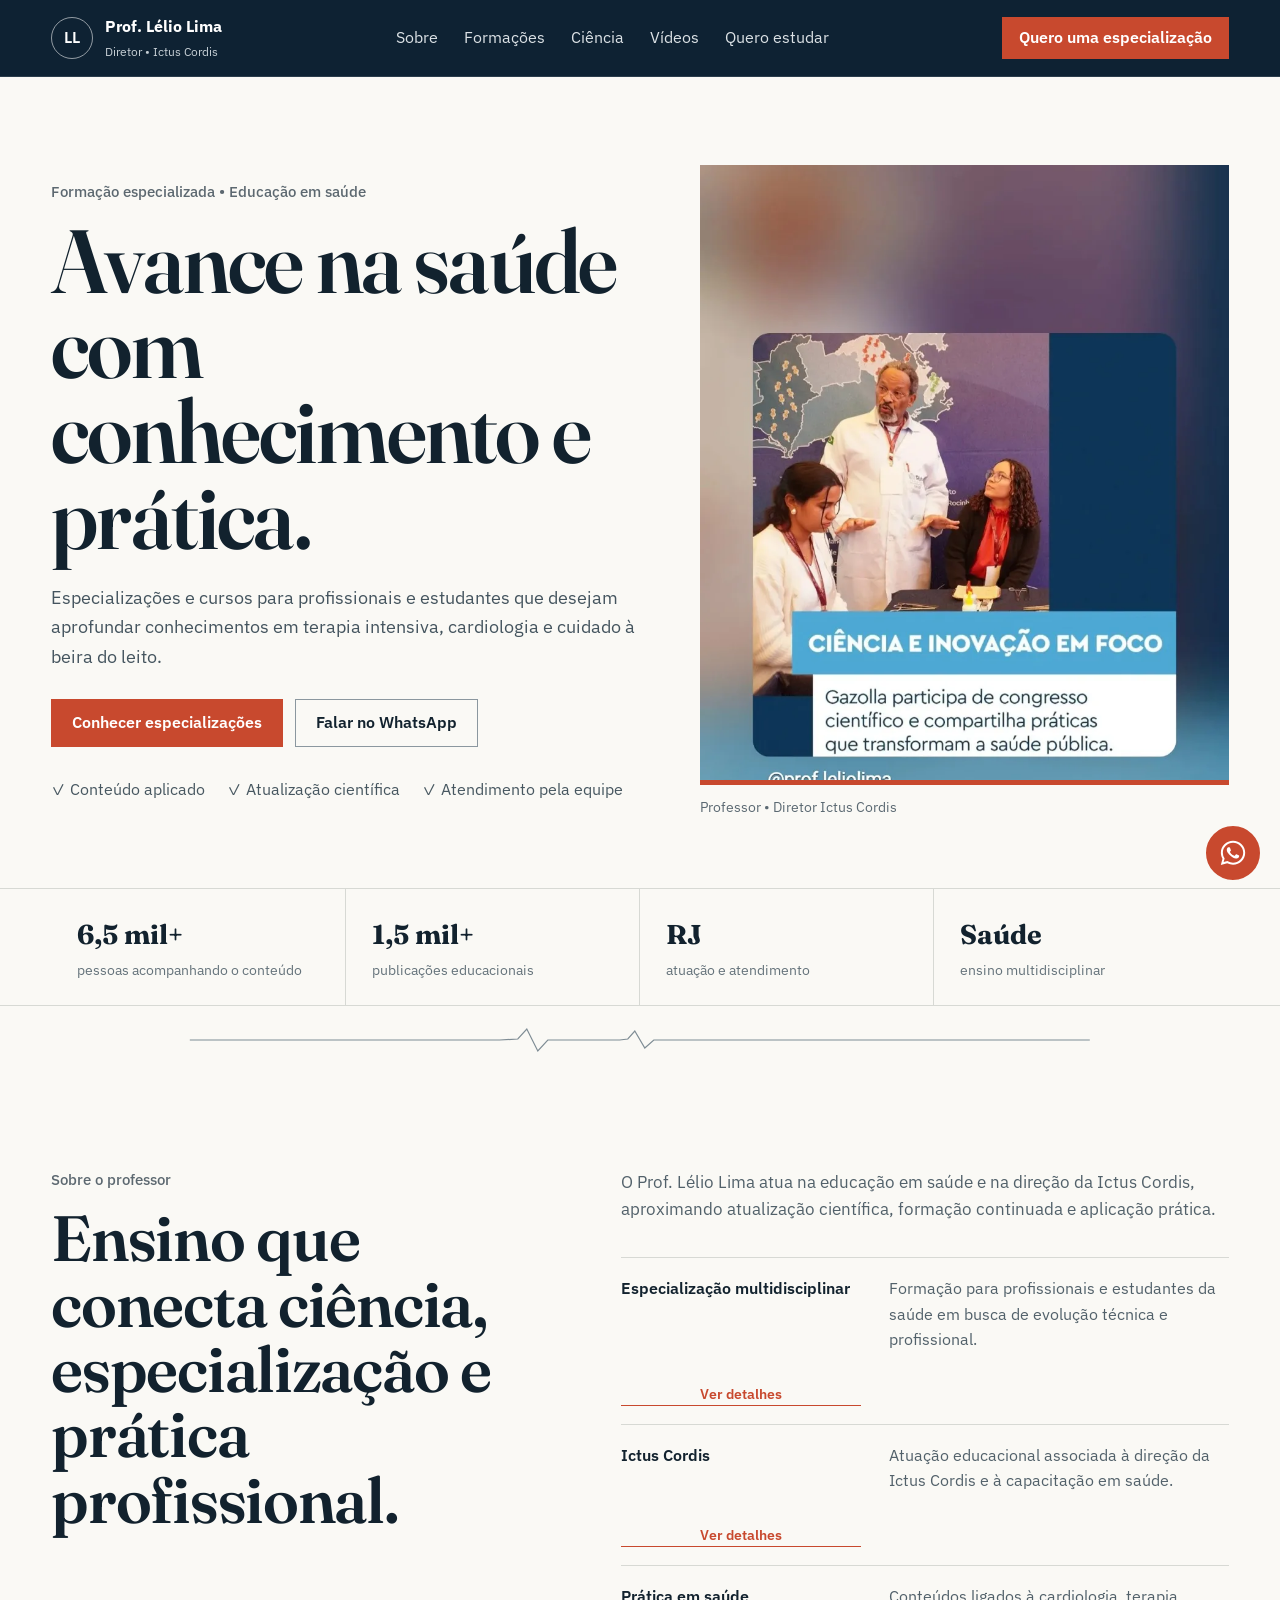
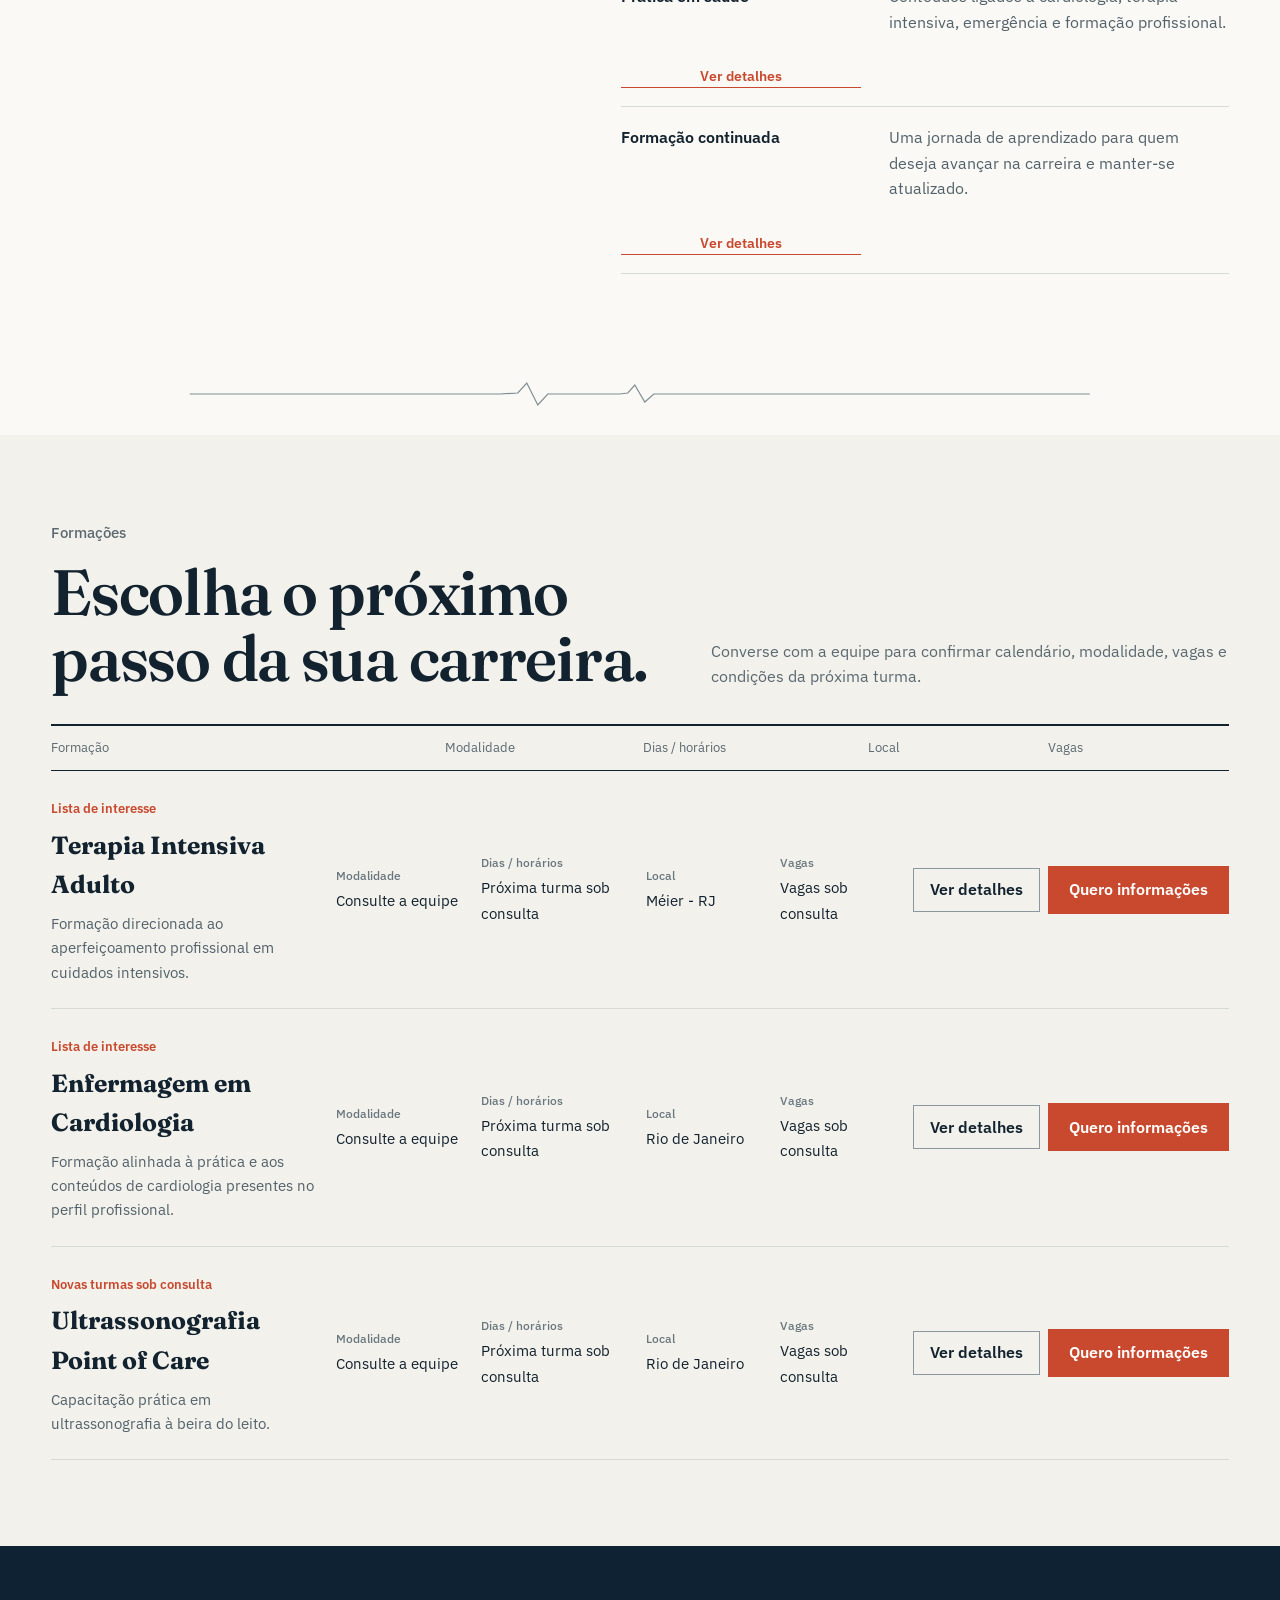
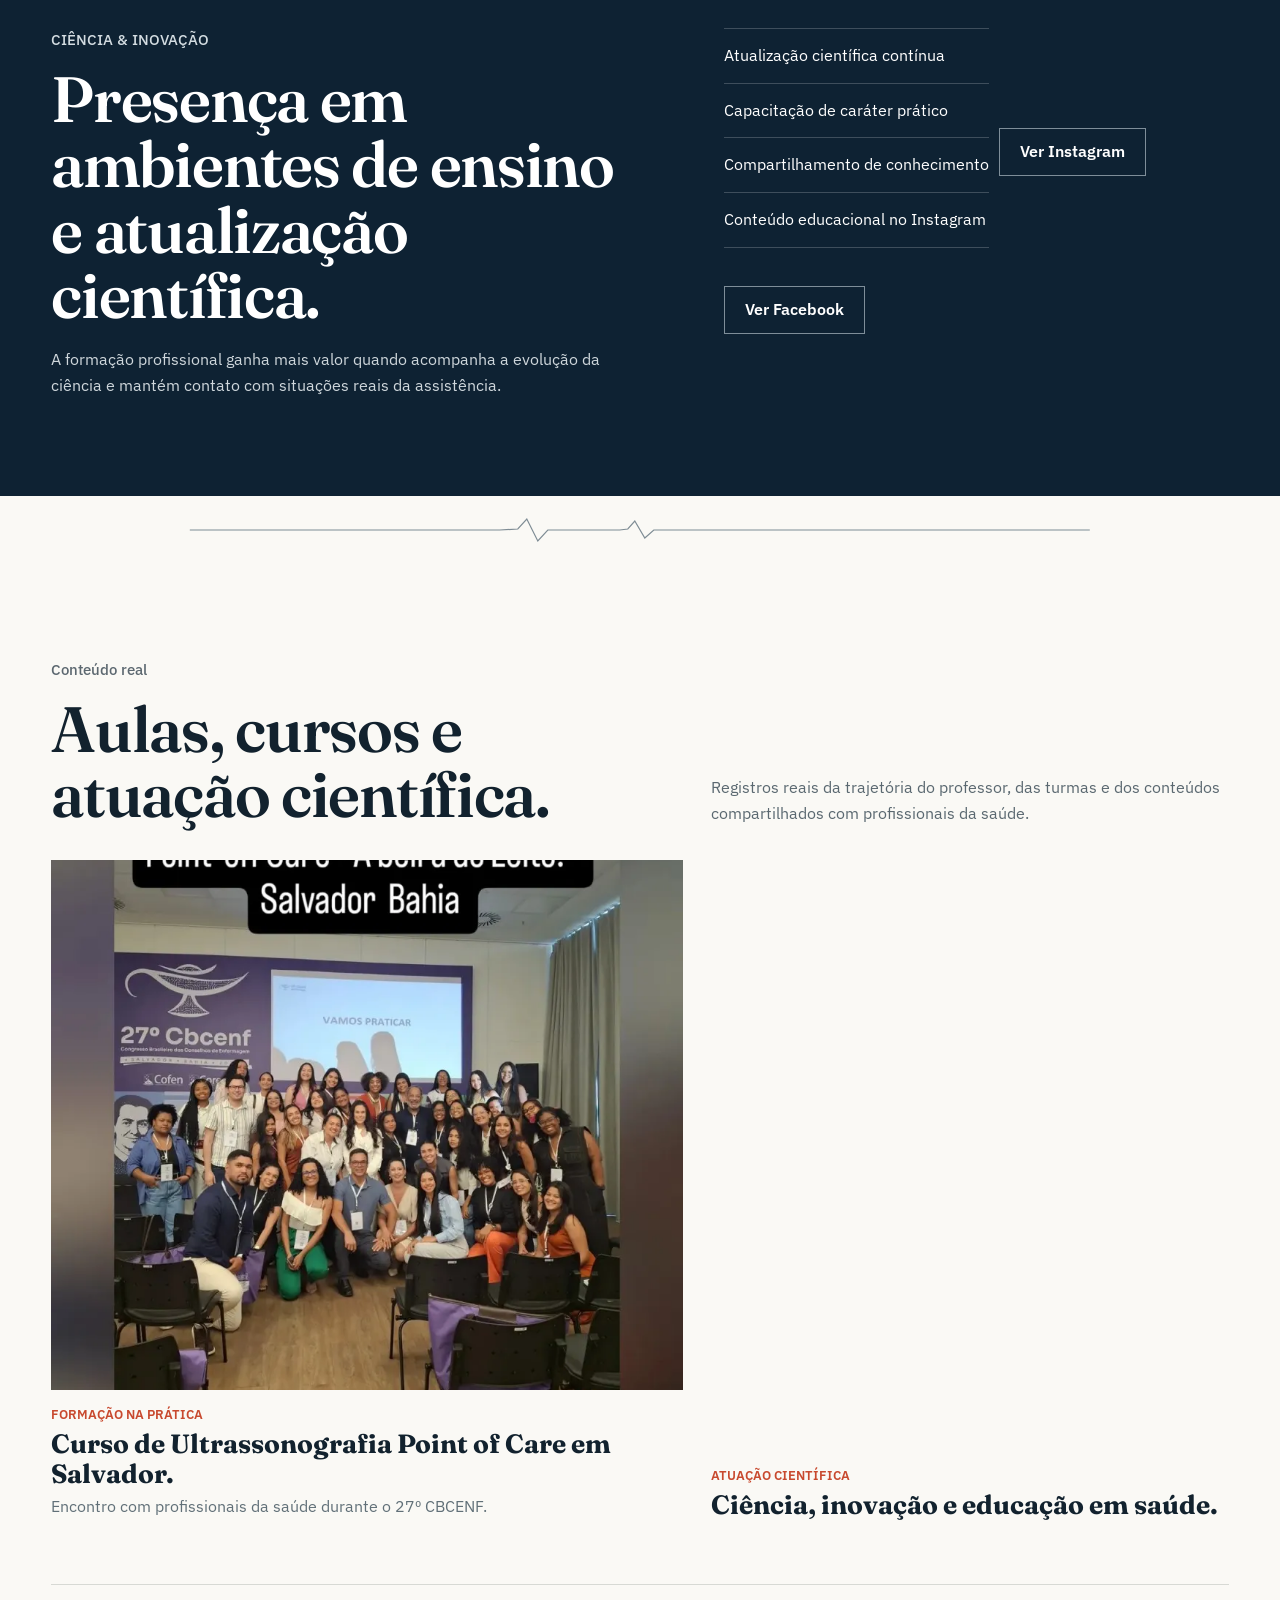
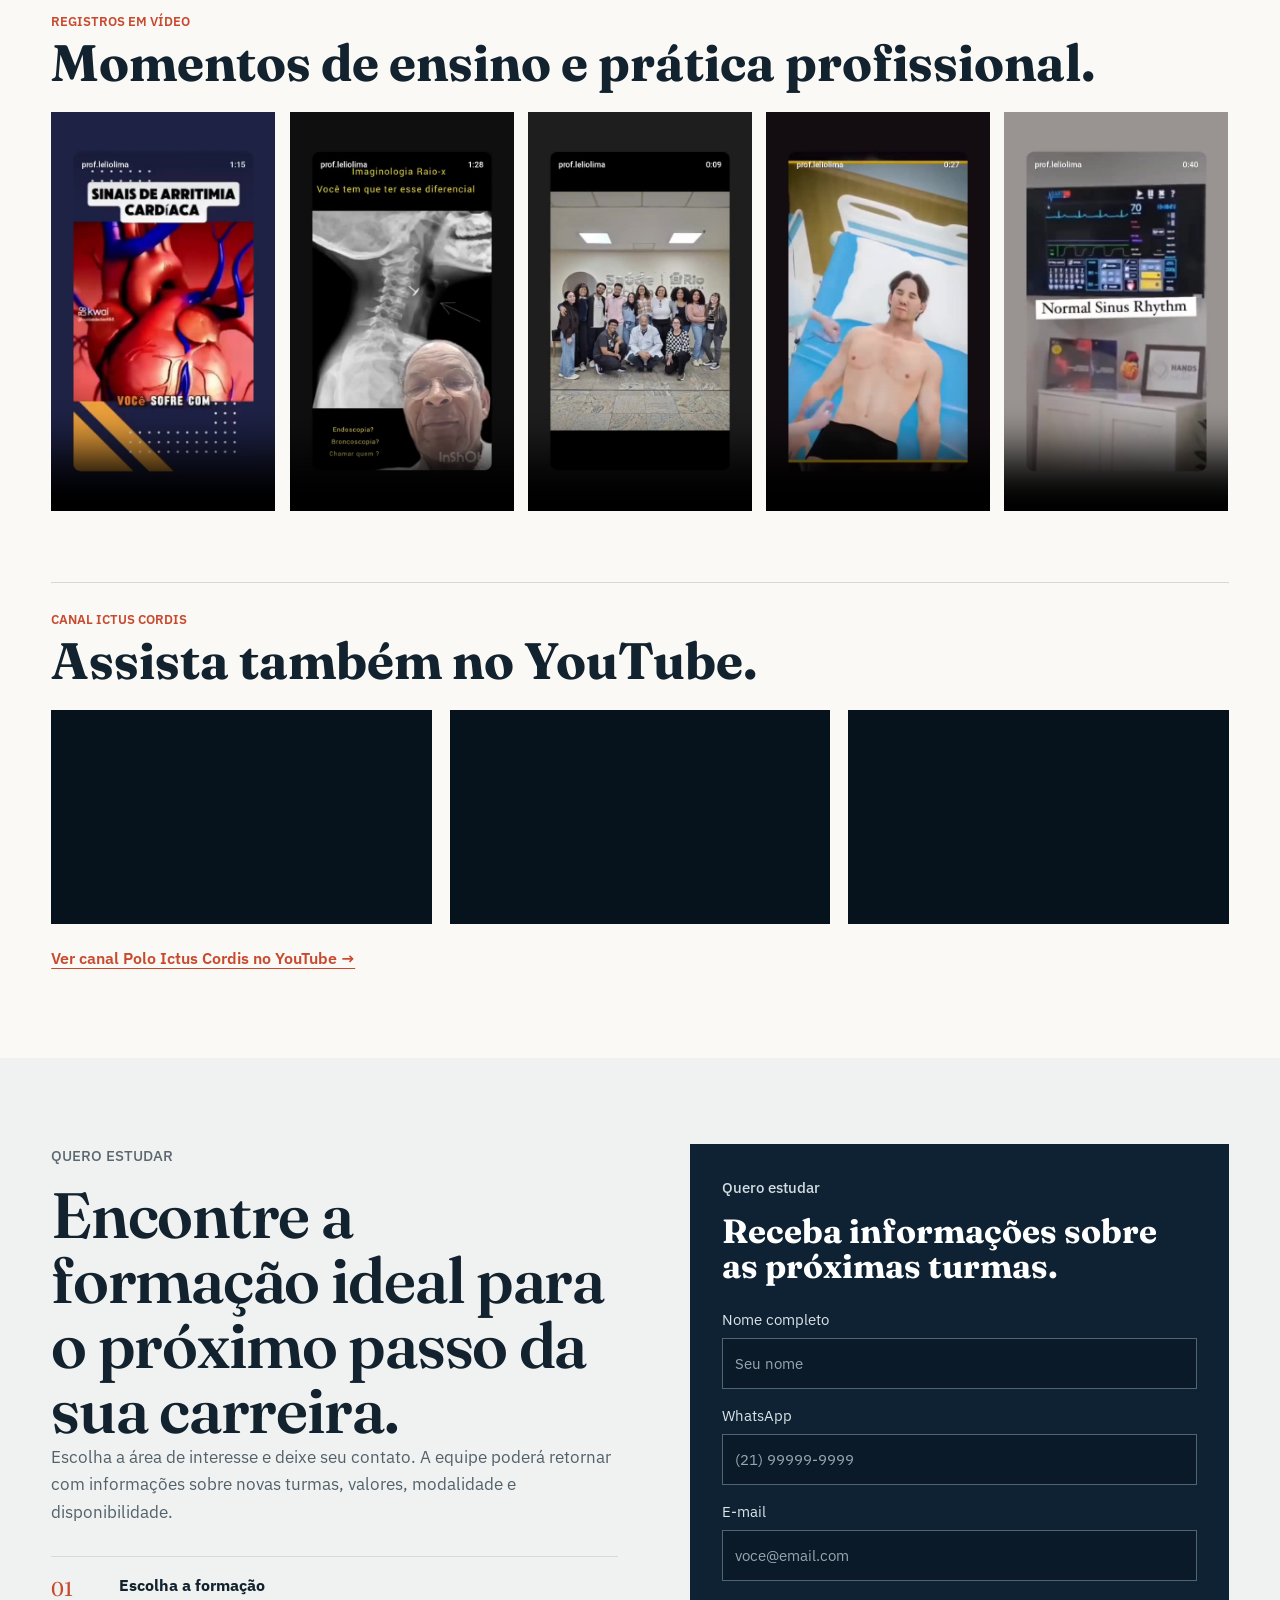
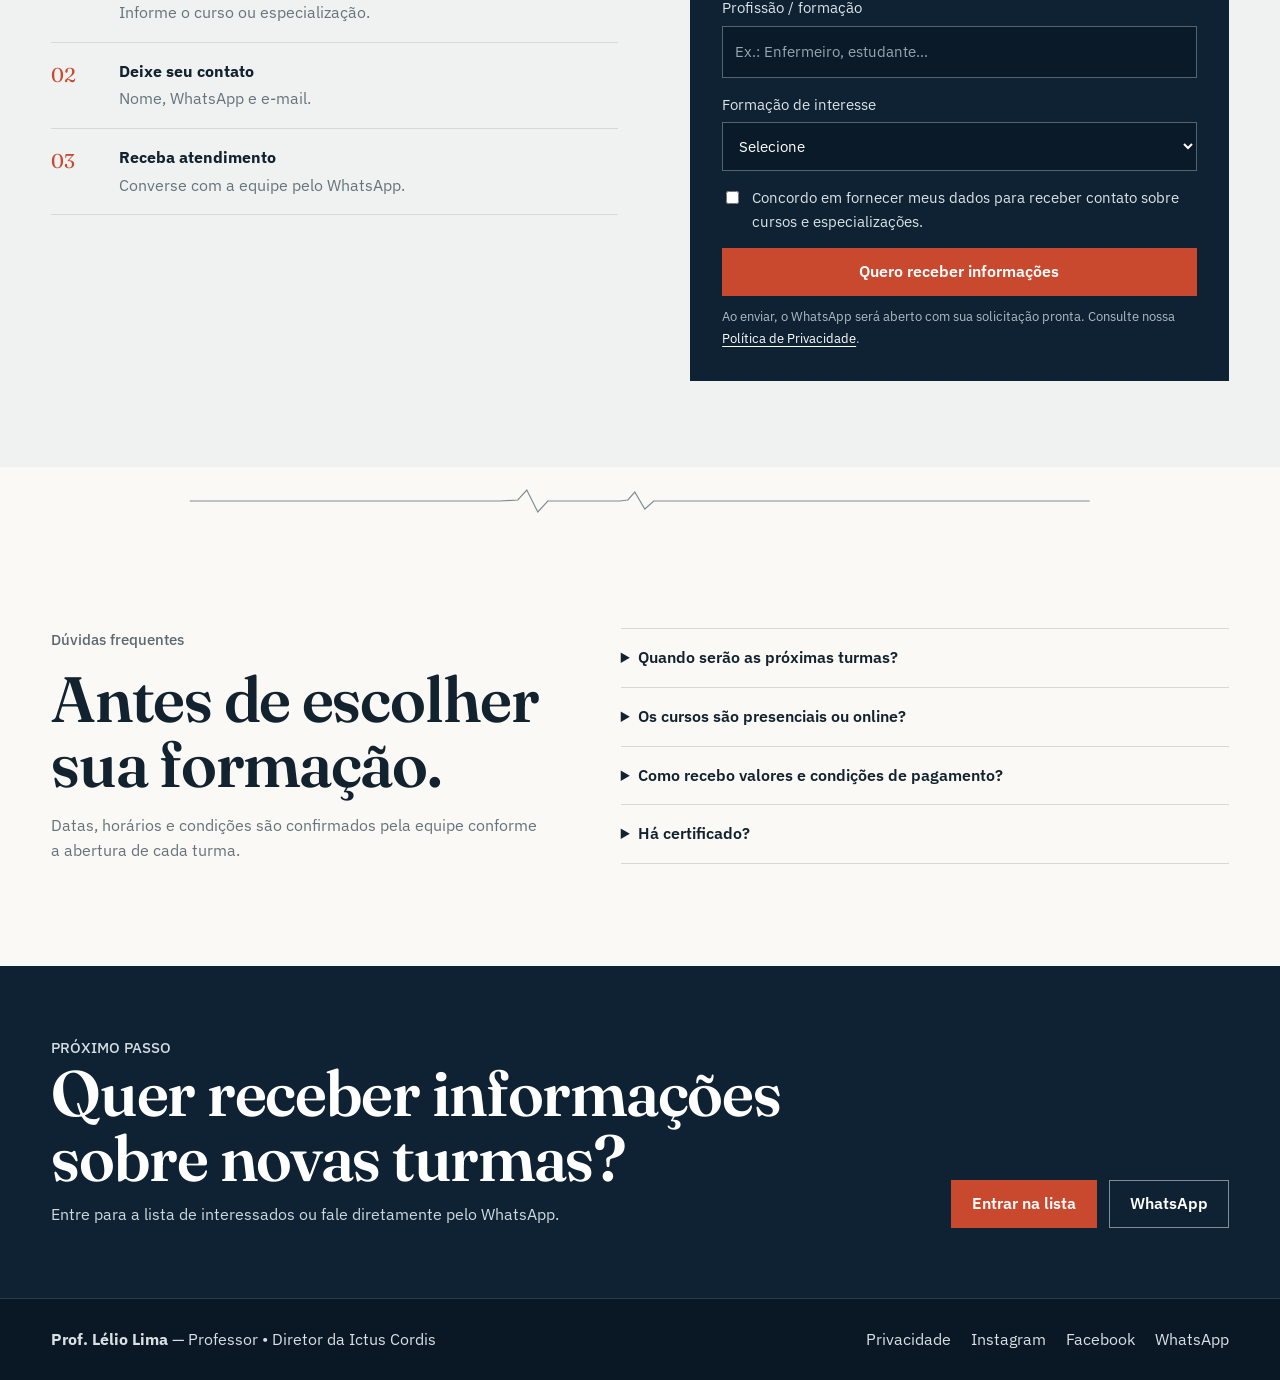
==== index.html @ af0fd9bb "fix: força carregamento atualizado de CSS e JS" ====
<!DOCTYPE html>
<html lang="pt-BR">
<head>
  <meta charset="UTF-8">
  <meta name="viewport" content="width=device-width,initial-scale=1">
  <meta name="theme-color" content="#0E2233">
  <meta name="description" content="Prof. Lélio Lima — especializações, pós-graduação e cursos práticos para profissionais da saúde.">
  <meta property="og:title" content="Prof. Lélio Lima | Especialização em Saúde">
  <meta property="og:description" content="Formação avançada, prática profissional e atualização científica para quem deseja crescer na área da saúde.">
  <meta property="og:type" content="website">
  <meta property="og:locale" content="pt_BR">
  <meta property="og:url" content="https://daianrj.github.io/prof-lelio-landing/">
  <meta property="og:image" content="https://daianrj.github.io/prof-lelio-landing/assets/media/prof-lelio-oficial.webp">
  <meta property="og:image:alt" content="Prof. Lélio Lima, professor e diretor da Ictus Cordis">
  <link rel="canonical" href="https://daianrj.github.io/prof-lelio-landing/">
  <title>Prof. Lélio Lima | Especialização em Saúde</title>
  <link rel="preconnect" href="https://fonts.googleapis.com">
  <link rel="preconnect" href="https://fonts.gstatic.com" crossorigin>
  <link href="https://fonts.googleapis.com/css2?family=Fraunces:opsz,wght@9..144,500;9..144,600&family=IBM+Plex+Sans:wght@400;500;600&display=swap" rel="stylesheet">
  <link rel="stylesheet" href="assets/css/style.css?v=20260918-0948">
  <script src="assets/js/config.js" defer></script>
  <script src="assets/js/app.js?v=20260918-0948" defer></script>
</head>
<body>
<a class="skip-link" href="#conteudo">Pular para o conteúdo</a>

<header class="topbar">
  <div class="container nav">
    <a class="brand" href="#inicio" aria-label="Ir para o início">
      <span class="brand-mark" aria-hidden="true">LL</span>
      <span class="brand-copy"><strong>Prof. Lélio Lima</strong><small>Diretor • Ictus Cordis</small></span>
    </a>
    <nav class="nav-links" aria-label="Menu principal">
      <a href="#sobre">Sobre</a>
      <a href="#formacoes">Formações</a>
      <a href="#ciencia">Ciência</a>
      <a href="#conteudos">Vídeos</a>
      <a href="#alunos">Quero estudar</a>
    </nav>
    <a class="btn btn-primary btn-compact" href="#alunos">Quero uma especialização</a>
  </div>
</header>

<main id="conteudo">
  <section class="hero hero-enter" id="inicio">
    <div class="container hero-grid">
      <div class="hero-copy">
        <p class="eyebrow">Formação especializada • Educação em saúde</p>
        <h1>Avance na saúde com conhecimento e prática.</h1>
        <p class="hero-text">Especializações e cursos para profissionais e estudantes que desejam aprofundar conhecimentos em terapia intensiva, cardiologia e cuidado à beira do leito.</p>
        <div class="actions">
          <a class="btn btn-primary" href="#formacoes">Conhecer especializações</a>
          <a class="btn btn-secondary wa-link" data-message="Olá Professor Lélio, conheci o site e gostaria de informações sobre as especializações." target="_blank" rel="noopener">Falar no WhatsApp</a>
        </div>
        <ul class="hero-seals" aria-label="Destaques">
          <li>✓ Conteúdo aplicado</li>
          <li>✓ Atualização científica</li>
          <li>✓ Atendimento pela equipe</li>
        </ul>
      </div>

      <figure class="hero-figure">
        <img src="assets/media/prof-lelio-oficial.webp" alt="Prof. Lélio Lima, professor e diretor da Ictus Cordis" loading="eager" decoding="async">
        <figcaption>Professor • Diretor Ictus Cordis</figcaption>
      </figure>
    </div>
  </section>

  <section class="stats-strip" aria-label="Estatísticas do perfil">
    <div class="container stats-grid">
      <div><strong>6,5 mil+</strong><span>pessoas acompanhando o conteúdo</span></div>
      <div><strong>1,5 mil+</strong><span>publicações educacionais</span></div>
      <div><strong>RJ</strong><span>atuação e atendimento</span></div>
      <div><strong>Saúde</strong><span>ensino multidisciplinar</span></div>
    </div>
  </section>

  <div class="ecg-divider" aria-hidden="true">
    <svg viewBox="0 0 900 28" role="img" aria-label="">
      <path d="M0 14H310l18-1 9-10 11 22 10-11h72l8-1 7-8 10 17 9-8h436" />
    </svg>
  </div>

  <section class="section" id="sobre">
    <div class="container editorial-grid">
      <div class="section-heading">
        <p class="eyebrow">Sobre o professor</p>
        <h2>Ensino que conecta ciência, especialização e prática profissional.</h2>
      </div>
      <div class="section-copy">
        <p class="lead">O Prof. Lélio Lima atua na educação em saúde e na direção da Ictus Cordis, aproximando atualização científica, formação continuada e aplicação prática.</p>
        <dl class="attribute-list">
          <div><dt>Especialização multidisciplinar</dt><dd>Formação para profissionais e estudantes da saúde em busca de evolução técnica e profissional.</dd><button class="info-trigger" type="button" data-modal-title="Especialização multidisciplinar" data-modal-text="Formação para profissionais e estudantes da saúde em busca de evolução técnica e profissional.">Ver detalhes</button></div>
          <div><dt>Ictus Cordis</dt><dd>Atuação educacional associada à direção da Ictus Cordis e à capacitação em saúde.</dd><button class="info-trigger" type="button" data-modal-title="Ictus Cordis" data-modal-text="Atuação educacional associada à direção da Ictus Cordis e à capacitação em saúde.">Ver detalhes</button></div>
          <div><dt>Prática em saúde</dt><dd>Conteúdos ligados à cardiologia, terapia intensiva, emergência e formação profissional.</dd><button class="info-trigger" type="button" data-modal-title="Prática em saúde" data-modal-text="Conteúdos ligados à cardiologia, terapia intensiva, emergência e formação profissional.">Ver detalhes</button></div>
          <div><dt>Formação continuada</dt><dd>Uma jornada de aprendizado para quem deseja avançar na carreira e manter-se atualizado.</dd><button class="info-trigger" type="button" data-modal-title="Formação continuada" data-modal-text="Uma jornada de aprendizado para quem deseja avançar na carreira e manter-se atualizado.">Ver detalhes</button></div>
        </dl>
      </div>
    </div>
  </section>

  <div class="ecg-divider" aria-hidden="true">
    <svg viewBox="0 0 900 28"><path d="M0 14H310l18-1 9-10 11 22 10-11h72l8-1 7-8 10 17 9-8h436" /></svg>
  </div>

  <section class="section formations" id="formacoes">
    <div class="container">
      <div class="section-intro-row">
        <div>
          <p class="eyebrow">Formações</p>
          <h2>Escolha o próximo passo da sua carreira.</h2>
        </div>
        <p>Converse com a equipe para confirmar calendário, modalidade, vagas e condições da próxima turma.</p>
      </div>

      <div class="formation-table" role="region" aria-label="Lista de formações">
        <div class="formation-head" aria-hidden="true">
          <span>Formação</span><span>Modalidade</span><span>Dias / horários</span><span>Local</span><span>Vagas</span><span></span>
        </div>
        <div id="coursesGrid" aria-live="polite"></div>
      </div>
    </div>
  </section>

  <section class="science-band" id="ciencia">
    <div class="container science-grid">
      <div>
        <p class="eyebrow light">CIÊNCIA &amp; INOVAÇÃO</p>
        <h2>Presença em ambientes de ensino e atualização científica.</h2>
        <p>A formação profissional ganha mais valor quando acompanha a evolução da ciência e mantém contato com situações reais da assistência.</p>
      </div>
      <div>
        <ul class="science-list">
          <li>Atualização científica contínua</li>
          <li>Capacitação de caráter prático</li>
          <li>Compartilhamento de conhecimento</li>
          <li>Conteúdo educacional no Instagram</li>
        </ul>
        <a class="btn btn-on-dark" href="https://www.instagram.com/prof.leliolima" target="_blank" rel="noopener">Ver Instagram</a>
      </div>
    </div>
  </section>

  <div class="ecg-divider" aria-hidden="true">
    <svg viewBox="0 0 900 28"><path d="M0 14H310l18-1 9-10 11 22 10-11h72l8-1 7-8 10 17 9-8h436" /></svg>
  </div>

  <section class="section media-section" id="conteudos">
    <div class="container">
      <div class="section-intro-row">
        <div>
          <p class="eyebrow">Conteúdo real</p>
          <h2>Aulas, cursos e atuação científica.</h2>
        </div>
        <p>Registros reais da trajetória do professor, das turmas e dos conteúdos compartilhados com profissionais da saúde.</p>
      </div>

      <div class="media-grid">
        <figure class="photo-feature">
          <img src="assets/media/curso-pocus-salvador.webp" alt="Turma do curso de Ultrassonografia Point of Care em Salvador, Bahia" loading="lazy" decoding="async">
          <figcaption>
            <span class="media-label">FORMAÇÃO NA PRÁTICA</span>
            <strong>Curso de Ultrassonografia Point of Care em Salvador.</strong>
            <p>Encontro com profissionais da saúde durante o 27º CBCENF.</p>
          </figcaption>
        </figure>

        <figure class="photo-feature portrait-feature">
          <img src="assets/media/congresso-ciencia.webp" alt="Prof. Lélio Lima em ambiente de congresso e atividade científica" loading="lazy" decoding="async">
          <figcaption>
            <span class="media-label">ATUAÇÃO CIENTÍFICA</span>
            <strong>Ciência, inovação e educação em saúde.</strong>
          </figcaption>
        </figure>
      </div>

      <div class="section-subheading">
        <span class="media-label">REGISTROS EM VÍDEO</span>
        <h3>Momentos de ensino e prática profissional.</h3>
      </div>
      <div class="video-gallery">
        <video controls playsinline preload="metadata" poster="assets/media/gallery/video-1-poster.jpg" aria-label="Vídeo de atividade educacional 1"><source src="assets/media/gallery/video-1.mp4" type="video/mp4"></video>
        <video controls playsinline preload="metadata" poster="assets/media/gallery/video-2-poster.jpg" aria-label="Vídeo de atividade educacional 2"><source src="assets/media/gallery/video-2.mp4" type="video/mp4"></video>
        <video controls playsinline preload="metadata" poster="assets/media/gallery/video-3-poster.jpg" aria-label="Vídeo de atividade educacional 3"><source src="assets/media/gallery/video-3.mp4" type="video/mp4"></video>
        <video controls playsinline preload="metadata" poster="assets/media/gallery/video-4-poster.jpg" aria-label="Vídeo de atividade educacional 4"><source src="assets/media/gallery/video-4.mp4" type="video/mp4"></video>
        <video controls playsinline preload="metadata" poster="assets/media/gallery/video-5-poster.jpg" aria-label="Vídeo de atividade educacional 5"><source src="assets/media/gallery/video-5.mp4" type="video/mp4"></video>
      </div>

      <div class="section-subheading youtube-heading">
        <span class="media-label">CANAL ICTUS CORDIS</span>
        <h3>Assista também no YouTube.</h3>
      </div>
      <div class="youtube-grid">
        <iframe src="https://www.youtube-nocookie.com/embed/rzGbgNXoxw0" title="Conteúdo do Prof. Lélio Lima no YouTube 1" loading="lazy" allow="accelerometer; autoplay; clipboard-write; encrypted-media; gyroscope; picture-in-picture; web-share" allowfullscreen></iframe>
        <iframe src="https://www.youtube-nocookie.com/embed/Il0uYaHUVZ8" title="Conteúdo do Prof. Lélio Lima no YouTube 2" loading="lazy" allow="accelerometer; autoplay; clipboard-write; encrypted-media; gyroscope; picture-in-picture; web-share" allowfullscreen></iframe>
        <iframe src="https://www.youtube-nocookie.com/embed/HNYosmhlXDc" title="Conteúdo do Prof. Lélio Lima no YouTube 3" loading="lazy" allow="accelerometer; autoplay; clipboard-write; encrypted-media; gyroscope; picture-in-picture; web-share" allowfullscreen></iframe>
      </div>
      <a class="channel-link" href="http://www.youtube.com/@poloictuscordis888" target="_blank" rel="noopener">Ver canal Polo Ictus Cordis no YouTube →</a>
    </div>
  </section>

  <section class="section capture" id="alunos">
    <div class="container capture-grid">
      <div>
        <p class="eyebrow">QUERO ESTUDAR</p>
        <h2>Encontre a formação ideal para o próximo passo da sua carreira.</h2>
        <p class="lead">Escolha a área de interesse e deixe seu contato. A equipe poderá retornar com informações sobre novas turmas, valores, modalidade e disponibilidade.</p>
        <ol class="steps">
          <li><span>01</span><div><strong>Escolha a formação</strong><p>Informe o curso ou especialização.</p></div></li>
          <li><span>02</span><div><strong>Deixe seu contato</strong><p>Nome, WhatsApp e e-mail.</p></div></li>
          <li><span>03</span><div><strong>Receba atendimento</strong><p>Converse com a equipe pelo WhatsApp.</p></div></li>
        </ol>
      </div>

      <form id="leadForm" class="lead-form">
        <p class="eyebrow light">Quero estudar</p>
        <h3>Receba informações sobre as próximas turmas.</h3>

        <label>Nome completo<input name="nome" required autocomplete="name" placeholder="Seu nome"></label>
        <label>WhatsApp<input name="whatsapp" required inputmode="tel" autocomplete="tel" placeholder="(21) 99999-9999"></label>
        <label>E-mail<input name="email" type="email" autocomplete="email" placeholder="voce@email.com"></label>
        <label>Profissão / formação<input name="profissao" placeholder="Ex.: Enfermeiro, estudante..."></label>
        <label>Formação de interesse
          <select name="curso" id="courseSelect" required>
            <option value="">Selecione</option>
          </select>
        </label>
        <label class="consent"><input type="checkbox" required><span>Concordo em fornecer meus dados para receber contato sobre cursos e especializações.</span></label>
        <button class="btn btn-primary full" type="submit">Quero receber informações</button>
        <small>Ao enviar, o WhatsApp será aberto com sua solicitação pronta. Consulte nossa <a href="privacy.html">Política de Privacidade</a>.</small>
      </form>
    </div>
  </section>

  <div class="ecg-divider" aria-hidden="true">
    <svg viewBox="0 0 900 28"><path d="M0 14H310l18-1 9-10 11 22 10-11h72l8-1 7-8 10 17 9-8h436" /></svg>
  </div>

  <section class="section faq-section">
    <div class="container editorial-grid">
      <div class="section-heading">
        <p class="eyebrow">Dúvidas frequentes</p>
        <h2>Antes de escolher sua formação.</h2>
        <p>Datas, horários e condições são confirmados pela equipe conforme a abertura de cada turma.</p>
      </div>
      <div id="faqList" class="faq-list"></div>
    </div>
  </section>

  <section class="final-cta">
    <div class="container final-cta-inner">
      <div>
        <p class="eyebrow light">PRÓXIMO PASSO</p>
        <h2>Quer receber informações sobre novas turmas?</h2>
        <p>Entre para a lista de interessados ou fale diretamente pelo WhatsApp.</p>
      </div>
      <div class="actions">
        <a class="btn btn-primary" href="#alunos">Entrar na lista</a>
        <a class="btn btn-on-dark wa-link" data-message="Olá Professor Lélio, quero receber informações sobre as próximas turmas." target="_blank" rel="noopener">WhatsApp</a>
      </div>
    </div>
  </section>
</main>

<footer class="footer">
  <div class="container footer-grid">
    <p><strong>Prof. Lélio Lima</strong> — Professor • Diretor da Ictus Cordis</p>
    <nav aria-label="Links do rodapé">
      <a href="privacy.html">Privacidade</a>
      <a href="https://www.instagram.com/prof.leliolima" target="_blank" rel="noopener">Instagram</a>
      <a class="wa-link" data-message="Olá Professor Lélio, gostaria de informações sobre as formações." target="_blank" rel="noopener">WhatsApp</a>
    </nav>
  </div>
</footer>


<div class="modal-layer" id="infoModal" aria-hidden="true">
  <div class="modal-backdrop" data-modal-close></div>
  <section class="info-modal" role="dialog" aria-modal="true" aria-labelledby="modalTitle" aria-describedby="modalBody" tabindex="-1">
    <button class="modal-close" type="button" data-modal-close aria-label="Fechar janela">×</button>
    <p class="modal-kicker" id="modalKicker">Informações</p>
    <h2 id="modalTitle">Detalhes</h2>
    <div class="modal-body" id="modalBody"></div>
    <div class="modal-actions" id="modalActions"></div>
  </section>
</div>

<a class="floating-wa wa-link" data-message="Olá Professor Lélio, vim pelo site e gostaria de informações." target="_blank" rel="noopener" aria-label="Falar no WhatsApp">
  <svg viewBox="0 0 32 32" aria-hidden="true" focusable="false">
    <path d="M16.04 3C8.88 3 3.06 8.72 3.06 15.77c0 2.25.6 4.45 1.74 6.38L3 28.75l6.83-1.76a13.16 13.16 0 0 0 6.2 1.56h.01C23.2 28.55 29 22.83 29 15.77S23.2 3 16.04 3Zm0 23.39h-.01a10.95 10.95 0 0 1-5.58-1.52l-.4-.23-4.05 1.04 1.08-3.88-.26-.4a10.49 10.49 0 0 1-1.64-5.63c0-5.86 4.87-10.62 10.86-10.62 5.98 0 10.85 4.76 10.85 10.62 0 5.86-4.87 10.62-10.85 10.62Zm5.95-7.96c-.33-.16-1.92-.93-2.22-1.03-.3-.11-.52-.16-.74.16-.22.32-.85 1.03-1.04 1.24-.19.21-.38.24-.71.08-.33-.16-1.38-.5-2.63-1.59-.97-.85-1.63-1.9-1.82-2.22-.19-.32-.02-.5.14-.66.15-.15.33-.37.49-.56.17-.19.22-.32.33-.53.11-.21.05-.4-.03-.56-.08-.16-.74-1.75-1.01-2.4-.27-.64-.54-.56-.74-.57h-.63c-.22 0-.57.08-.87.4-.3.32-1.14 1.09-1.14 2.66 0 1.56 1.17 3.07 1.33 3.28.16.21 2.3 3.44 5.57 4.82.78.33 1.38.53 1.85.68.78.24 1.49.21 2.05.13.63-.09 1.92-.77 2.19-1.51.27-.75.27-1.39.19-1.52-.08-.14-.3-.22-.63-.38Z"/>
  </svg>
</a>
</body>
</html>
---- assets/css/style.css ----
:root{
  --paper:#FAF9F5;
  --ink:#12222E;
  --ink-soft:#44545E;
  --band:#0E2233;
  --line:#D7D9D4;
  --coral:#C8492E;
  --coral-dark:#A93A26;
  --white:#FFFFFF;
  --focus:#F5B9A9;
  --serif:"Fraunces", Georgia, serif;
  --sans:"IBM Plex Sans", Arial, sans-serif;
}
*{box-sizing:border-box}
html{scroll-behavior:smooth}
body{margin:0;background:var(--paper);color:var(--ink);font-family:var(--sans);line-height:1.6}
a{color:inherit}
img,video{max-width:100%;display:block}
button,input,select{font:inherit}
.container{width:min(1180px,92%);margin-inline:auto}
[id]{scroll-margin-top:92px}
.skip-link{position:absolute;left:-9999px;top:auto}
.skip-link:focus{left:12px;top:12px;z-index:2000;background:var(--paper);color:var(--ink);padding:10px 14px;border:2px solid var(--coral)}
:focus-visible{outline:3px solid var(--focus);outline-offset:3px}

.topbar{position:sticky;top:0;z-index:1000;background:var(--band);color:var(--white);border-bottom:1px solid rgba(255,255,255,.12)}
.nav{min-height:76px;display:flex;align-items:center;justify-content:space-between;gap:28px}
.brand{display:flex;align-items:center;gap:12px;text-decoration:none}
.brand-mark{display:grid;place-items:center;width:42px;height:42px;border-radius:50%;border:1px solid rgba(255,255,255,.55);font-weight:600}
.brand-copy strong,.brand-copy small{display:block}
.brand-copy strong{font-size:1rem}
.brand-copy small{font-size:.78rem;color:#C7D0D6;margin-top:2px}
.nav-links{display:flex;align-items:center;gap:26px}
.nav-links a{text-decoration:none;color:#DCE2E6}
.nav-links a:hover{text-decoration:underline;text-underline-offset:5px}

.btn{display:inline-flex;align-items:center;justify-content:center;min-height:48px;padding:0 20px;border:1px solid transparent;text-decoration:none;font-weight:600;cursor:pointer}
.btn-primary{background:var(--coral);color:#fff}
.btn-primary:hover{background:var(--coral-dark)}
.btn-secondary{border-color:#8B979F;color:var(--ink);background:transparent}
.btn-on-dark{border-color:#7E8E99;color:#fff;background:transparent}
.btn-compact{min-height:42px;padding-inline:16px}
.full{width:100%}

.hero{padding:88px 0 70px}
.hero-enter{animation:heroIn .65s ease-out both}
@keyframes heroIn{from{opacity:0;transform:translateY(10px)}to{opacity:1;transform:none}}
.hero-grid{display:grid;grid-template-columns:1.05fr .95fr;gap:64px;align-items:center}
.eyebrow{margin:0 0 14px;font-size:.93rem;font-weight:500;color:#5C6870}
.eyebrow.light{color:#D3DCE1}
.hero h1,.section h2,.science-band h2,.final-cta h2{font-family:var(--serif);font-weight:600;letter-spacing:-.02em}
.hero h1{font-size:clamp(3.4rem,7vw,6.7rem);line-height:.95;margin:0 0 24px;max-width:790px}
.hero-text{font-size:1.15rem;color:var(--ink-soft);max-width:690px;margin:0 0 28px}
.actions{display:flex;gap:12px;flex-wrap:wrap}
.hero-seals{display:flex;gap:22px;flex-wrap:wrap;list-style:none;padding:0;margin:30px 0 0;color:#475760}
.hero-figure{margin:0}
.hero-figure img{width:100%;height:620px;object-fit:cover;object-position:center 22%;border-bottom:5px solid var(--coral)}
.hero-figure figcaption{padding-top:10px;font-size:.9rem;color:#5B6972}

.stats-strip{border-block:1px solid var(--line)}
.stats-grid{display:grid;grid-template-columns:repeat(4,1fr)}
.stats-grid>div{padding:24px 26px;border-right:1px solid var(--line)}
.stats-grid>div:last-child{border-right:0}
.stats-grid strong,.stats-grid span{display:block}
.stats-grid strong{font-family:var(--serif);font-size:1.7rem}
.stats-grid span{font-size:.88rem;color:#65737B;margin-top:2px}

.ecg-divider{width:min(1180px,92%);margin:20px auto;color:#7F8D95}
.ecg-divider svg{width:100%;height:28px}
.ecg-divider path{fill:none;stroke:currentColor;stroke-width:1.2;vector-effect:non-scaling-stroke}

.section{padding:86px 0}
.editorial-grid{display:grid;grid-template-columns:.9fr 1.1fr;gap:72px}
.section-heading h2,.section-intro-row h2,.capture h2{font-family:var(--serif);font-size:clamp(2.5rem,5vw,4.6rem);line-height:1.02;margin:0}
.section-heading>p:last-child{color:#65737B}
.section-copy .lead,.capture .lead{font-size:1.08rem;color:#52616A;margin-top:0}
.attribute-list{margin:34px 0 0}
.attribute-list>div{display:grid;grid-template-columns:240px 1fr;gap:28px;padding:18px 0;border-top:1px solid var(--line)}
.attribute-list>div:last-child{border-bottom:1px solid var(--line)}
.attribute-list dt{font-weight:600}
.attribute-list dd{margin:0;color:#52616A}

.formations{background:#F2F1EC}
.section-intro-row{display:grid;grid-template-columns:1fr .85fr;gap:50px;align-items:end;margin-bottom:34px}
.section-intro-row>p{margin:0;color:#5A6870}
.formation-table{border-top:2px solid var(--ink)}
.formation-head,.formation-row{display:grid;grid-template-columns:2.1fr 1fr 1.15fr .9fr .9fr auto;gap:20px;align-items:center}
.formation-head{padding:12px 0;border-bottom:1px solid var(--ink);font-size:.8rem;color:#5A6870}
.formation-row{padding:24px 0;border-bottom:1px solid var(--line)}
.formation-main .status{display:inline-block;color:var(--coral);font-size:.8rem;font-weight:600;margin-bottom:6px}
.formation-main h3{font-family:var(--serif);font-size:1.55rem;margin:0 0 6px}
.formation-main p{margin:0;color:#52616A;font-size:.95rem}
.formation-cell b{display:block;font-size:.78rem;color:#68767D;font-weight:500;margin-bottom:2px}
.formation-cell span{font-size:.94rem}

.science-band{background:var(--band);color:#fff;padding:82px 0}
.science-grid{display:grid;grid-template-columns:1fr .85fr;gap:80px;align-items:start}
.science-band h2{font-size:clamp(2.7rem,5vw,4.8rem);line-height:1.02;margin:0 0 20px}
.science-band p{color:#CFD7DC}
.science-list{list-style:none;margin:0 0 28px;padding:0}
.science-list li{padding:14px 0;border-top:1px solid rgba(255,255,255,.2)}
.science-list li:last-child{border-bottom:1px solid rgba(255,255,255,.2)}

.media-grid{display:grid;grid-template-columns:1.1fr .9fr;gap:28px}
.video-feature,.photo-feature{margin:0}
.video-feature video{width:100%;aspect-ratio:16/9;background:#000;object-fit:cover}
.video-feature figcaption,.photo-feature figcaption{padding-top:14px}
.media-label{display:block;color:var(--coral);font-size:.82rem;font-weight:600;margin-bottom:4px}
.video-feature strong,.photo-feature strong{display:block;font-family:var(--serif);font-size:1.65rem;line-height:1.12}
.video-feature p,.photo-feature p{margin:6px 0 0;color:#617078}
.photo-feature img{width:100%;height:100%;max-height:530px;object-fit:cover;object-position:center}
.photo-feature{display:flex;flex-direction:column;justify-content:space-between}
.portrait-feature img{object-position:center 25%}
.section-subheading{margin:64px 0 22px;padding-top:26px;border-top:1px solid var(--line)}
.section-subheading h3{font-family:var(--serif);font-size:clamp(2rem,4vw,3.2rem);line-height:1.05;margin:0}
.video-gallery{display:grid;grid-template-columns:repeat(5,1fr);gap:14px;align-items:start}
.video-gallery video{width:100%;aspect-ratio:9/16;background:#07131C;object-fit:cover}
.youtube-heading{margin-top:72px}
.youtube-grid{display:grid;grid-template-columns:repeat(3,1fr);gap:18px}
.youtube-grid iframe{display:block;width:100%;aspect-ratio:16/9;border:0;background:#07131C}
.channel-link{display:inline-block;margin-top:22px;color:var(--coral);font-weight:600;text-underline-offset:4px}

.capture{background:#F0F2F1}
.capture-grid{display:grid;grid-template-columns:1fr .95fr;gap:72px;align-items:start}
.steps{list-style:none;padding:0;margin:30px 0 0}
.steps li{display:grid;grid-template-columns:52px 1fr;gap:16px;padding:16px 0;border-top:1px solid var(--line)}
.steps li:last-child{border-bottom:1px solid var(--line)}
.steps li>span{font-family:var(--serif);font-size:1.25rem;color:var(--coral)}
.steps strong{display:block}
.steps p{margin:2px 0 0;color:#66747C}
.lead-form{background:var(--band);color:#fff;padding:32px}
.lead-form h3{font-family:var(--serif);font-size:2.1rem;line-height:1.05;margin:0 0 24px}
.lead-form label{display:block;margin-bottom:15px;color:#DCE3E7;font-size:.92rem}
.lead-form input,.lead-form select{display:block;width:100%;margin-top:6px;padding:13px 12px;border:1px solid #526572;background:#0A1A28;color:#fff}
.lead-form input::placeholder{color:#97A6AF}
.lead-form .consent{display:flex;gap:10px;align-items:flex-start}
.lead-form .consent input{width:auto;margin-top:5px}
.lead-form small{display:block;color:#AEBBC3;margin-top:10px}.lead-form small a{color:#fff;text-decoration:underline;text-underline-offset:3px}

.faq-list details{border-top:1px solid var(--line);padding:16px 0}
.faq-list details:last-child{border-bottom:1px solid var(--line)}
.faq-list summary{cursor:pointer;font-weight:600}
.faq-list p{color:#5E6B73;margin:10px 0 0}

.final-cta{background:var(--band);color:#fff;padding:70px 0}
.final-cta-inner{display:grid;grid-template-columns:1fr auto;gap:50px;align-items:end}
.final-cta h2{font-size:clamp(2.6rem,5vw,4.7rem);line-height:1.02;margin:0 0 12px}
.final-cta p{color:#CFD8DE;margin:0}

.footer{background:#091824;color:#D8E0E4;border-top:1px solid rgba(255,255,255,.15);padding:28px 0}
.footer-grid{display:flex;justify-content:space-between;gap:20px;align-items:center;flex-wrap:wrap}
.footer p{margin:0}
.footer nav{display:flex;gap:20px}
.footer a{text-decoration:none}
.footer a:hover{text-decoration:underline;text-underline-offset:4px}

.floating-wa{position:fixed;right:18px;bottom:18px;z-index:1000;width:58px;height:58px;border-radius:50%;display:grid;place-items:center;background:var(--coral);color:#fff;text-decoration:none;font-weight:600;border:2px solid var(--paper)}

@media (prefers-reduced-motion:reduce){*{scroll-behavior:auto!important}.hero-enter{animation:none}}
@media (prefers-color-scheme:dark){
  :root{--paper:#10191F;--ink:#EDF2F4;--ink-soft:#BAC5CB;--line:#39454B;--white:#fff}
  body{background:var(--paper)}
  .formations,.capture{background:#151F25}
  .btn-secondary{color:var(--ink);border-color:#79868E}
  .stats-strip{background:#121D23}
  .section-copy .lead,.capture .lead,.attribute-list dd,.section-intro-row>p,.formation-main p,.formation-head,.formation-cell b,.hero-figure figcaption,.stats-grid span,.steps p,.faq-list p{color:#AEB9BF}
  .lead-form{background:#0C1E2C}
}

@media(max-width:980px){
  .nav-links{display:none}
  .hero-grid,.editorial-grid,.section-intro-row,.science-grid,.capture-grid{grid-template-columns:1fr}
  .hero-figure{max-width:640px}
  .hero-figure img{height:520px}
  .stats-grid{grid-template-columns:1fr 1fr}
  .stats-grid>div:nth-child(2){border-right:0}
  .stats-grid>div:nth-child(-n+2){border-bottom:1px solid var(--line)}
  .attribute-list>div{grid-template-columns:1fr}
  .formation-head{display:none}
  .formation-row{grid-template-columns:1fr 1fr 1fr}
  .formation-main{grid-column:1/-1}
  .formation-row .btn{grid-column:1/-1;justify-self:start}
  .media-grid{grid-template-columns:1fr}
  .video-gallery{grid-template-columns:repeat(3,1fr)}
  .youtube-grid{grid-template-columns:1fr 1fr}
  .final-cta-inner{grid-template-columns:1fr}
}
@media(max-width:620px){
  .nav .btn-compact{display:none}
  .hero{padding-top:58px}
  .hero h1{font-size:3.55rem}
  .hero-figure img{height:420px}
  .hero-seals{display:grid;gap:8px}
  .actions{display:grid}
  .btn{width:100%}
  .stats-grid{grid-template-columns:1fr}
  .stats-grid>div{border-right:0!important;border-bottom:1px solid var(--line)}
  .stats-grid>div:last-child{border-bottom:0}
  .section{padding:64px 0}
  .science-band{padding:64px 0}
  .formation-row{grid-template-columns:1fr 1fr}
  .formation-main{grid-column:1/-1}
  .lead-form{padding:24px 20px}
  .video-gallery{grid-template-columns:1fr 1fr;gap:10px}
  .youtube-grid{grid-template-columns:1fr}
  .final-cta{padding:58px 0}
  .footer-grid{align-items:flex-start;flex-direction:column}
}

.info-trigger{align-self:start;appearance:none;border:0;border-bottom:1px solid currentColor;background:transparent;color:var(--coral);padding:2px 0;margin-top:2px;font:600 .86rem var(--sans);cursor:pointer;transition:color .2s ease,transform .2s ease}
.info-trigger:hover{color:var(--coral-dark);transform:translateX(3px)}
.formation-row-actions{display:flex;gap:8px;align-items:center;flex-wrap:wrap}
.formation-detail-btn{min-height:44px;padding:0 16px;border:1px solid #8B979F;background:transparent;color:var(--ink);font-weight:600;cursor:pointer;transition:background-color .2s ease,color .2s ease,transform .2s ease,border-color .2s ease}
.formation-detail-btn:hover{background:var(--ink);border-color:var(--ink);color:var(--paper);transform:translateY(-2px)}
.formation-row{transition:background-color .22s ease,transform .22s ease}
.formation-row:hover{background:rgba(200,73,46,.045)}
.modal-layer{position:fixed;inset:0;z-index:3000;display:grid;place-items:center;padding:22px;visibility:hidden;pointer-events:none}
.modal-layer.is-open{visibility:visible;pointer-events:auto}
.modal-backdrop{position:absolute;inset:0;background:rgba(5,17,25,.72);opacity:0;transition:opacity .24s ease}
.modal-layer.is-open .modal-backdrop{opacity:1}
.info-modal{position:relative;z-index:1;width:min(680px,100%);max-height:min(82vh,760px);overflow:auto;background:var(--paper);color:var(--ink);border-top:5px solid var(--coral);box-shadow:0 28px 80px rgba(0,0,0,.32);padding:34px;opacity:0;transform:scale(.94) translateY(10px);transition:opacity .24s ease,transform .24s cubic-bezier(.2,.8,.2,1)}
.modal-layer.is-open .info-modal{opacity:1;transform:scale(1) translateY(0)}
.modal-close{position:absolute;top:12px;right:14px;width:42px;height:42px;border:1px solid var(--line);background:transparent;color:var(--ink);font-size:1.8rem;line-height:1;cursor:pointer;transition:background-color .2s ease,color .2s ease,transform .2s ease}
.modal-close:hover{background:var(--ink);color:var(--paper);transform:rotate(4deg)}
.modal-kicker{margin:0 50px 8px 0;color:var(--coral);font-weight:600;font-size:.86rem}
.info-modal h2{font-family:var(--serif);font-size:clamp(2rem,5vw,3.35rem);line-height:1.02;margin:0 52px 18px 0}
.modal-body{color:var(--ink-soft)}
.modal-body p{margin:0 0 18px}
.modal-detail-list{display:grid;grid-template-columns:1fr 1fr;gap:0;border-top:1px solid var(--line);margin-top:22px}
.modal-detail-list>div{padding:14px 14px 14px 0;border-bottom:1px solid var(--line)}
.modal-detail-list strong{display:block;font-size:.78rem;color:#68767D;margin-bottom:2px}
.modal-actions{display:flex;gap:10px;flex-wrap:wrap;margin-top:26px}
body.modal-open{overflow:hidden}
@media(max-width:620px){.info-modal{padding:28px 20px 22px}.modal-detail-list{grid-template-columns:1fr}.modal-actions{display:grid}.modal-actions .btn{width:100%}}
@media(prefers-reduced-motion:reduce){.modal-backdrop,.info-modal,.info-trigger,.formation-detail-btn,.formation-row,.modal-close{transition:none!important}}


/* Refinamento cirúrgico Facebook + modais premium */
.btn,
.formation-detail-btn,
.info-trigger,
.footer a,
.social-actions a{
  transition:transform .3s ease-out,background-color .3s ease-out,color .3s ease-out,border-color .3s ease-out,opacity .3s ease-out;
}

.btn:hover,
.formation-detail-btn:hover,
.social-actions a:hover{
  transform:scale(1.03);
}

.pillar-clickable{
  cursor:pointer;
  transition:background-color .3s ease-out,transform .3s ease-out,border-color .3s ease-out;
}

.pillar-clickable:hover{
  background:rgba(200,73,46,.035);
  transform:translateX(4px);
}

.pillar-clickable:focus-visible{
  outline:3px solid var(--focus);
  outline-offset:4px;
}

.social-actions{
  display:flex;
  gap:10px;
  flex-wrap:wrap;
  align-items:center;
}

.modal-backdrop{
  background:rgba(5,17,25,.62);
  backdrop-filter:blur(8px);
  -webkit-backdrop-filter:blur(8px);
  transition:opacity .3s ease-out;
}

.info-modal{
  transition:opacity .3s ease-out,transform .3s ease-out;
  transform:scale(.94) translateY(12px);
}

.modal-layer.is-open .info-modal{
  transform:scale(1) translateY(0);
}

.modal-lead{
  font-size:1.05rem;
  line-height:1.72;
}

.modal-highlight{
  margin-top:22px;
  padding:18px 20px;
  border-left:4px solid var(--coral);
  background:rgba(200,73,46,.08);
}

.modal-highlight strong,
.modal-highlight span{
  display:block;
}

.modal-highlight strong{
  margin-bottom:6px;
  color:var(--coral);
}

.modal-highlight b{
  color:var(--coral);
}

.modal-rich-list{
  list-style:none;
  padding:0;
  margin:22px 0;
  border-top:1px solid var(--line);
}

.modal-rich-list li{
  position:relative;
  padding:13px 0 13px 24px;
  border-bottom:1px solid var(--line);
}

.modal-rich-list li::before{
  content:"";
  position:absolute;
  left:2px;
  top:22px;
  width:8px;
  height:8px;
  border-radius:50%;
  background:var(--coral);
}

.modal-closing{
  margin-top:22px!important;
  font-family:var(--serif);
  font-size:1.35rem;
  color:var(--ink);
}

.modal-proof{
  display:grid;
  grid-template-columns:auto 1fr;
  gap:18px;
  align-items:center;
  margin-top:22px;
  padding-top:20px;
  border-top:1px solid var(--line);
}

.modal-proof strong{
  font-family:var(--serif);
  font-size:2.45rem;
  line-height:1;
  color:var(--coral);
}

.modal-proof span{
  color:var(--ink-soft);
}

body.modal-open{
  overflow:hidden;
  touch-action:none;
}

@media(max-width:620px){
  .social-actions{display:grid}
  .modal-proof{grid-template-columns:1fr;gap:8px}
  .pillar-clickable:hover{transform:none}
}

@media(prefers-reduced-motion:reduce){
  .btn,
  .formation-detail-btn,
  .info-trigger,
  .footer a,
  .social-actions a,
  .pillar-clickable,
  .modal-backdrop,
  .info-modal{
    transition:none!important;
    transform:none!important;
  }
}

.floating-wa svg{
  width:30px;
  height:30px;
  fill:currentColor;
  display:block;
}
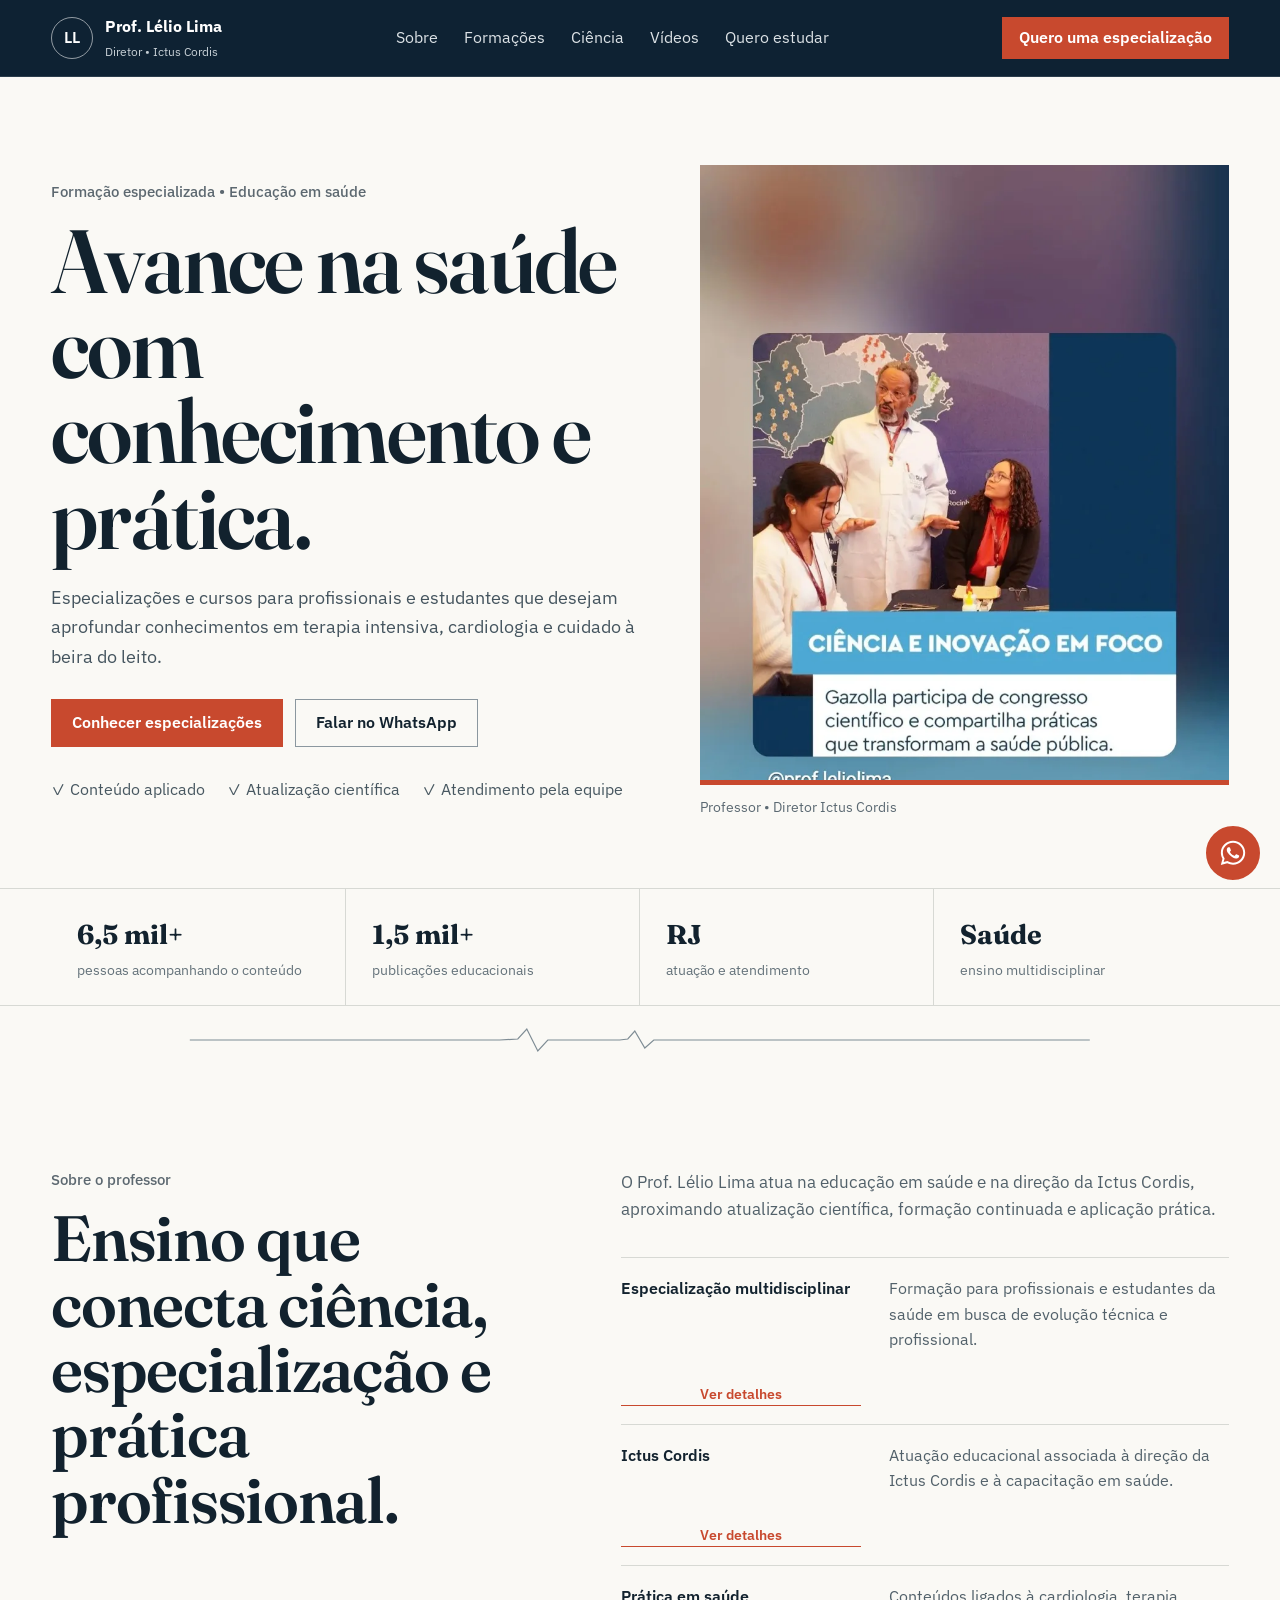
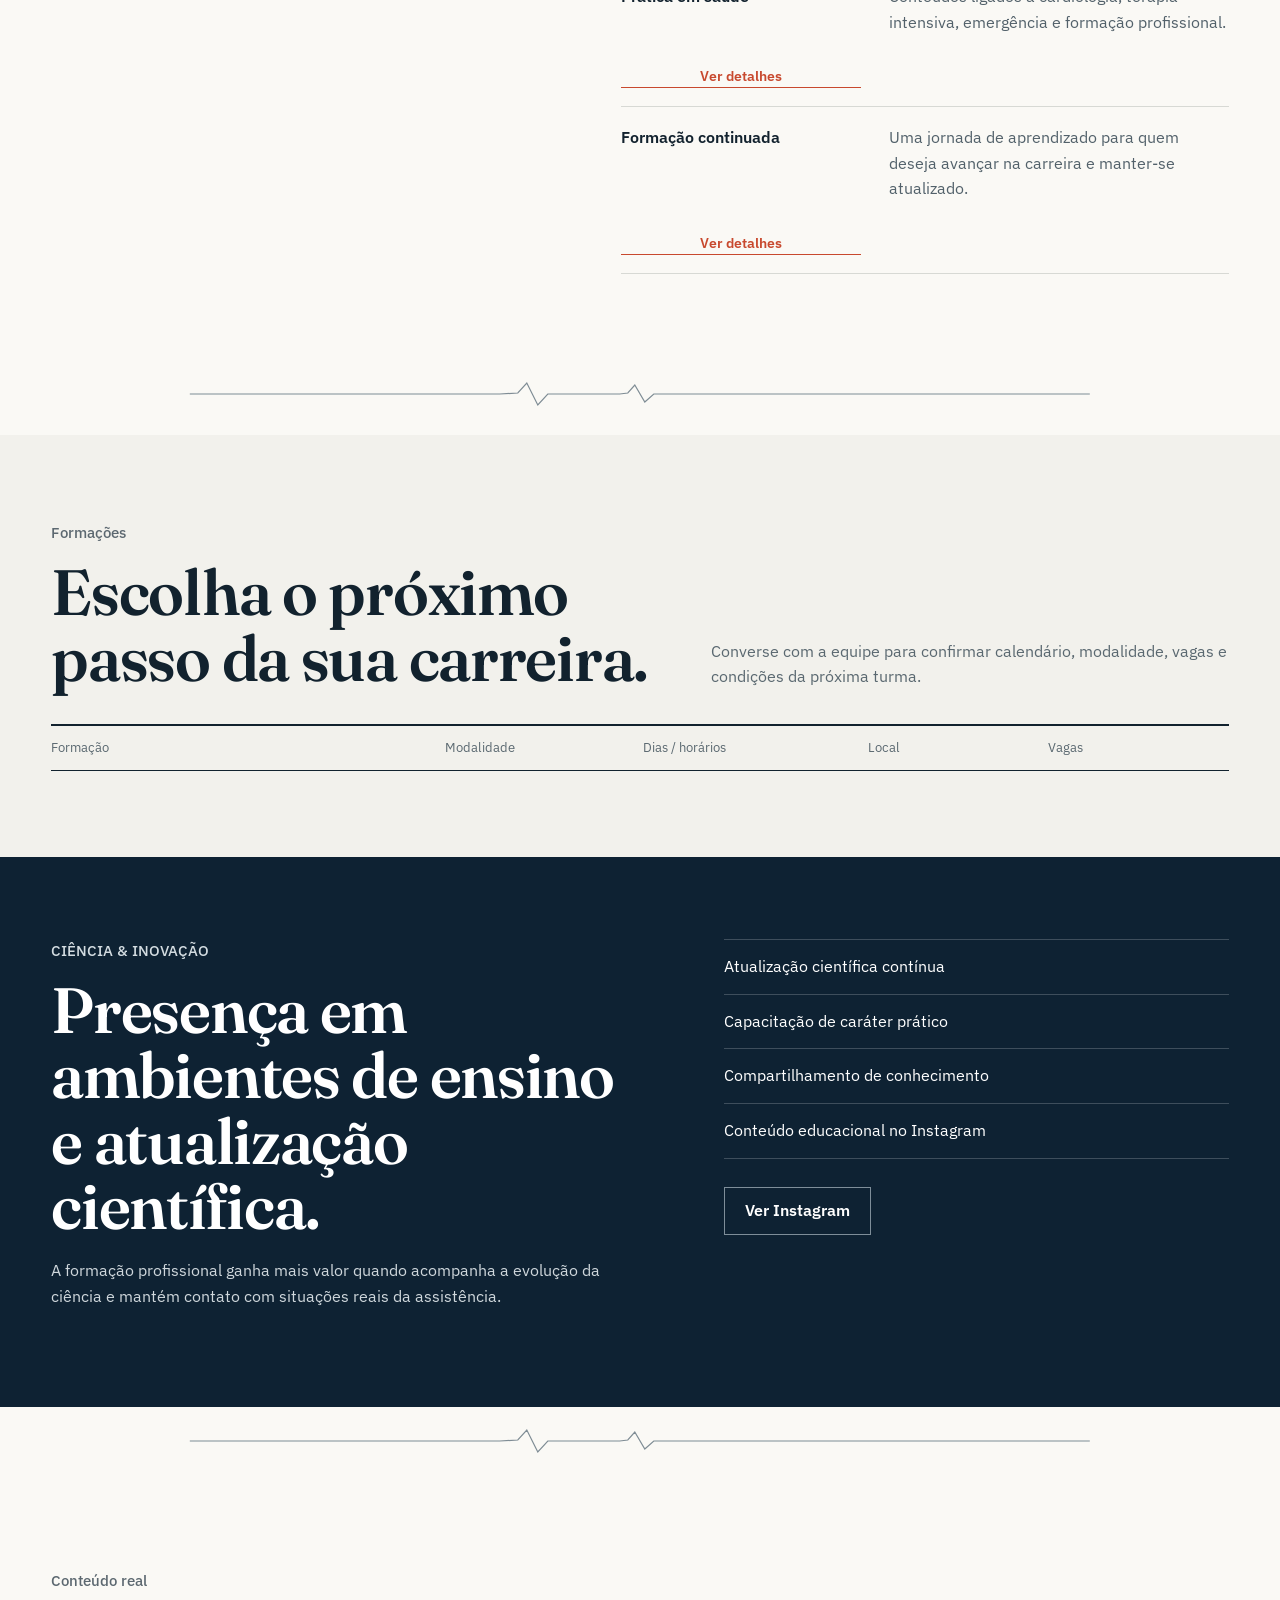
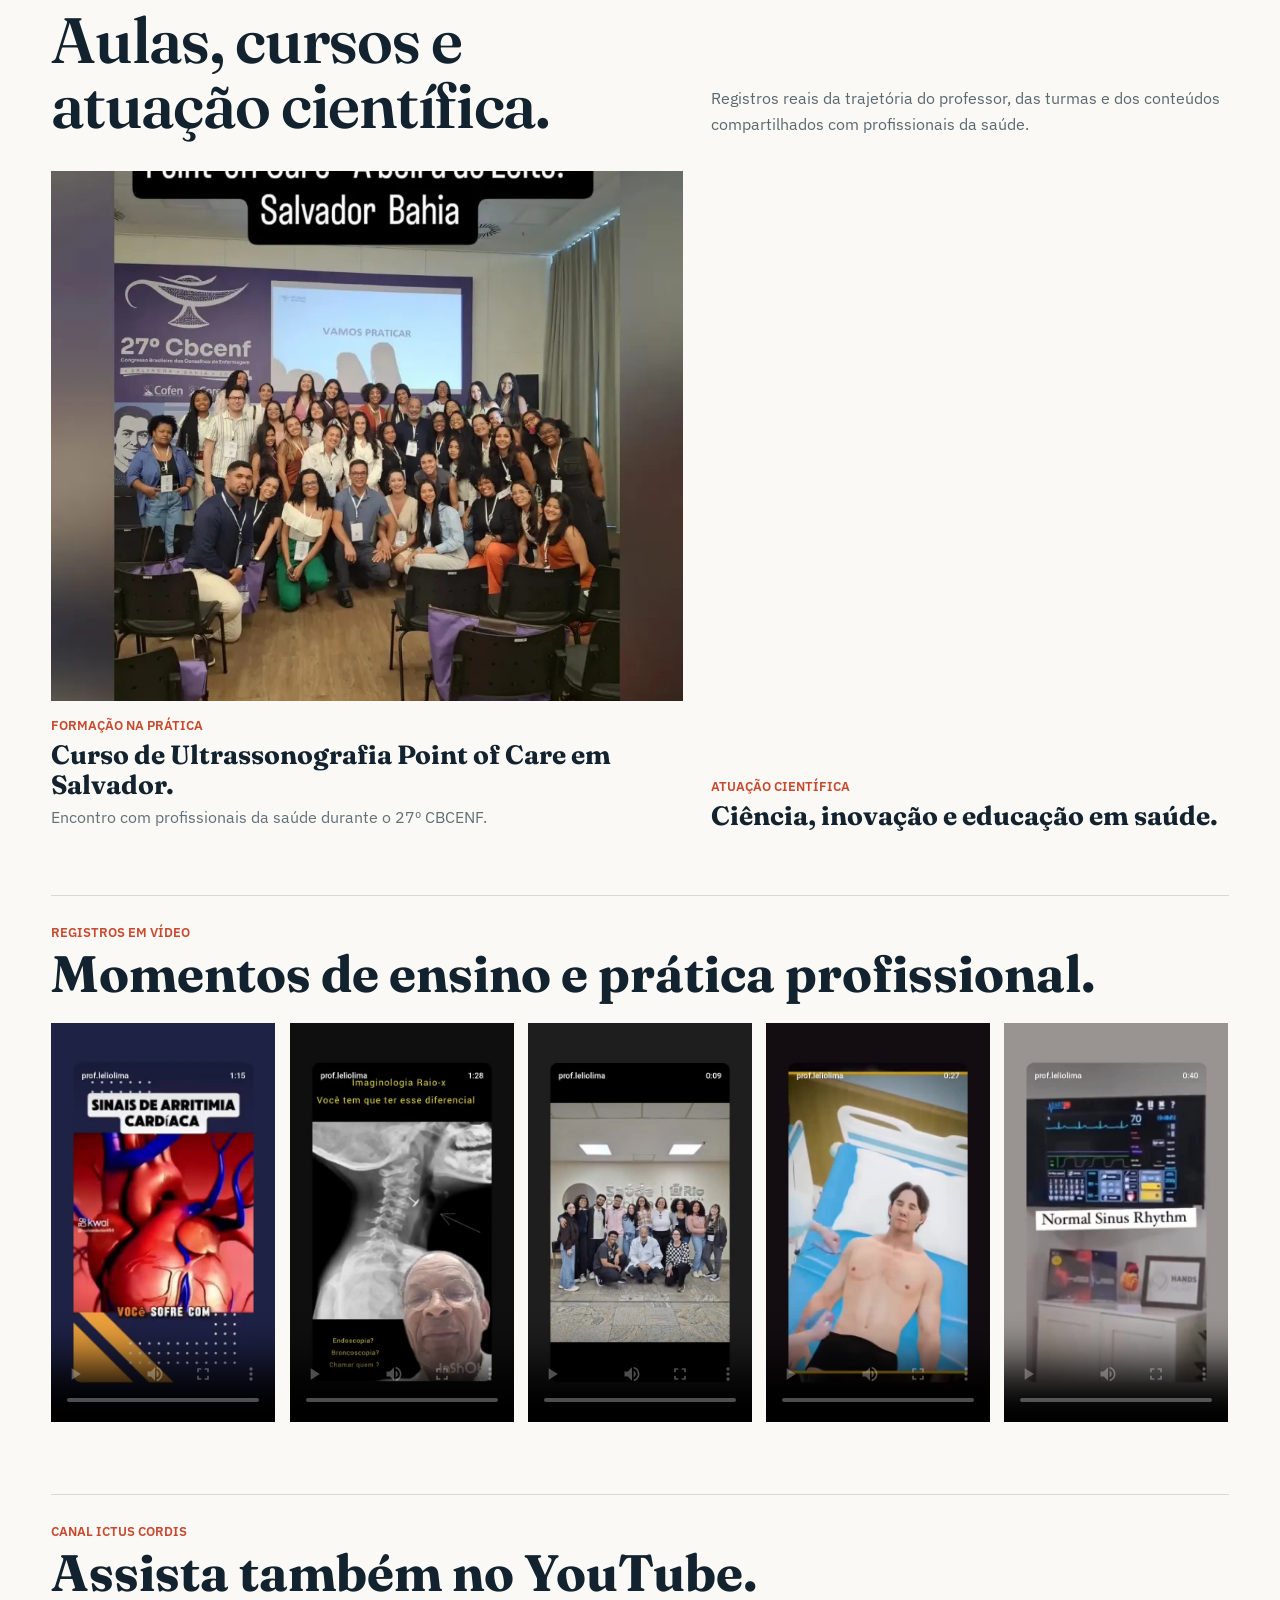
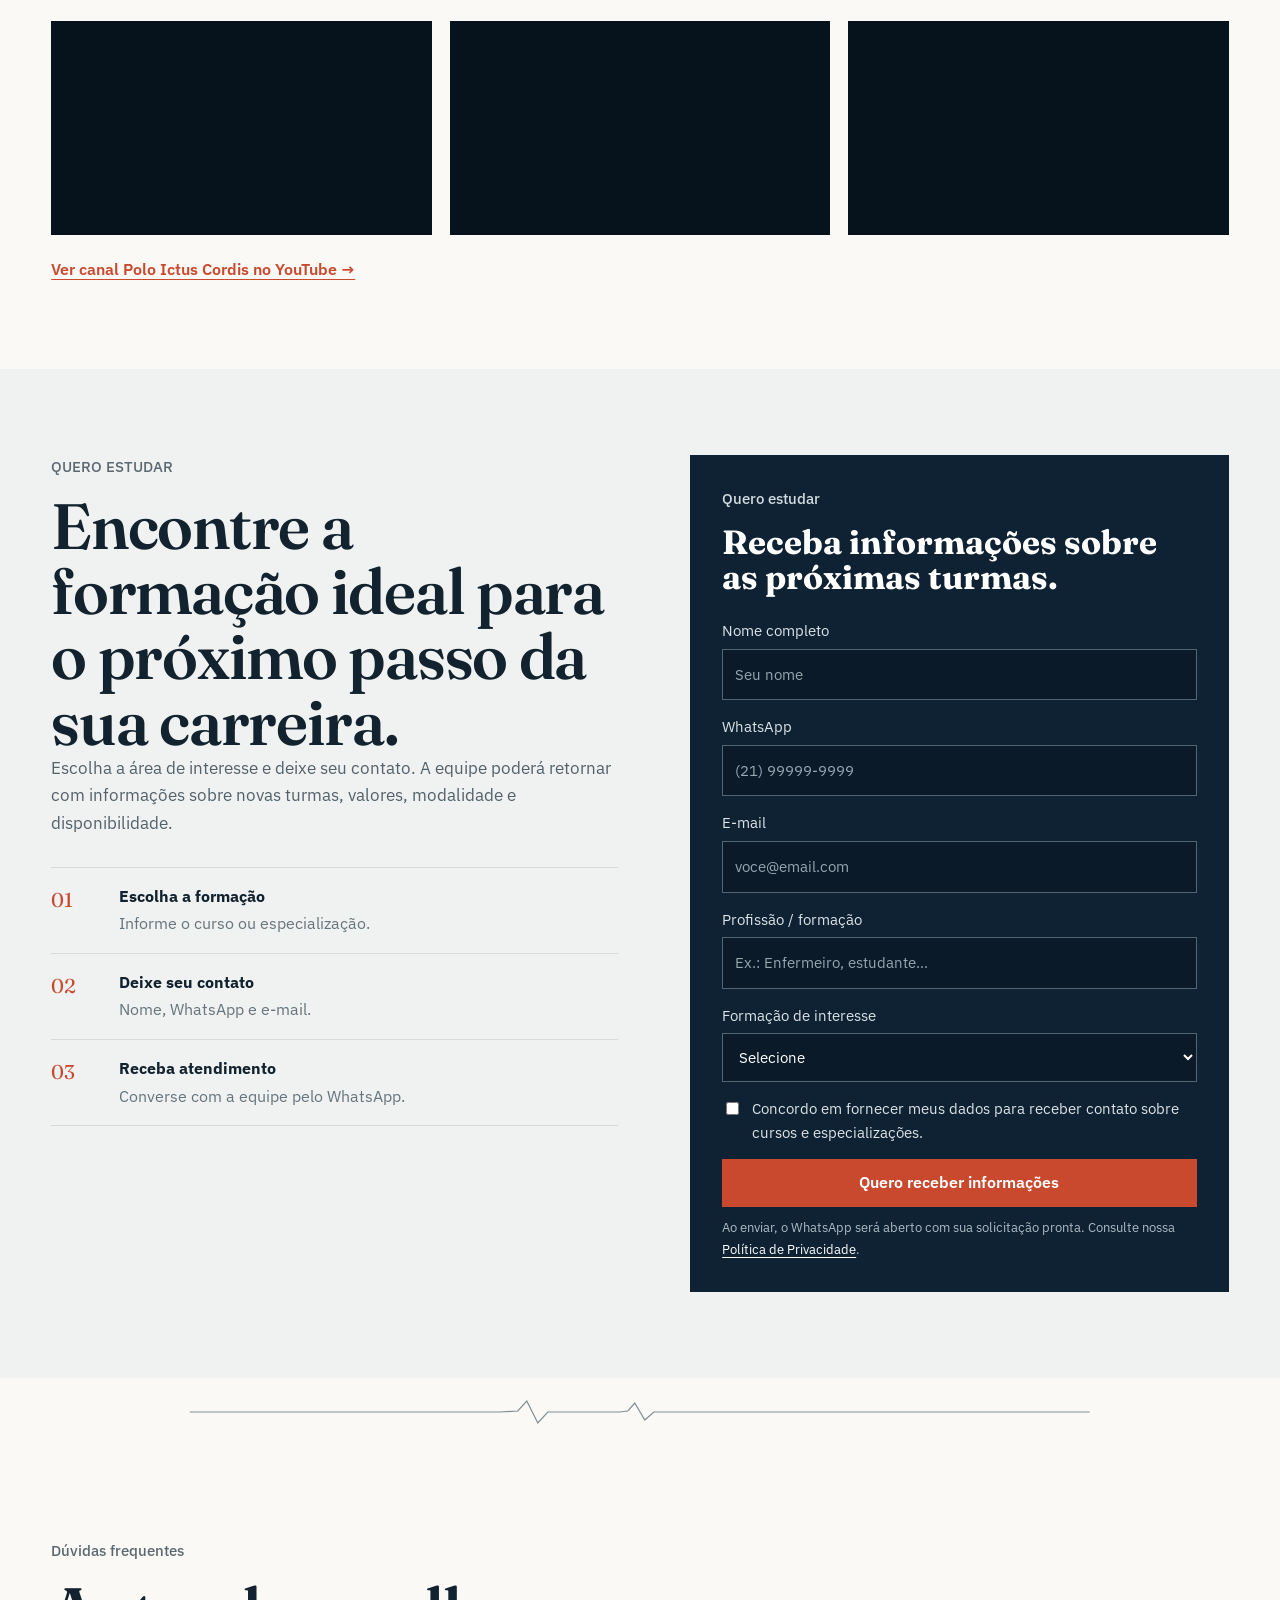
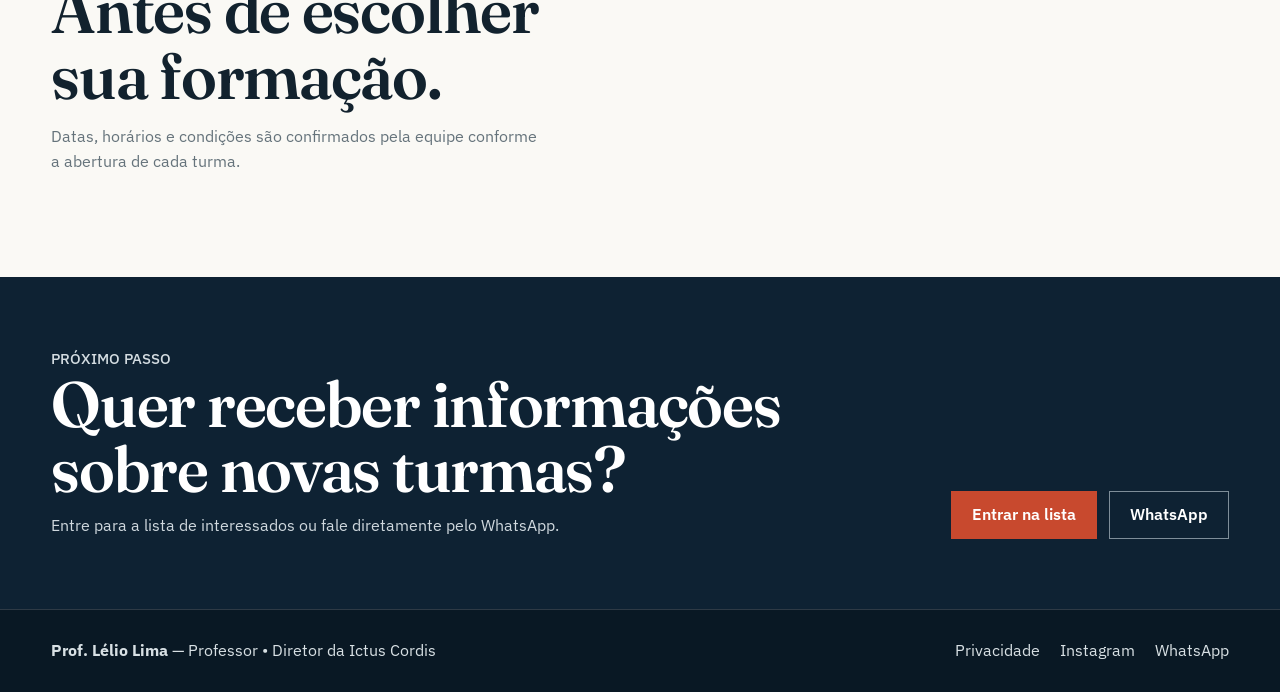
==== commit 92710167: "fix: força carregamento do sync de mídia da ADM" ====
--- a/index.html
+++ b/index.html
@@ -19,7 +19,7 @@
   <link href="https://fonts.googleapis.com/css2?family=Fraunces:opsz,wght@9..144,500;9..144,600&family=IBM+Plex+Sans:wght@400;500;600&display=swap" rel="stylesheet">
   <link rel="stylesheet" href="assets/css/style.css?v=20260918-0948">
   <script src="assets/js/config.js" defer></script>
-  <script src="assets/js/app.js?v=20260918-0948" defer></script>
+  <script src="assets/js/app.js?v=20260918-1002" defer></script>
 </head>
 <body>
 <a class="skip-link" href="#conteudo">Pular para o conteúdo</a>
--- a/assets/css/style.css
+++ b/assets/css/style.css
@@ -397,3 +397,262 @@
   fill:currentColor;
   display:block;
 }
+
+
+/* Modal premium refinement v2 */
+.modal-backdrop{
+  backdrop-filter:blur(8px);
+  -webkit-backdrop-filter:blur(8px);
+  background-color:rgba(0,0,0,.5);
+  opacity:0;
+  transition:opacity .3s ease-out;
+}
+
+.modal-layer.is-open .modal-backdrop{
+  opacity:1;
+}
+
+.info-modal{
+  opacity:0;
+  transform:scale(.95);
+  transition:opacity .3s ease-out,transform .3s ease-out;
+  will-change:opacity,transform;
+}
+
+.modal-layer.is-open .info-modal{
+  opacity:1;
+  transform:scale(1);
+}
+
+body.modal-open,
+html.modal-open-root{
+  overflow:hidden;
+  overscroll-behavior:none;
+}
+
+.modal-highlight{
+  margin-top:22px;
+  padding:18px 20px;
+  border-left:4px solid var(--coral);
+  background:rgba(200,73,46,.08);
+}
+
+.modal-proof{
+  display:grid;
+  grid-template-columns:auto 1fr;
+  gap:18px;
+  align-items:center;
+  margin-top:22px;
+  padding-top:20px;
+  border-top:1px solid var(--line);
+}
+
+.modal-proof strong{
+  font-family:var(--serif);
+  font-size:2.45rem;
+  line-height:1;
+  color:var(--coral);
+}
+
+.modal-rich-list{
+  list-style:none;
+  padding:0;
+  margin:22px 0;
+  border-top:1px solid var(--line);
+}
+
+.modal-rich-list li{
+  position:relative;
+  padding:13px 0 13px 24px;
+  border-bottom:1px solid var(--line);
+}
+
+.modal-rich-list li::before{
+  content:"";
+  position:absolute;
+  left:2px;
+  top:22px;
+  width:8px;
+  height:8px;
+  border-radius:50%;
+  background:var(--coral);
+}
+
+.modal-closing{
+  margin-top:22px!important;
+  font-family:var(--serif);
+  font-size:1.35rem;
+  color:var(--ink);
+}
+
+.social-footer-link{
+  display:inline-flex;
+  align-items:center;
+  gap:6px;
+}
+
+.social-footer-link::before{
+  content:"f";
+  display:grid;
+  place-items:center;
+  width:22px;
+  height:22px;
+  border:1px solid currentColor;
+  border-radius:50%;
+  font-size:.78rem;
+  font-weight:700;
+}
+
+.btn,
+.formation-detail-btn,
+.info-trigger{
+  transition:transform .3s ease-out,background-color .3s ease-out,color .3s ease-out,border-color .3s ease-out;
+}
+
+.btn:hover,
+.formation-detail-btn:hover,
+.info-trigger:hover{
+  transform:scale(1.03);
+}
+
+@media(max-width:620px){
+  .modal-proof{grid-template-columns:1fr;gap:8px}
+}
+
+@media(prefers-reduced-motion:reduce){
+  .modal-backdrop,
+  .info-modal,
+  .btn,
+  .formation-detail-btn,
+  .info-trigger{
+    transition:none!important;
+    transform:none!important;
+  }
+}
+
+
+/* Thematic motion layer */
+.hero-ecg{
+  width:min(720px,100%);
+  margin:24px 0 4px;
+  color:var(--coral);
+  opacity:.9;
+}
+.hero-ecg svg{
+  display:block;
+  width:100%;
+  height:40px;
+}
+.hero-ecg path{
+  fill:none;
+  stroke:currentColor;
+  stroke-width:1.6;
+  stroke-linecap:round;
+  stroke-linejoin:round;
+  vector-effect:non-scaling-stroke;
+  stroke-dasharray:900;
+  stroke-dashoffset:900;
+  animation:
+    heroEcgDraw 1.8s cubic-bezier(.2,.8,.2,1) .15s forwards,
+    heroEcgBeat 5.6s ease-in-out 2.2s infinite;
+}
+@keyframes heroEcgDraw{
+  to{stroke-dashoffset:0}
+}
+@keyframes heroEcgBeat{
+  0%,86%,100%{opacity:.72;filter:none}
+  89%{opacity:1;filter:drop-shadow(0 0 3px rgba(200,73,46,.32))}
+  91%{opacity:.78;filter:none}
+  93%{opacity:1;filter:drop-shadow(0 0 3px rgba(200,73,46,.24))}
+  96%{opacity:.72;filter:none}
+}
+
+.reveal-on-scroll{
+  opacity:0;
+  transform:translateY(12px);
+}
+.reveal-on-scroll.is-revealed{
+  opacity:1;
+  transform:translateY(0);
+  transition:opacity .55s ease-out,transform .55s ease-out;
+}
+
+.formation-row{
+  position:relative;
+  isolation:isolate;
+  overflow:hidden;
+}
+.formation-row>*{
+  position:relative;
+  z-index:1;
+}
+.formation-row::after{
+  content:"";
+  position:absolute;
+  z-index:0;
+  left:0;
+  right:0;
+  top:50%;
+  height:34px;
+  transform:translateY(-50%) translateX(-105%);
+  opacity:0;
+  pointer-events:none;
+  background-repeat:no-repeat;
+  background-position:center;
+  background-size:100% 34px;
+  background-image:url("data:image/svg+xml,%3Csvg xmlns='http://www.w3.org/2000/svg' viewBox='0 0 900 34'%3E%3Cpath d='M0 17H320l14-1 8-12 10 25 9-12h80l8-1 7-9 9 19 9-9h426' fill='none' stroke='%23C8492E' stroke-width='1.4' stroke-opacity='.24'/%3E%3C/svg%3E");
+}
+.formation-row:hover::after{
+  animation:coursePulseSweep .9s ease-out 1;
+}
+@keyframes coursePulseSweep{
+  0%{opacity:0;transform:translateY(-50%) translateX(-105%)}
+  20%{opacity:.9}
+  100%{opacity:0;transform:translateY(-50%) translateX(105%)}
+}
+
+.faq-list details{
+  overflow:hidden;
+}
+.faq-list summary{
+  transition:color .25s ease-out;
+}
+.faq-list details[open] summary{
+  color:var(--coral);
+}
+.faq-list details p{
+  opacity:.95;
+}
+
+.wa-breathe{
+  animation:waBreathe 3.8s ease-in-out .9s 2;
+  transform-origin:center;
+}
+@keyframes waBreathe{
+  0%,70%,100%{transform:scale(1)}
+  78%{transform:scale(1.05)}
+  86%{transform:scale(1)}
+  92%{transform:scale(1.04)}
+}
+
+@media(prefers-reduced-motion:reduce){
+  .hero-ecg path{
+    animation:none!important;
+    stroke-dashoffset:0!important;
+    opacity:.85!important;
+    filter:none!important;
+  }
+  .reveal-on-scroll{
+    opacity:1!important;
+    transform:none!important;
+    transition:none!important;
+  }
+  .formation-row:hover::after,
+  .wa-breathe{
+    animation:none!important;
+  }
+  .faq-list details,
+  .faq-list summary{
+    transition:none!important;
+  }
+}
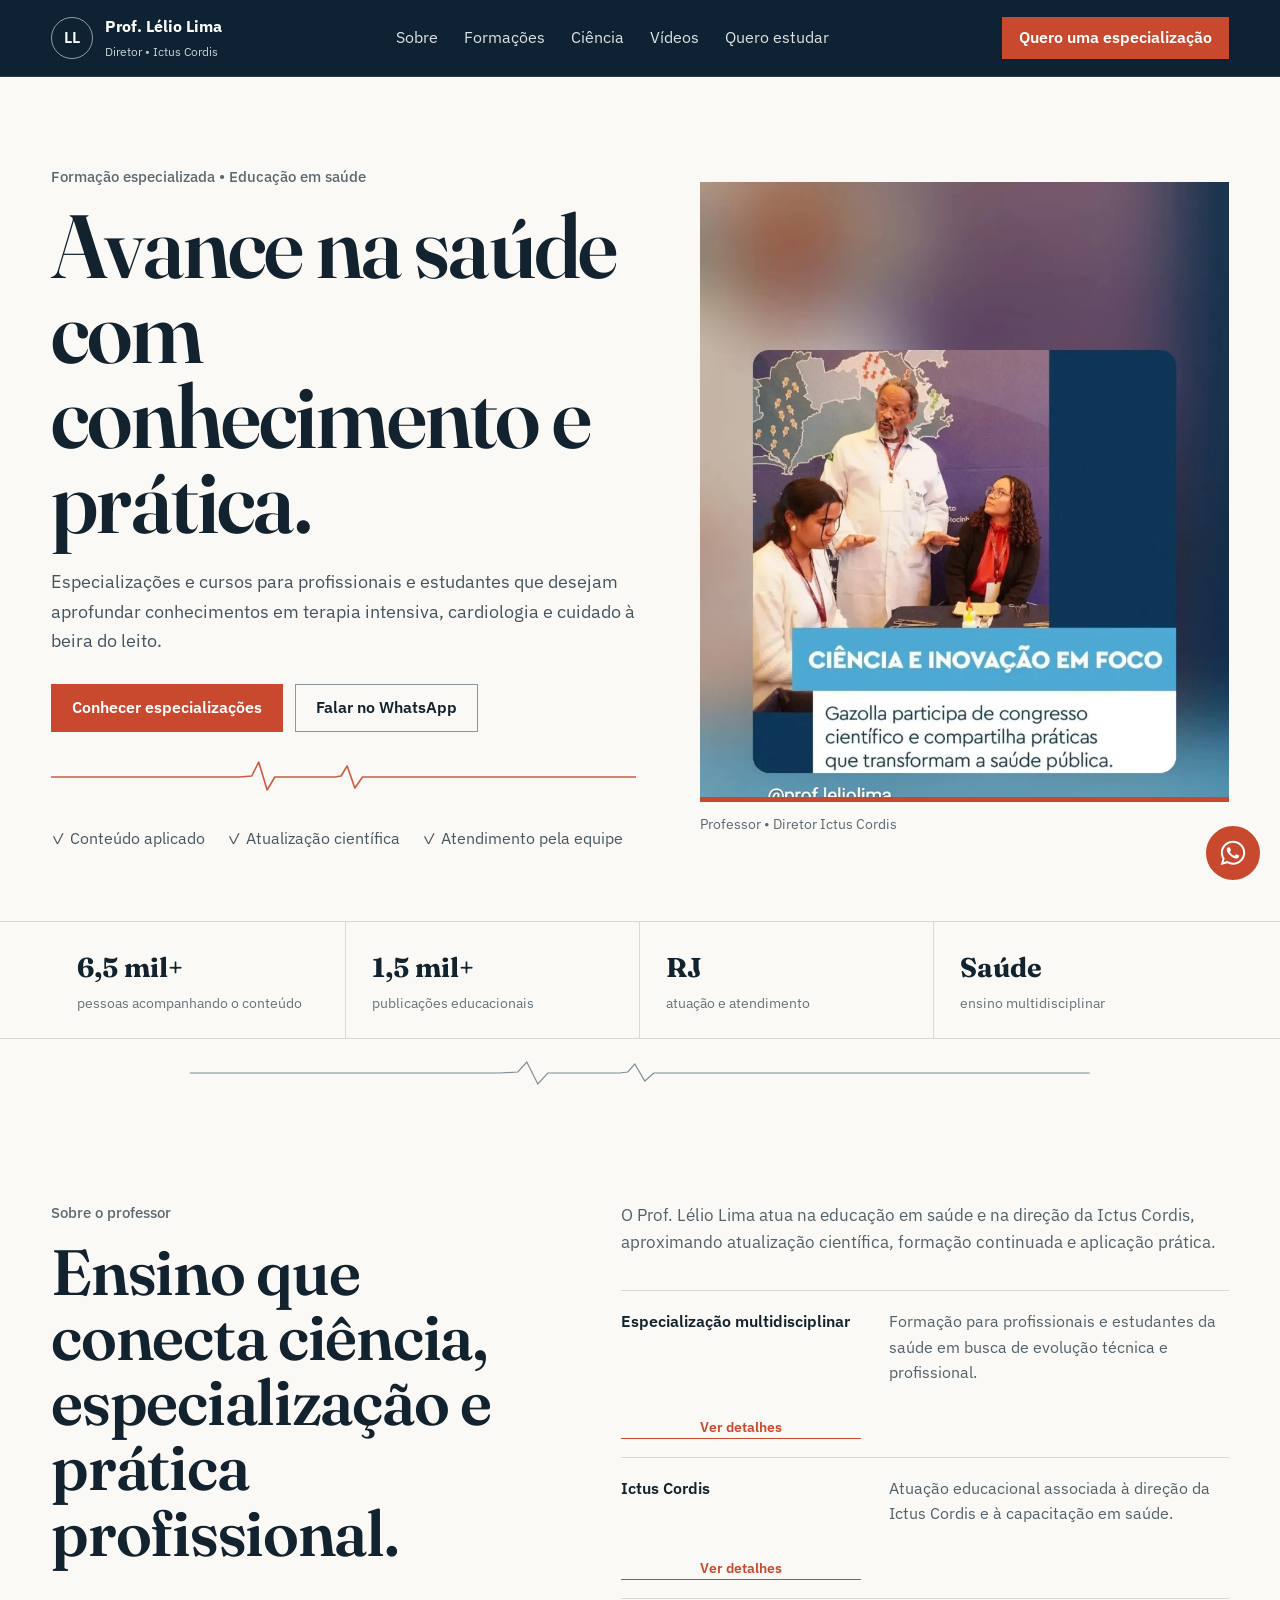
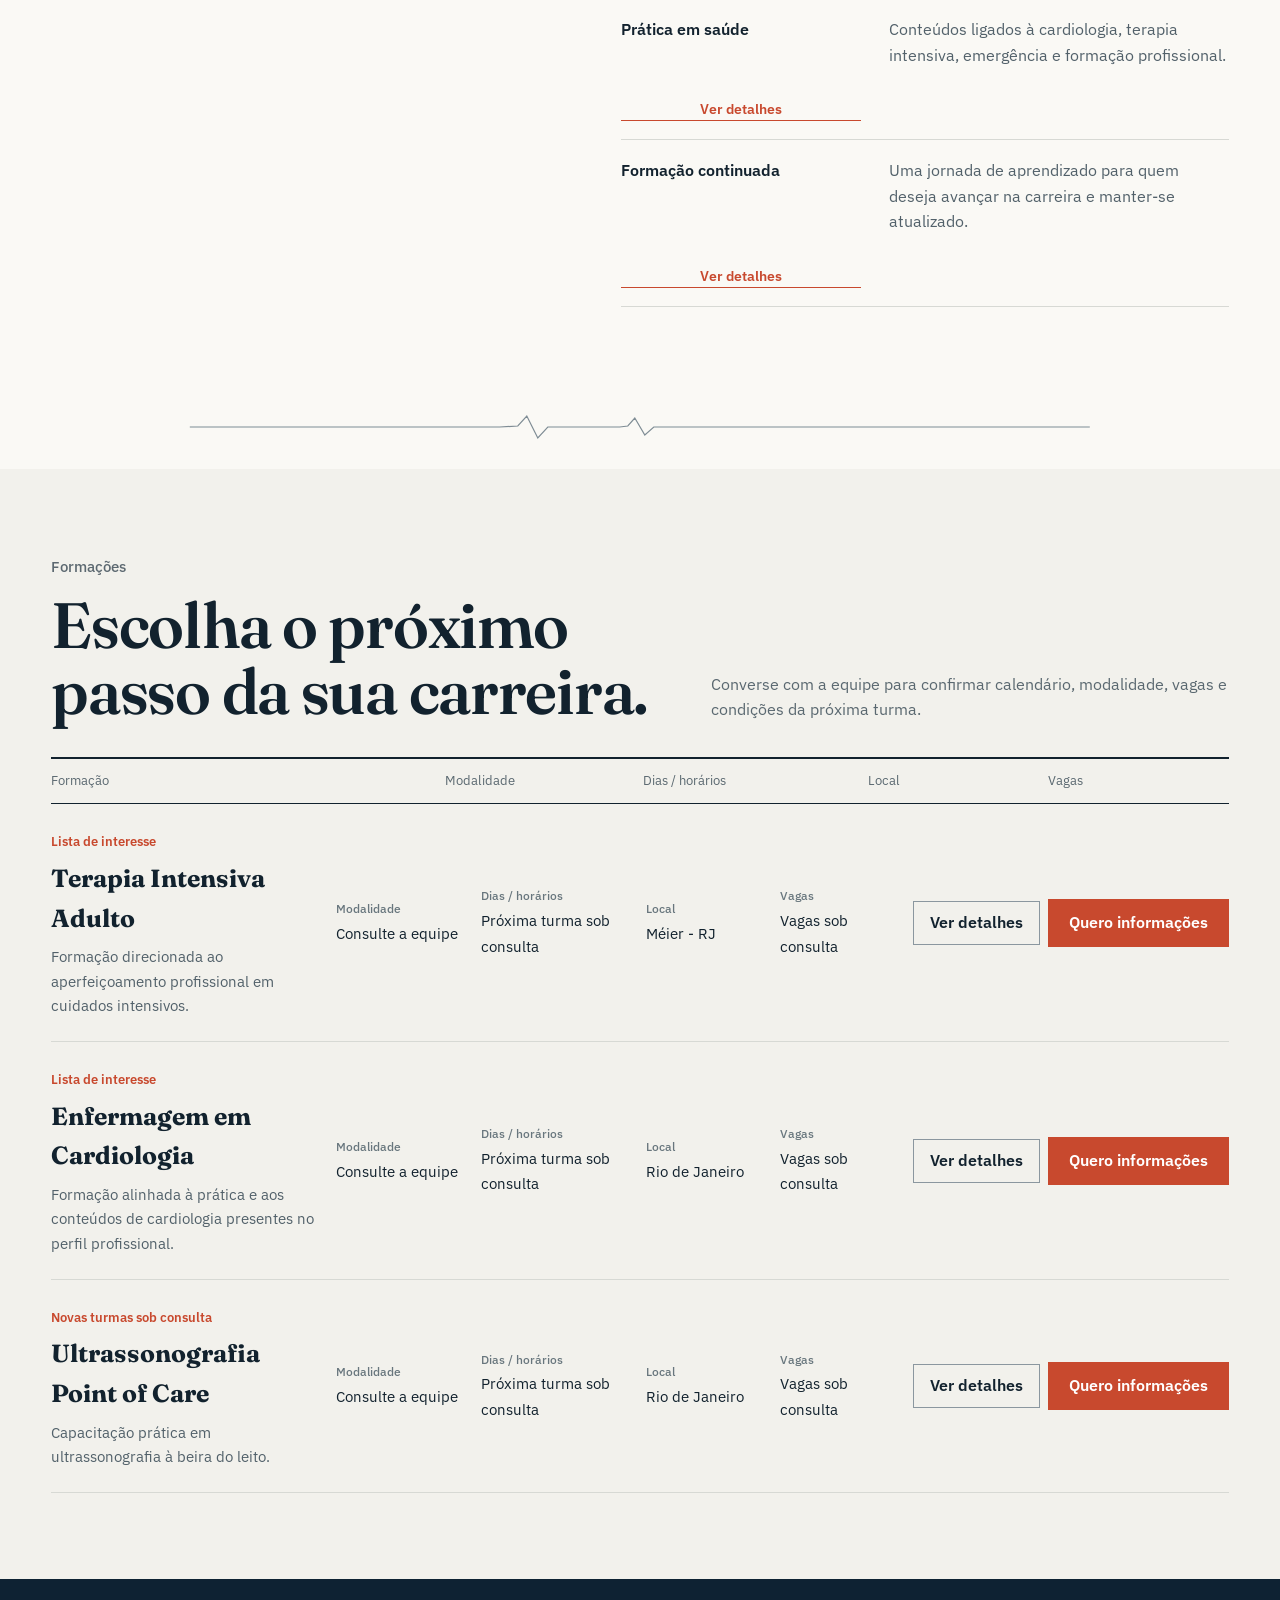
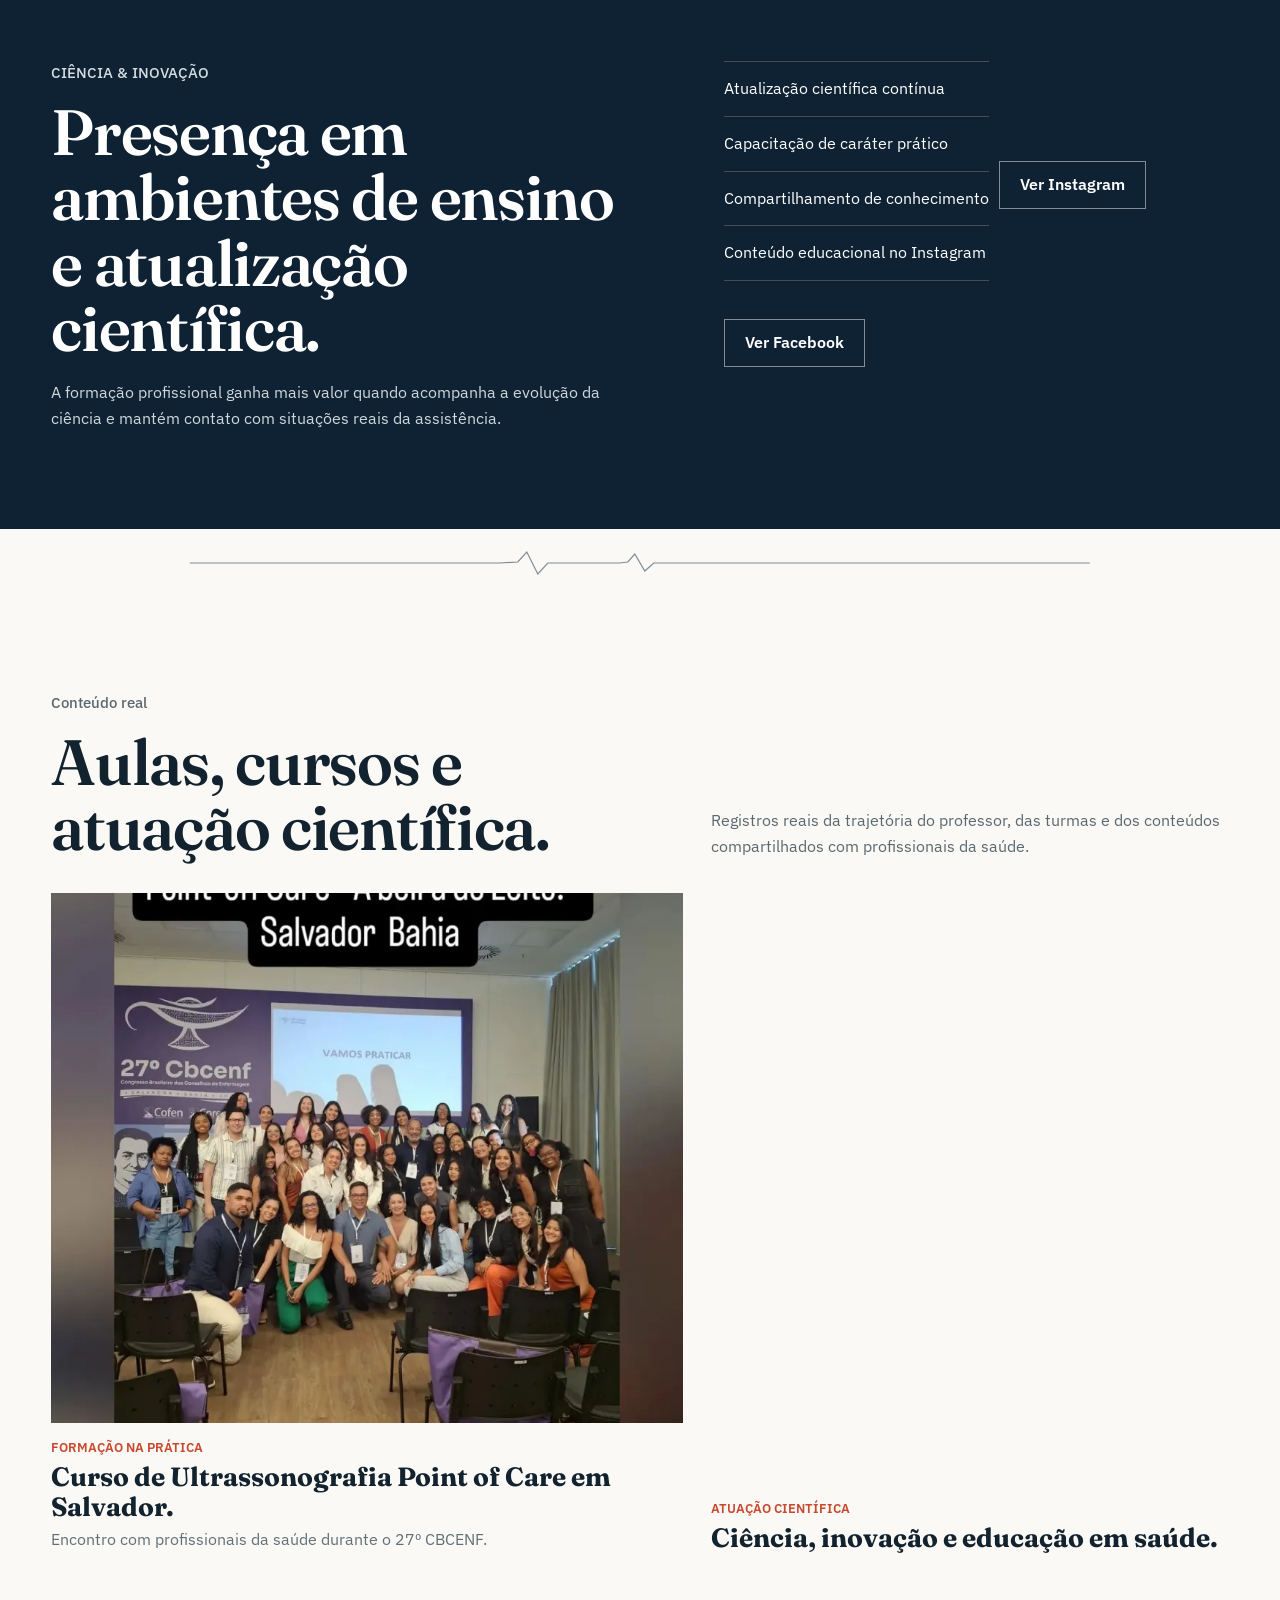
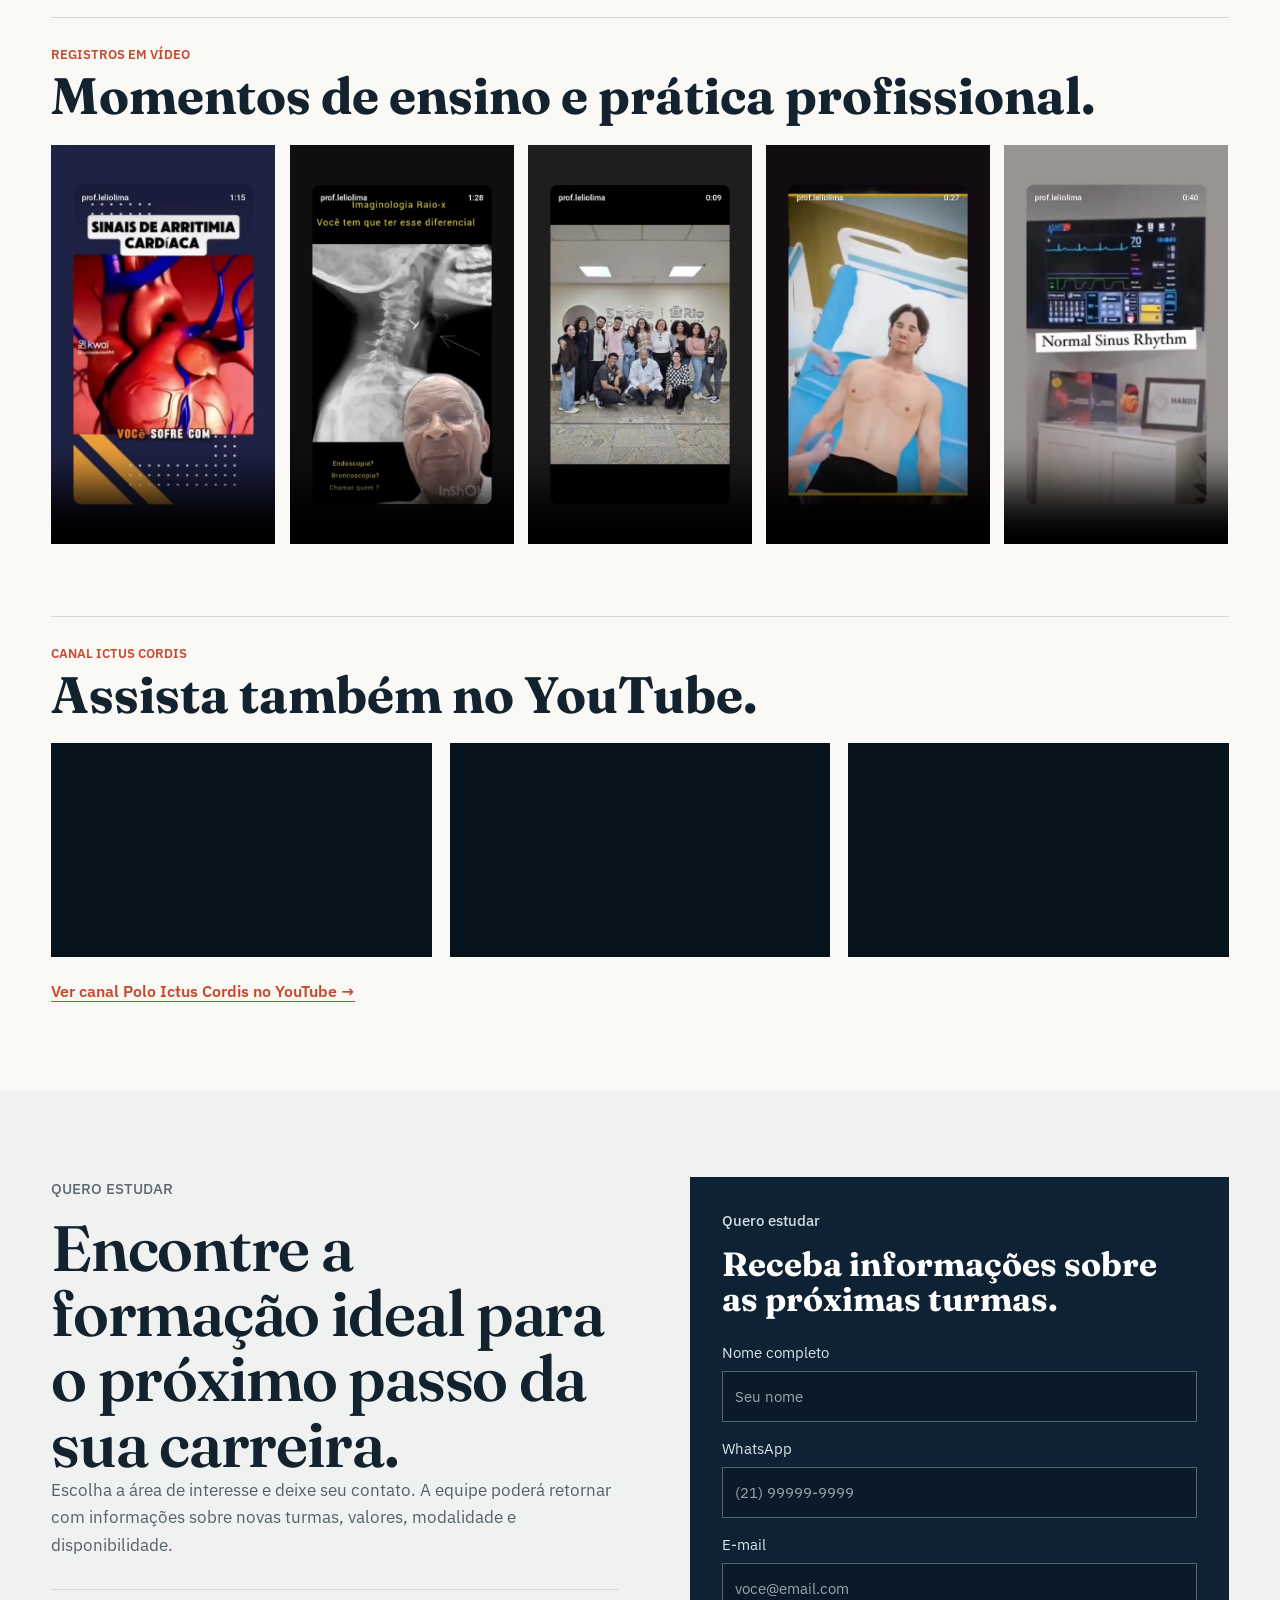
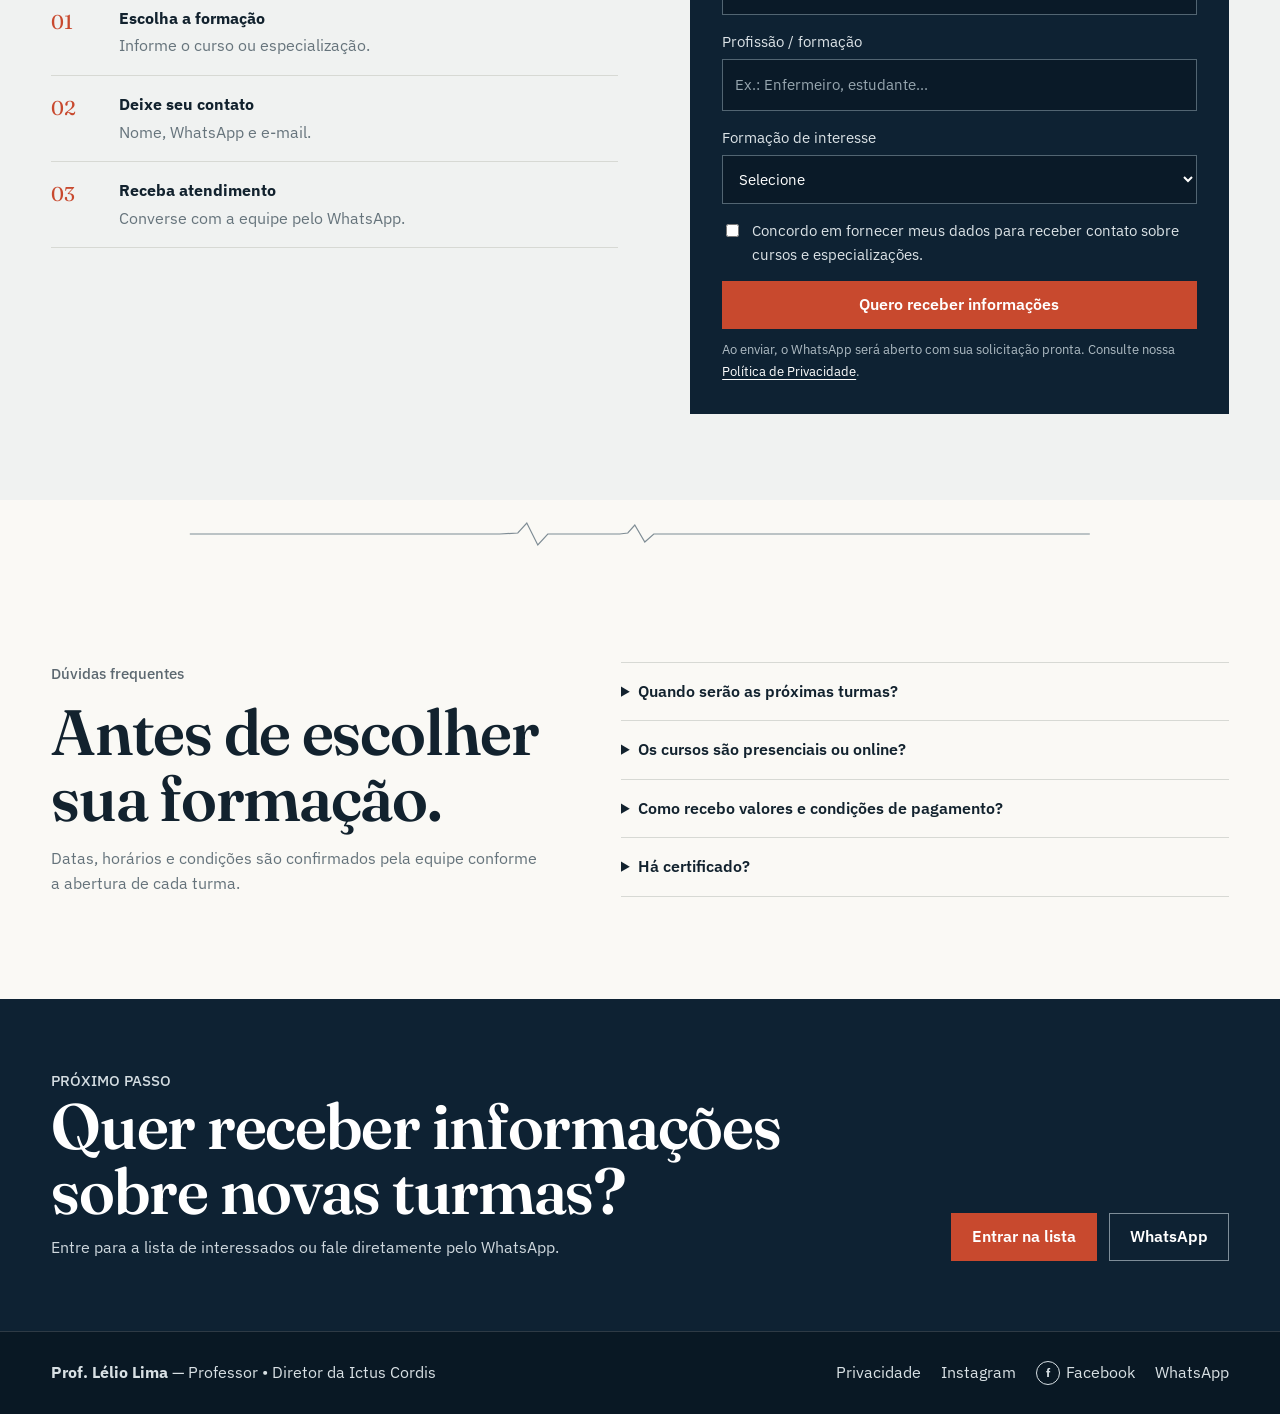
==== commit 40d32f5a: "fix: força nova versao do app.js corrigido" ====
--- a/index.html
+++ b/index.html
@@ -19,7 +19,7 @@
   <link href="https://fonts.googleapis.com/css2?family=Fraunces:opsz,wght@9..144,500;9..144,600&family=IBM+Plex+Sans:wght@400;500;600&display=swap" rel="stylesheet">
   <link rel="stylesheet" href="assets/css/style.css?v=20260918-0948">
   <script src="assets/js/config.js" defer></script>
-  <script src="assets/js/app.js?v=20260918-1002" defer></script>
+  <script src="assets/js/app.js?v=20260918-1012" defer></script>
 </head>
 <body>
 <a class="skip-link" href="#conteudo">Pular para o conteúdo</a>
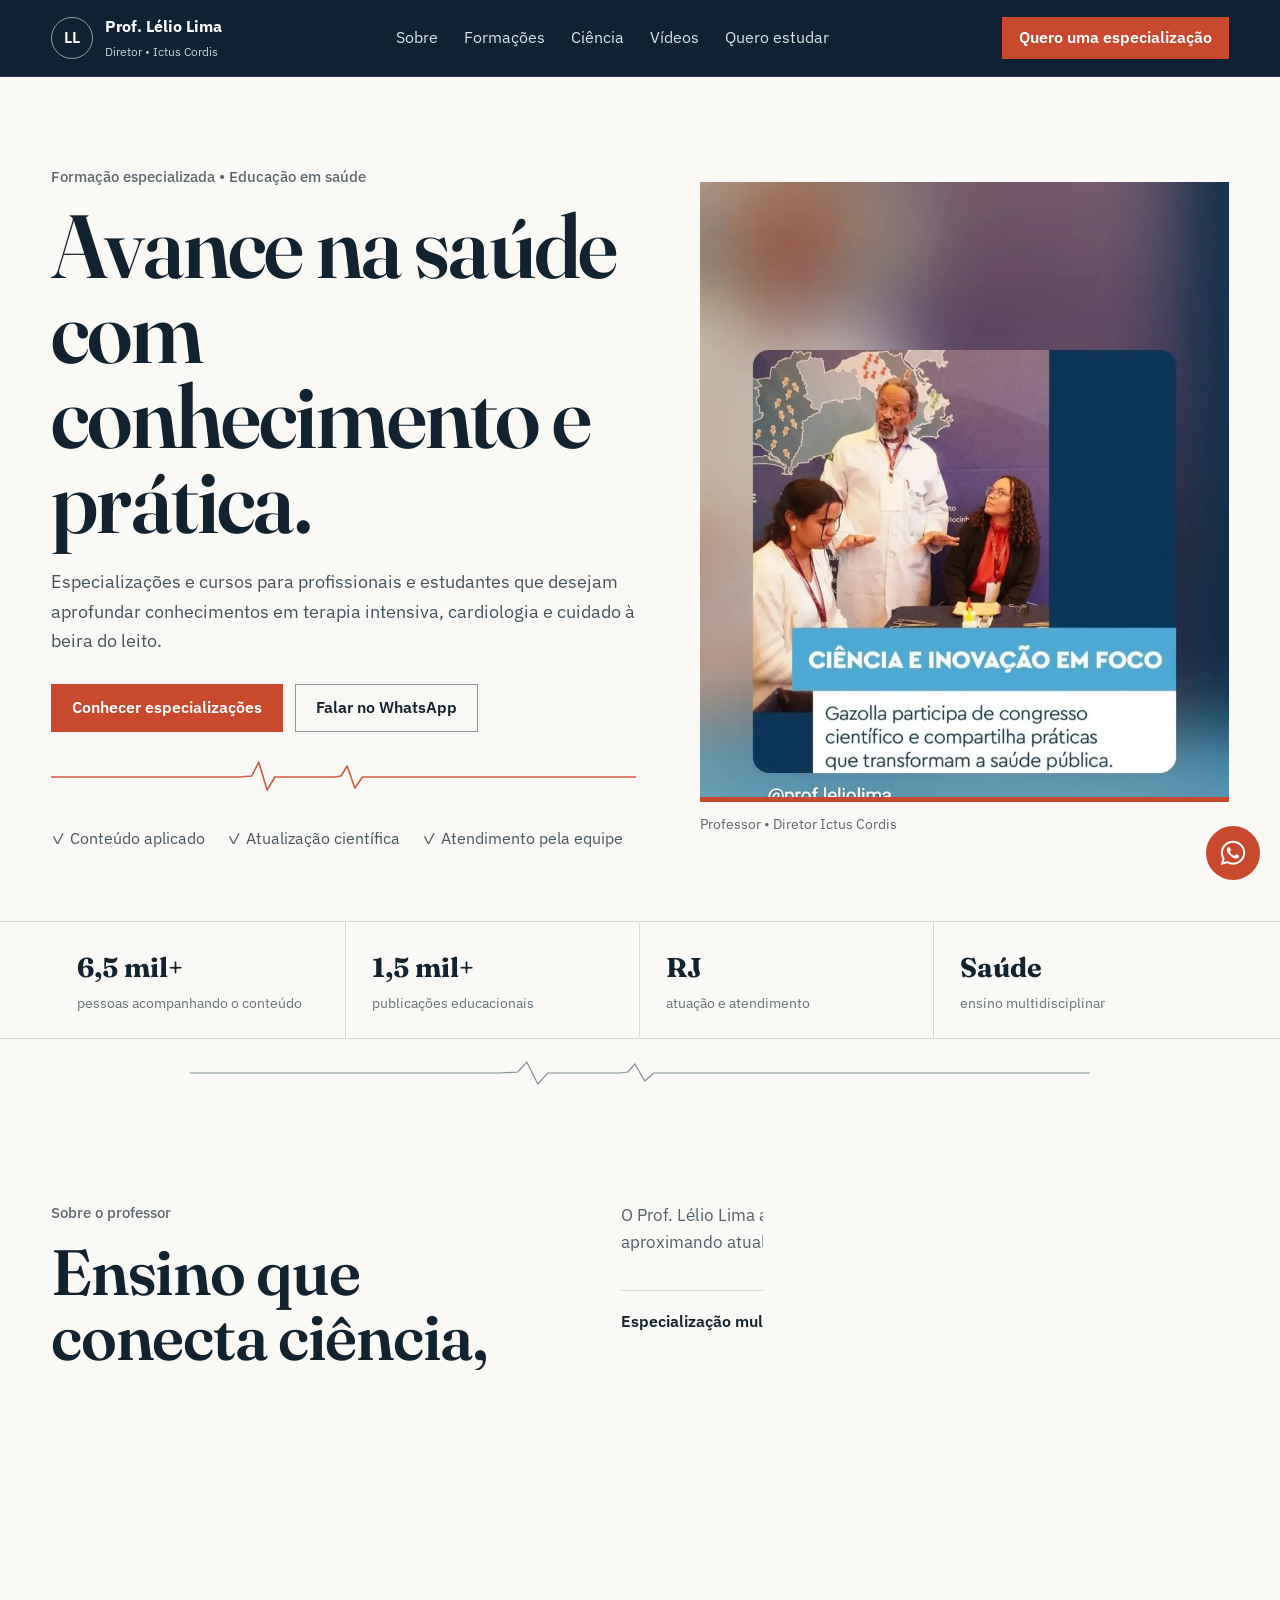
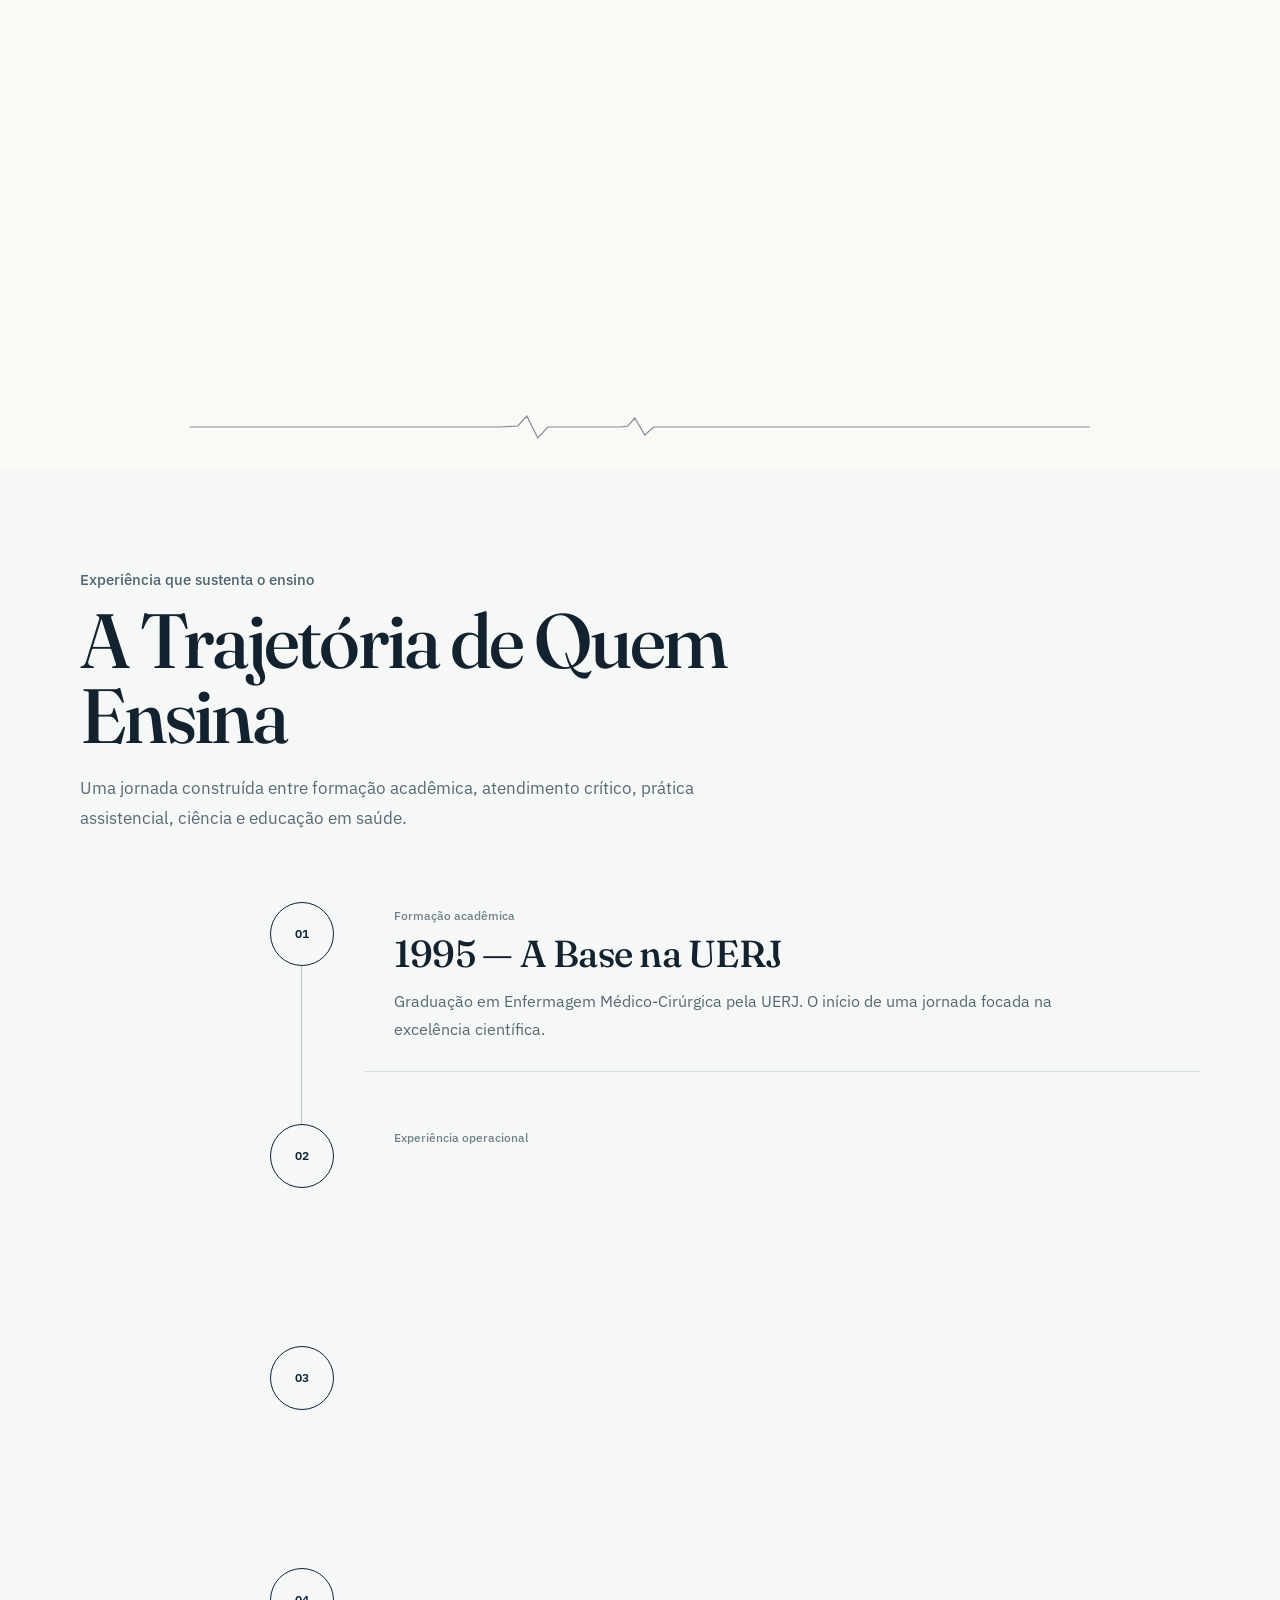
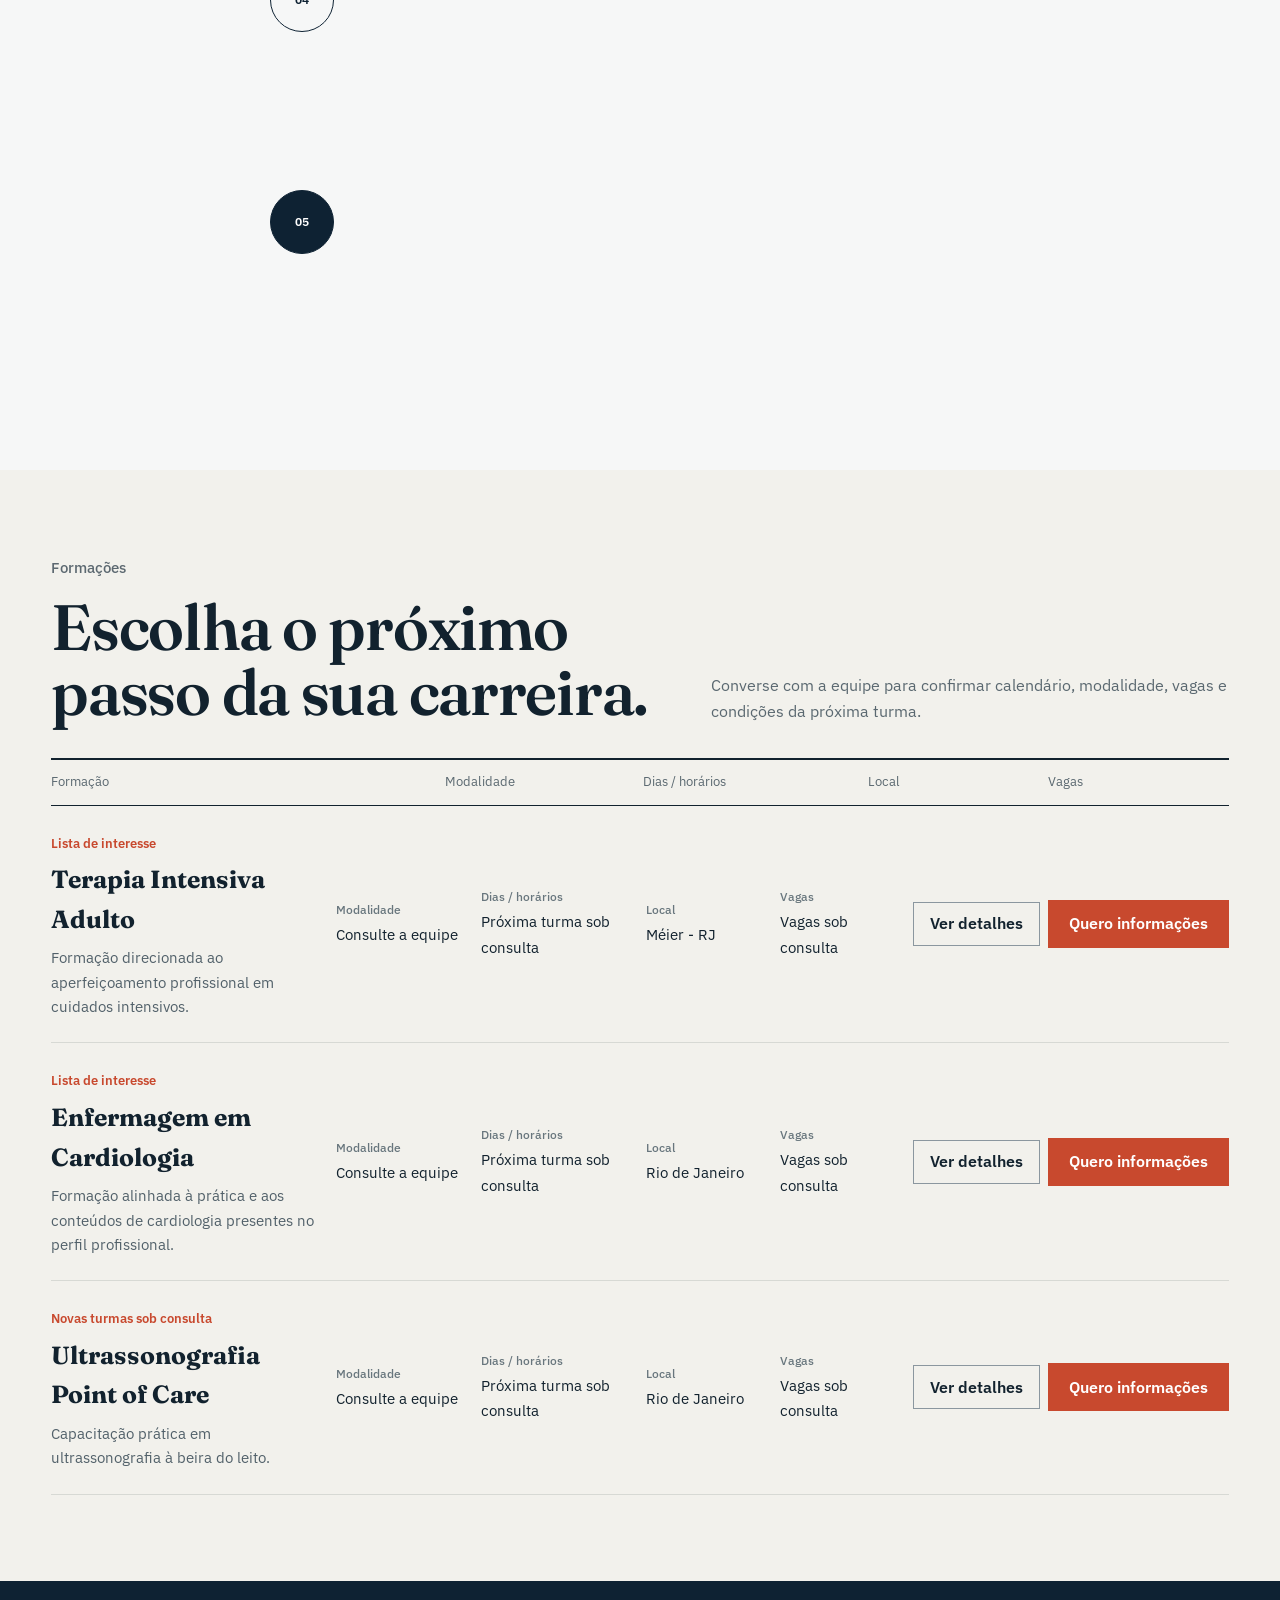
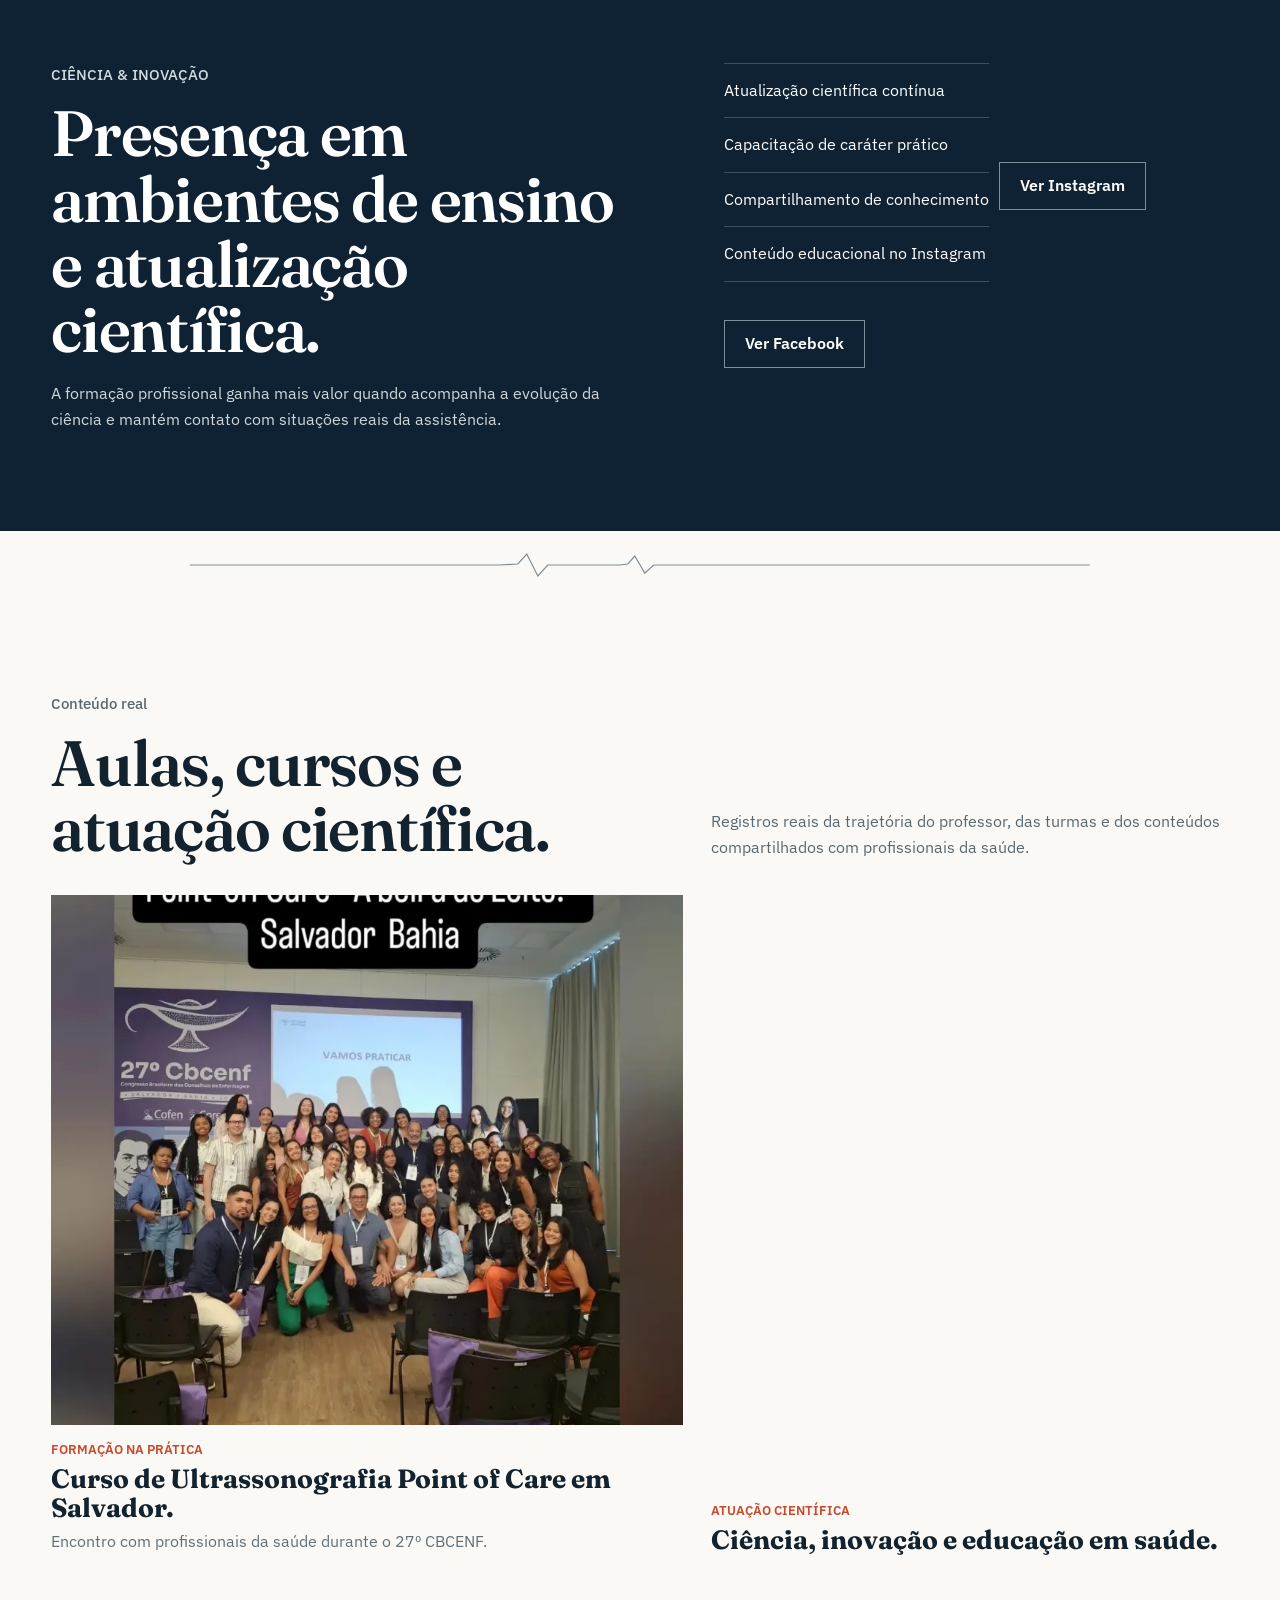
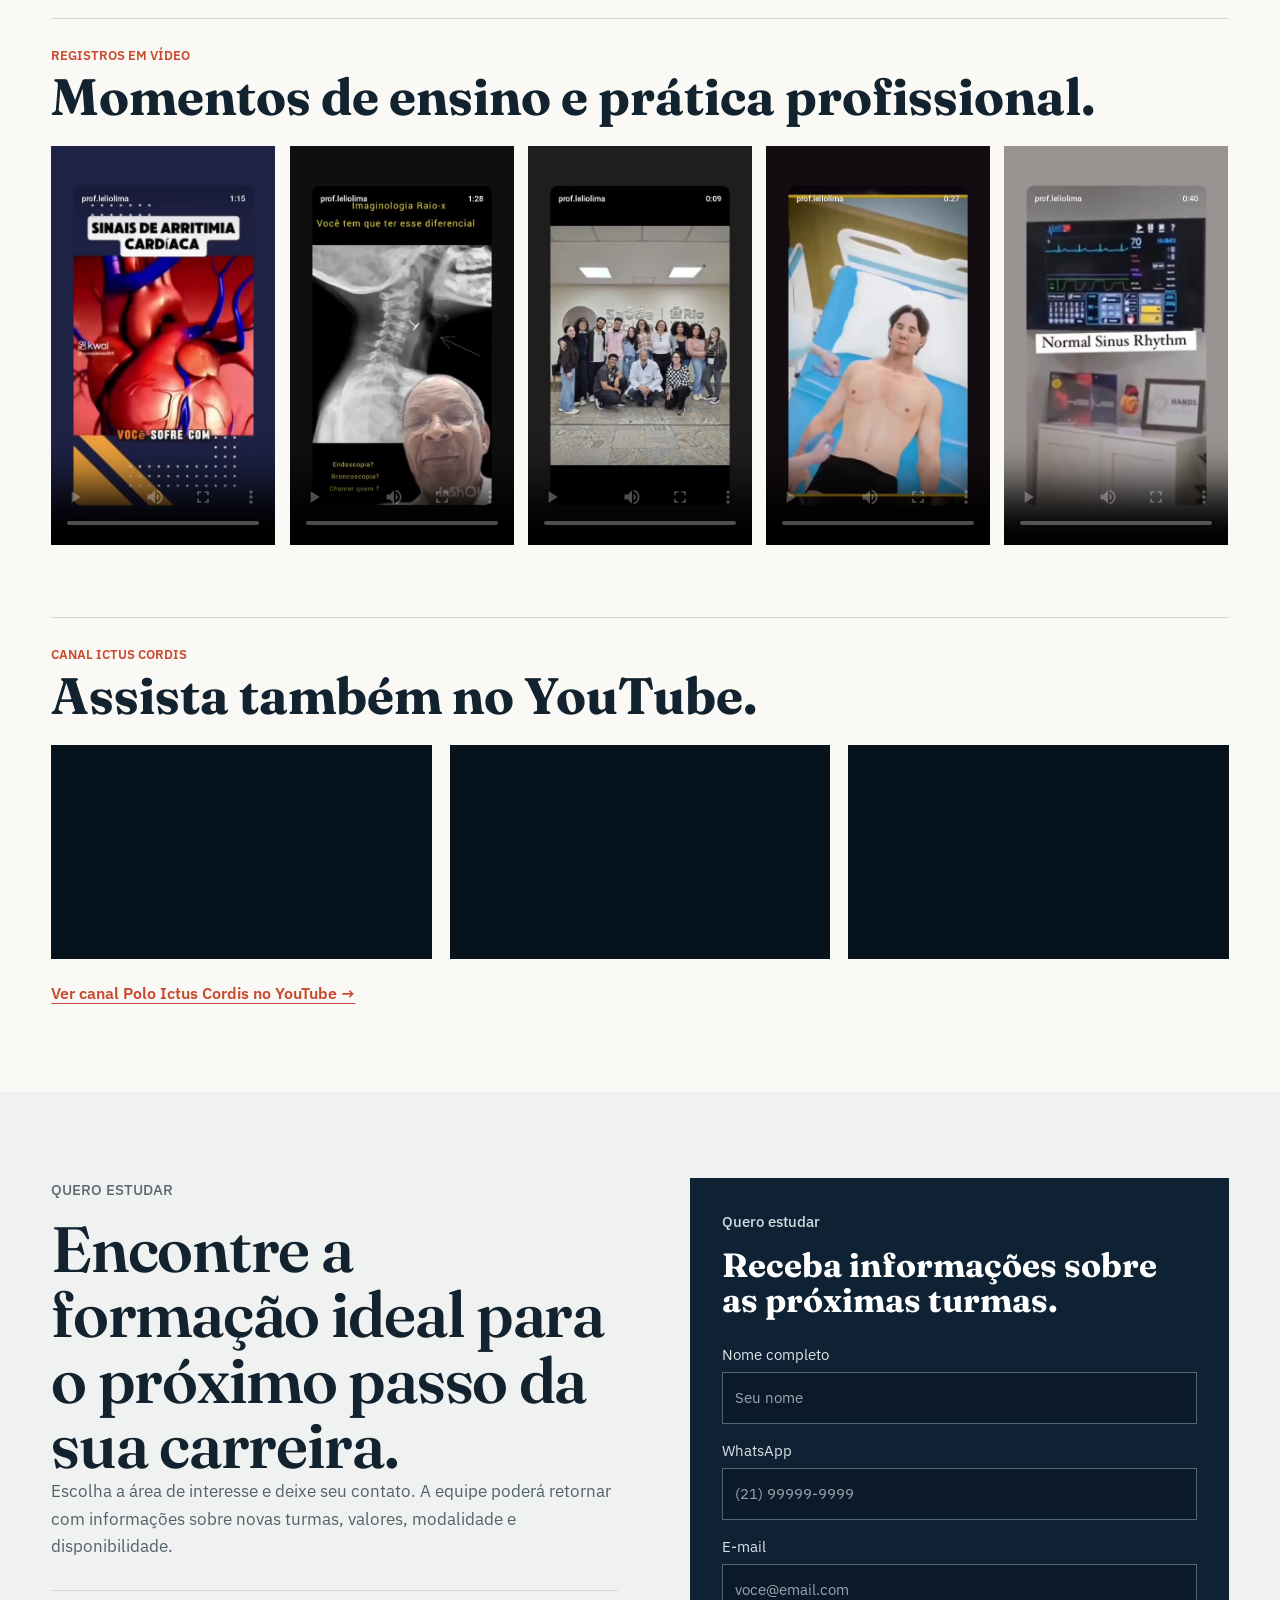
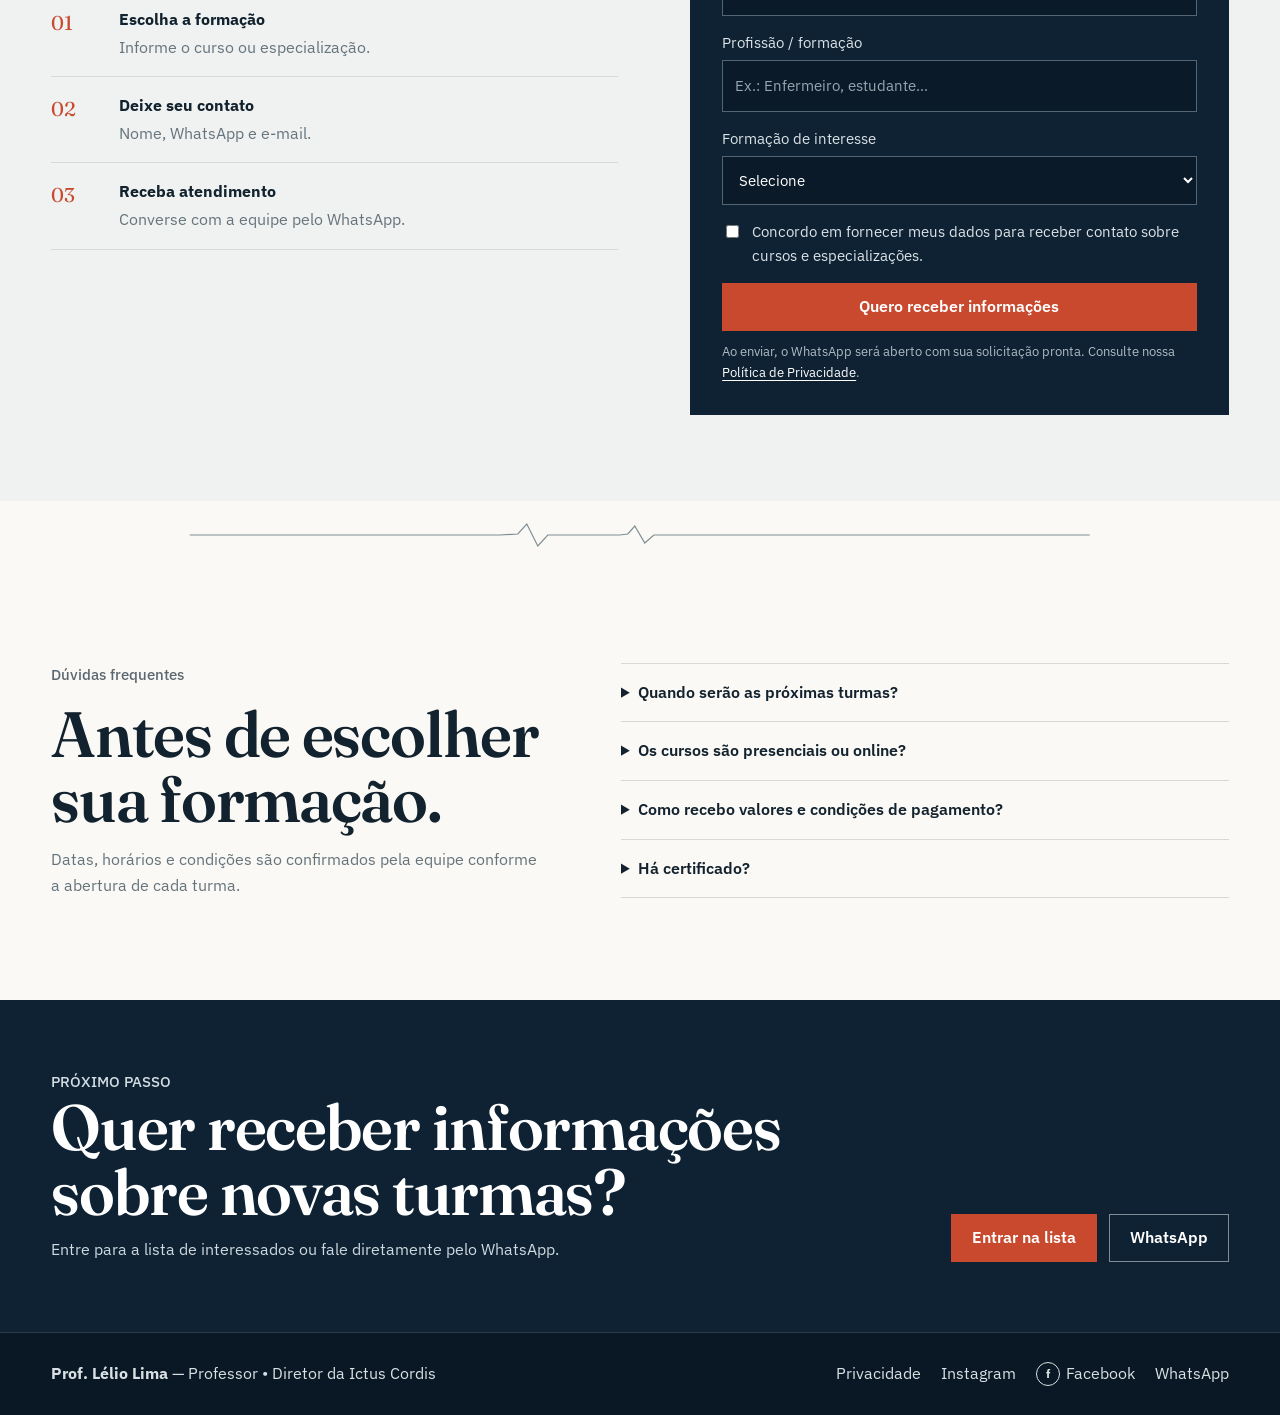
==== commit 60a4a4ec: "feat: adiciona linha do tempo Trajetoria de Quem Ensina" ====
--- a/index.html
+++ b/index.html
@@ -17,9 +17,9 @@
   <link rel="preconnect" href="https://fonts.googleapis.com">
   <link rel="preconnect" href="https://fonts.gstatic.com" crossorigin>
   <link href="https://fonts.googleapis.com/css2?family=Fraunces:opsz,wght@9..144,500;9..144,600&family=IBM+Plex+Sans:wght@400;500;600&display=swap" rel="stylesheet">
-  <link rel="stylesheet" href="assets/css/style.css?v=20260918-0948">
+  <link rel="stylesheet" href="assets/css/style.css?v=20260918-1040">
   <script src="assets/js/config.js" defer></script>
-  <script src="assets/js/app.js?v=20260918-1012" defer></script>
+  <script src="assets/js/app.js?v=20260918-1040" defer></script>
 </head>
 <body>
 <a class="skip-link" href="#conteudo">Pular para o conteúdo</a>
@@ -103,7 +103,65 @@
     <svg viewBox="0 0 900 28"><path d="M0 14H310l18-1 9-10 11 22 10-11h72l8-1 7-8 10 17 9-8h436" /></svg>
   </div>
 
-  <section class="section formations" id="formacoes">
+  
+  <section class="career-timeline-section" id="trajetoria">
+    <div class="container career-timeline-container">
+      <header class="career-timeline-header">
+        <p class="career-timeline-kicker">Experiência que sustenta o ensino</p>
+        <h2>A Trajetória de Quem Ensina</h2>
+        <p>Uma jornada construída entre formação acadêmica, atendimento crítico, prática assistencial, ciência e educação em saúde.</p>
+      </header>
+
+      <div class="career-timeline" aria-label="Linha do tempo profissional do Prof. Lélio Lima">
+        <article class="career-timeline-item" data-career-reveal>
+          <div class="career-timeline-marker" aria-hidden="true"><span>01</span></div>
+          <div class="career-timeline-content">
+            <span class="career-timeline-label">Formação acadêmica</span>
+            <h3>1995 — A Base na UERJ</h3>
+            <p>Graduação em Enfermagem Médico-Cirúrgica pela UERJ. O início de uma jornada focada na excelência científica.</p>
+          </div>
+        </article>
+
+        <article class="career-timeline-item" data-career-reveal>
+          <div class="career-timeline-marker" aria-hidden="true"><span>02</span></div>
+          <div class="career-timeline-content">
+            <span class="career-timeline-label">Experiência operacional</span>
+            <h3>Linha de Frente — CBMERJ / GSE</h3>
+            <p>Atuação extrema como Oficial do Corpo de Bombeiros Militar do RJ no GSE (Grupo de Socorro de Emergência). Anos salvando vidas nas ruas e dominando o atendimento pré-hospitalar crítico.</p>
+          </div>
+        </article>
+
+        <article class="career-timeline-item" data-career-reveal>
+          <div class="career-timeline-marker" aria-hidden="true"><span>03</span></div>
+          <div class="career-timeline-content">
+            <span class="career-timeline-label">Especialização</span>
+            <h3>Blindagem Científica — CTI e Cardiologia</h3>
+            <p>Consolidação técnica com as Especializações em Terapia Intensiva (UERJ) e Cardiologia (UGF). O domínio total do paciente crítico e da semiologia cardiovascular.</p>
+          </div>
+        </article>
+
+        <article class="career-timeline-item" data-career-reveal>
+          <div class="career-timeline-marker" aria-hidden="true"><span>04</span></div>
+          <div class="career-timeline-content">
+            <span class="career-timeline-label">Ciência e educação</span>
+            <h3>Autoridade nos Grandes Palcos</h3>
+            <p>Palestrante e conferencista em grandes congressos de saúde (como o Congresso de Cardiologia da SOCERJ), ditando protocolos de classificação de risco e manejo cardiovascular.</p>
+          </div>
+        </article>
+
+        <article class="career-timeline-item career-timeline-item-highlight" data-career-reveal>
+          <div class="career-timeline-marker" aria-hidden="true"><span>05</span></div>
+          <div class="career-timeline-content">
+            <span class="career-timeline-label">Educação em saúde</span>
+            <h3>Fundação da Ictus Cordis Pós-Graduação</h3>
+            <p>Criação do polo educacional em parceria com a UniRedentor (Grupo Afya), focado no ensino sem neura e na prática real, somando hoje mais de 6,5 mil alunos conectados.</p>
+          </div>
+        </article>
+      </div>
+    </div>
+  </section>
+
+<section class="section formations" id="formacoes">
     <div class="container">
       <div class="section-intro-row">
         <div>
--- a/assets/css/style.css
+++ b/assets/css/style.css
@@ -656,3 +656,60 @@
     transition:none!important;
   }
 }
+
+
+/* ===== TRAJETÓRIA DO PROF. LÉLIO ===== */
+.career-timeline-section{
+  padding:100px 0 110px;
+  background:#f6f7f7;
+  color:#12222e;
+}
+.career-timeline-container{width:min(1120px,92%);margin-inline:auto}
+.career-timeline-header{max-width:790px;margin-bottom:68px}
+.career-timeline-kicker{margin:0 0 14px;color:#51636f;font:500 .95rem var(--sans,"IBM Plex Sans",sans-serif)}
+.career-timeline-header h2{margin:0 0 20px;color:#12222e;font:500 clamp(3rem,6vw,5.8rem)/.98 var(--serif,"Fraunces",Georgia,serif);letter-spacing:-.035em}
+.career-timeline-header>p:last-child{max-width:660px;margin:0;color:#596a75;font-size:1.08rem;line-height:1.75}
+.career-timeline{position:relative;max-width:930px;margin-left:auto}
+.career-timeline::before{content:"";position:absolute;top:18px;bottom:18px;left:31px;width:1px;background:#b5c2c9}
+.career-timeline-item{position:relative;display:grid;grid-template-columns:64px 1fr;gap:30px;padding-bottom:52px}
+.career-timeline-item:last-child{padding-bottom:0}
+.career-timeline-marker{position:relative;z-index:2;display:grid;place-items:center;width:64px;height:64px;border:1px solid #0e2233;border-radius:50%;background:#f6f7f7;color:#0e2233;transition:background-color .3s ease-out,color .3s ease-out,border-color .3s ease-out,transform .3s ease-out,box-shadow .3s ease-out}
+.career-timeline-marker span{font-size:.78rem;font-weight:600}
+.career-timeline-content{position:relative;padding:4px 30px 28px;border-bottom:1px solid #d6dce0;transition:border-color .3s ease-out,background-color .3s ease-out,box-shadow .3s ease-out,transform .3s ease-out}
+.career-timeline-label{display:block;margin-bottom:7px;color:#70808a;font-size:.78rem;font-weight:500}
+.career-timeline-content h3{margin:0 0 12px;color:#12222e;font:500 clamp(1.65rem,3vw,2.35rem)/1.12 var(--serif,"Fraunces",Georgia,serif);letter-spacing:-.02em}
+.career-timeline-content p{max-width:720px;margin:0;color:#576872;font-size:1rem;line-height:1.75}
+.career-timeline-item:hover .career-timeline-content{border-color:#2e8ab8;background:rgba(255,255,255,.68);box-shadow:0 13px 35px rgba(14,34,51,.06),inset 3px 0 0 rgba(46,138,184,.78);transform:translateX(4px)}
+.career-timeline-item:hover .career-timeline-marker{background:#0e2233;color:#fff;border-color:#2e8ab8;transform:scale(1.06);box-shadow:0 0 0 6px rgba(46,138,184,.08),0 9px 24px rgba(14,34,51,.14)}
+.career-timeline-item-highlight .career-timeline-marker{background:#0e2233;color:#fff}
+.career-timeline-item-highlight .career-timeline-content{border-bottom-color:#0e2233}
+[data-career-reveal]{opacity:0;transform:translateY(14px);transition:opacity .6s ease-out,transform .6s ease-out}
+[data-career-reveal].career-revealed{opacity:1;transform:translateY(0)}
+[data-career-reveal]:nth-child(2){transition-delay:.06s}
+[data-career-reveal]:nth-child(3){transition-delay:.12s}
+[data-career-reveal]:nth-child(4){transition-delay:.18s}
+[data-career-reveal]:nth-child(5){transition-delay:.24s}
+@media(max-width:760px){
+  .career-timeline-section{padding:72px 0 80px}
+  .career-timeline-header{margin-bottom:48px}
+  .career-timeline-header h2{font-size:clamp(2.8rem,14vw,4.4rem)}
+  .career-timeline{margin-left:0}
+  .career-timeline::before{left:22px}
+  .career-timeline-item{grid-template-columns:46px 1fr;gap:18px;padding-bottom:42px}
+  .career-timeline-marker{width:46px;height:46px}
+  .career-timeline-content{padding:0 0 24px}
+  .career-timeline-item:hover .career-timeline-content{transform:none}
+}
+@media(prefers-color-scheme:dark){
+  .career-timeline-section{background:#151f25;color:#edf2f4}
+  .career-timeline-header h2,.career-timeline-content h3{color:#edf2f4}
+  .career-timeline-header>p:last-child,.career-timeline-content p,.career-timeline-kicker,.career-timeline-label{color:#aeb9bf}
+  .career-timeline-marker{background:#151f25;color:#edf2f4;border-color:#8ea3af}
+  .career-timeline::before{background:#465761}
+  .career-timeline-content{border-color:#39454b}
+  .career-timeline-item:hover .career-timeline-content{background:rgba(255,255,255,.035)}
+}
+@media(prefers-reduced-motion:reduce){
+  [data-career-reveal]{opacity:1!important;transform:none!important;transition:none!important}
+  .career-timeline-marker,.career-timeline-content{transition:none!important}
+}
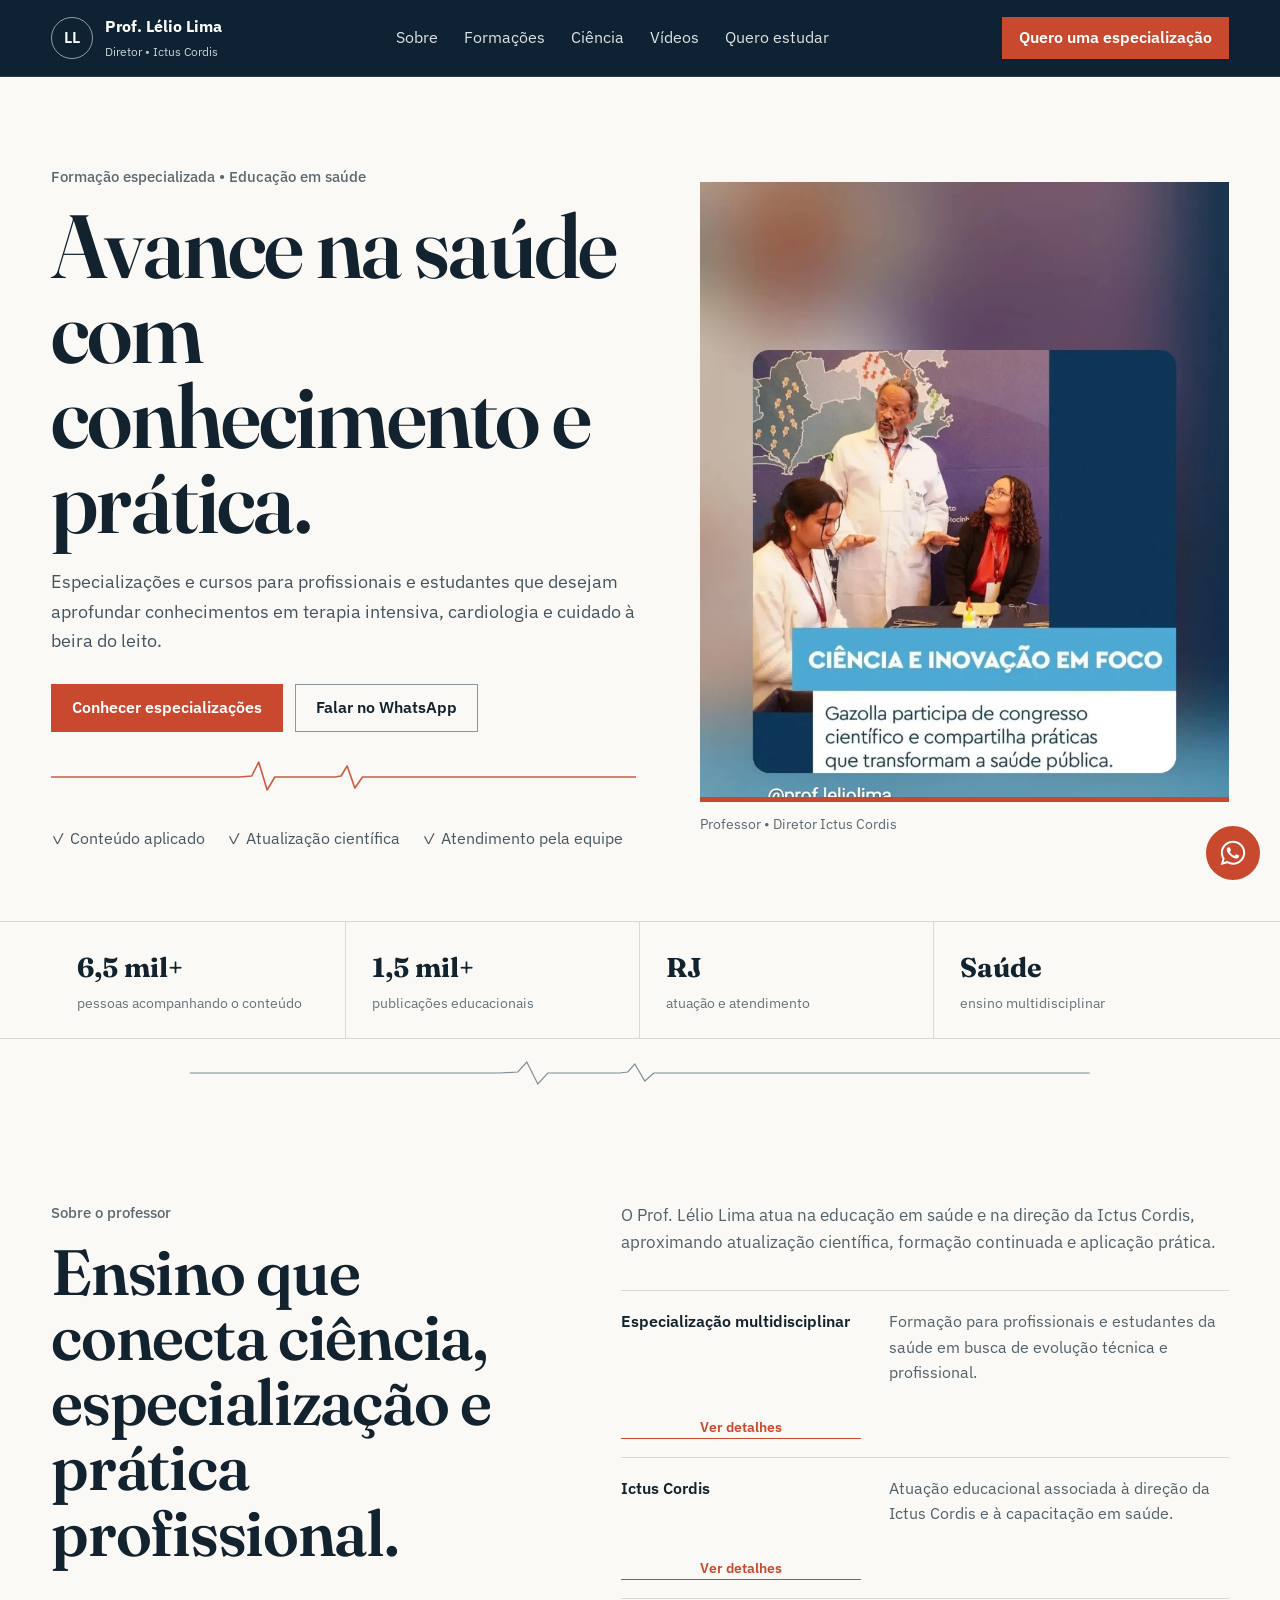
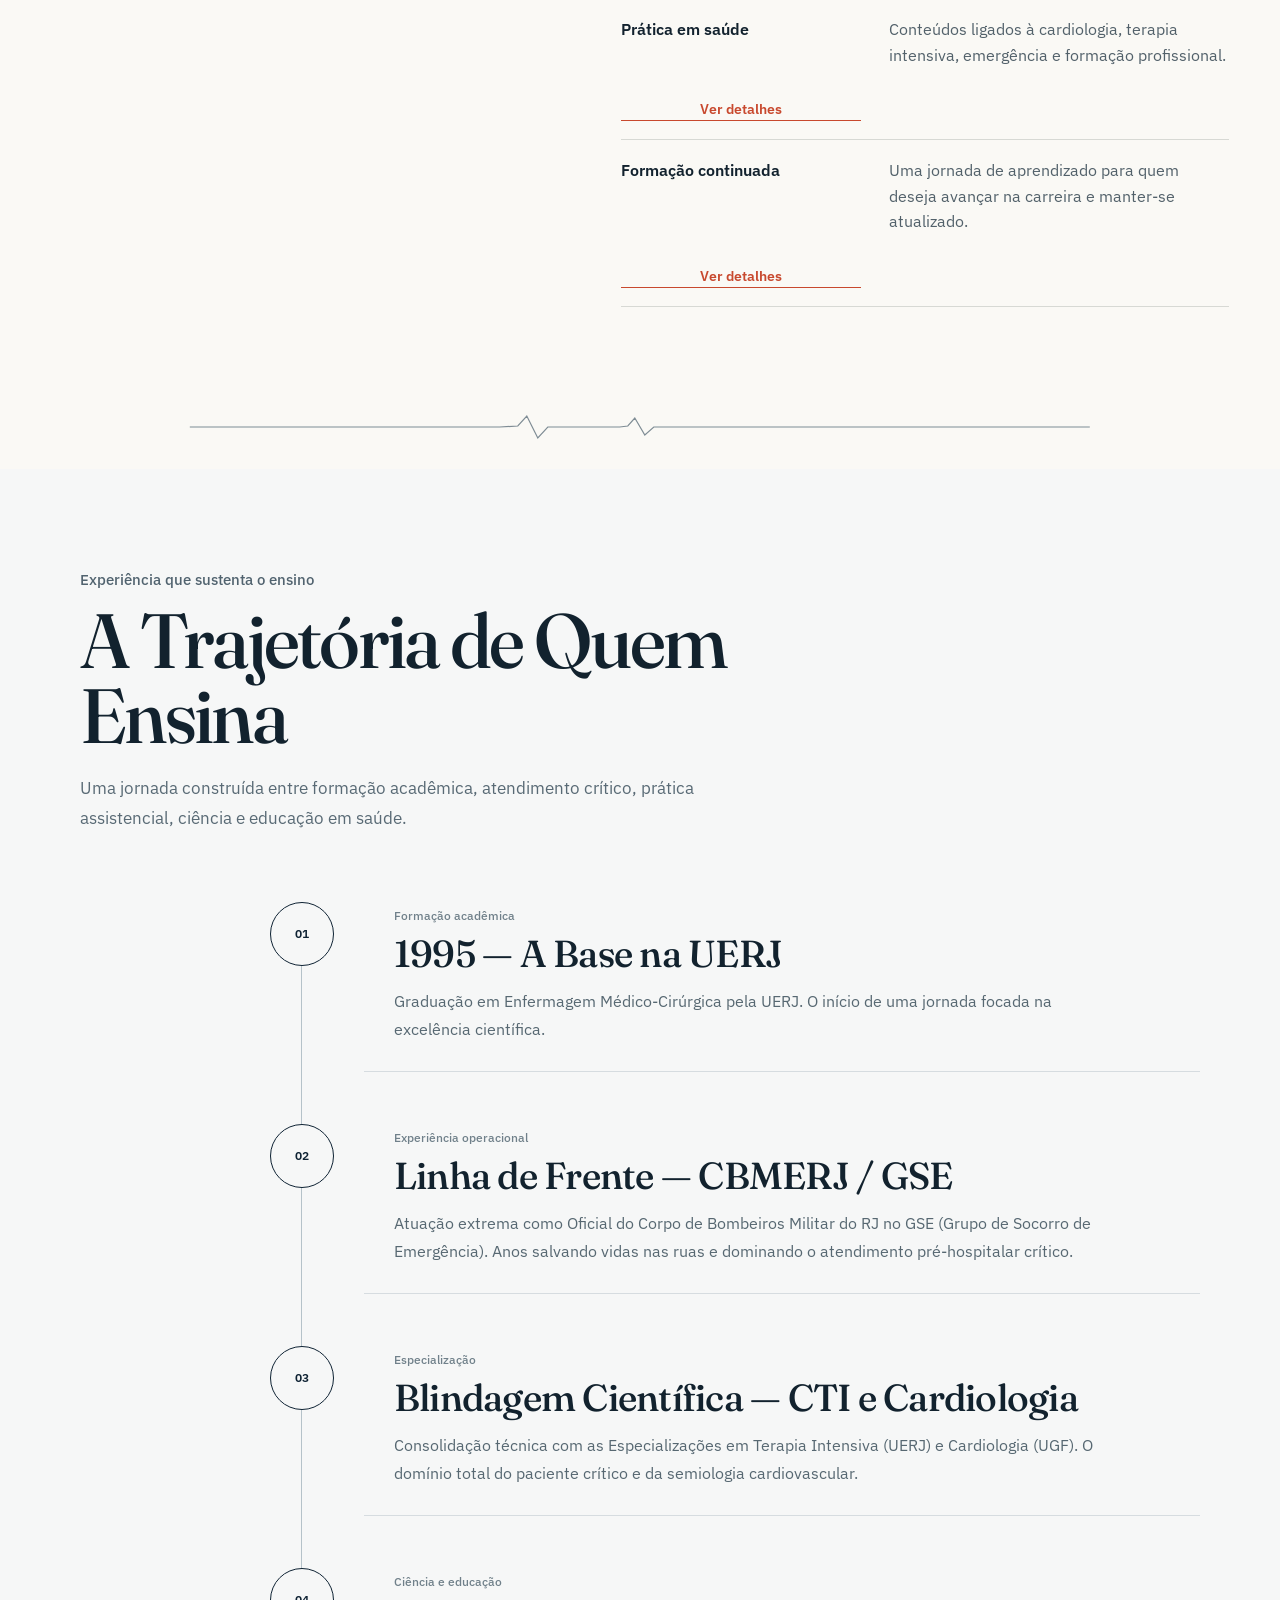
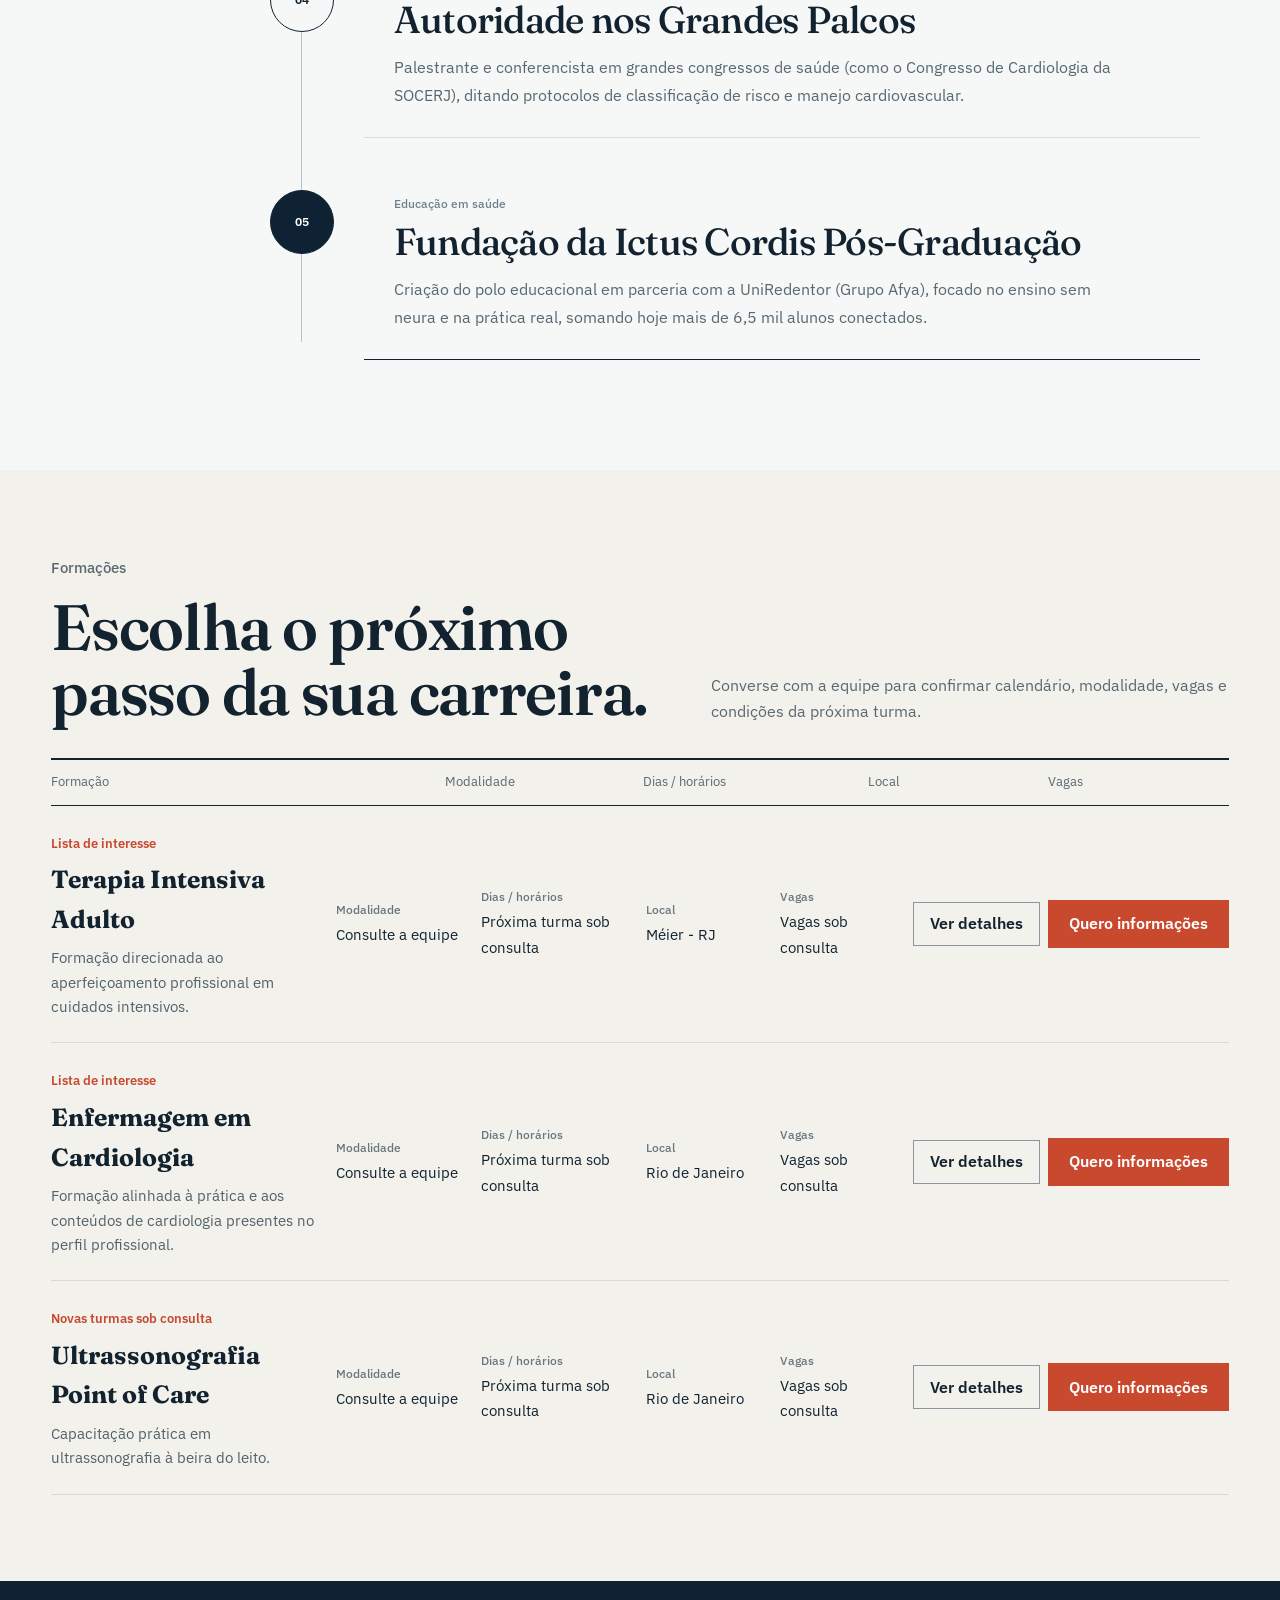
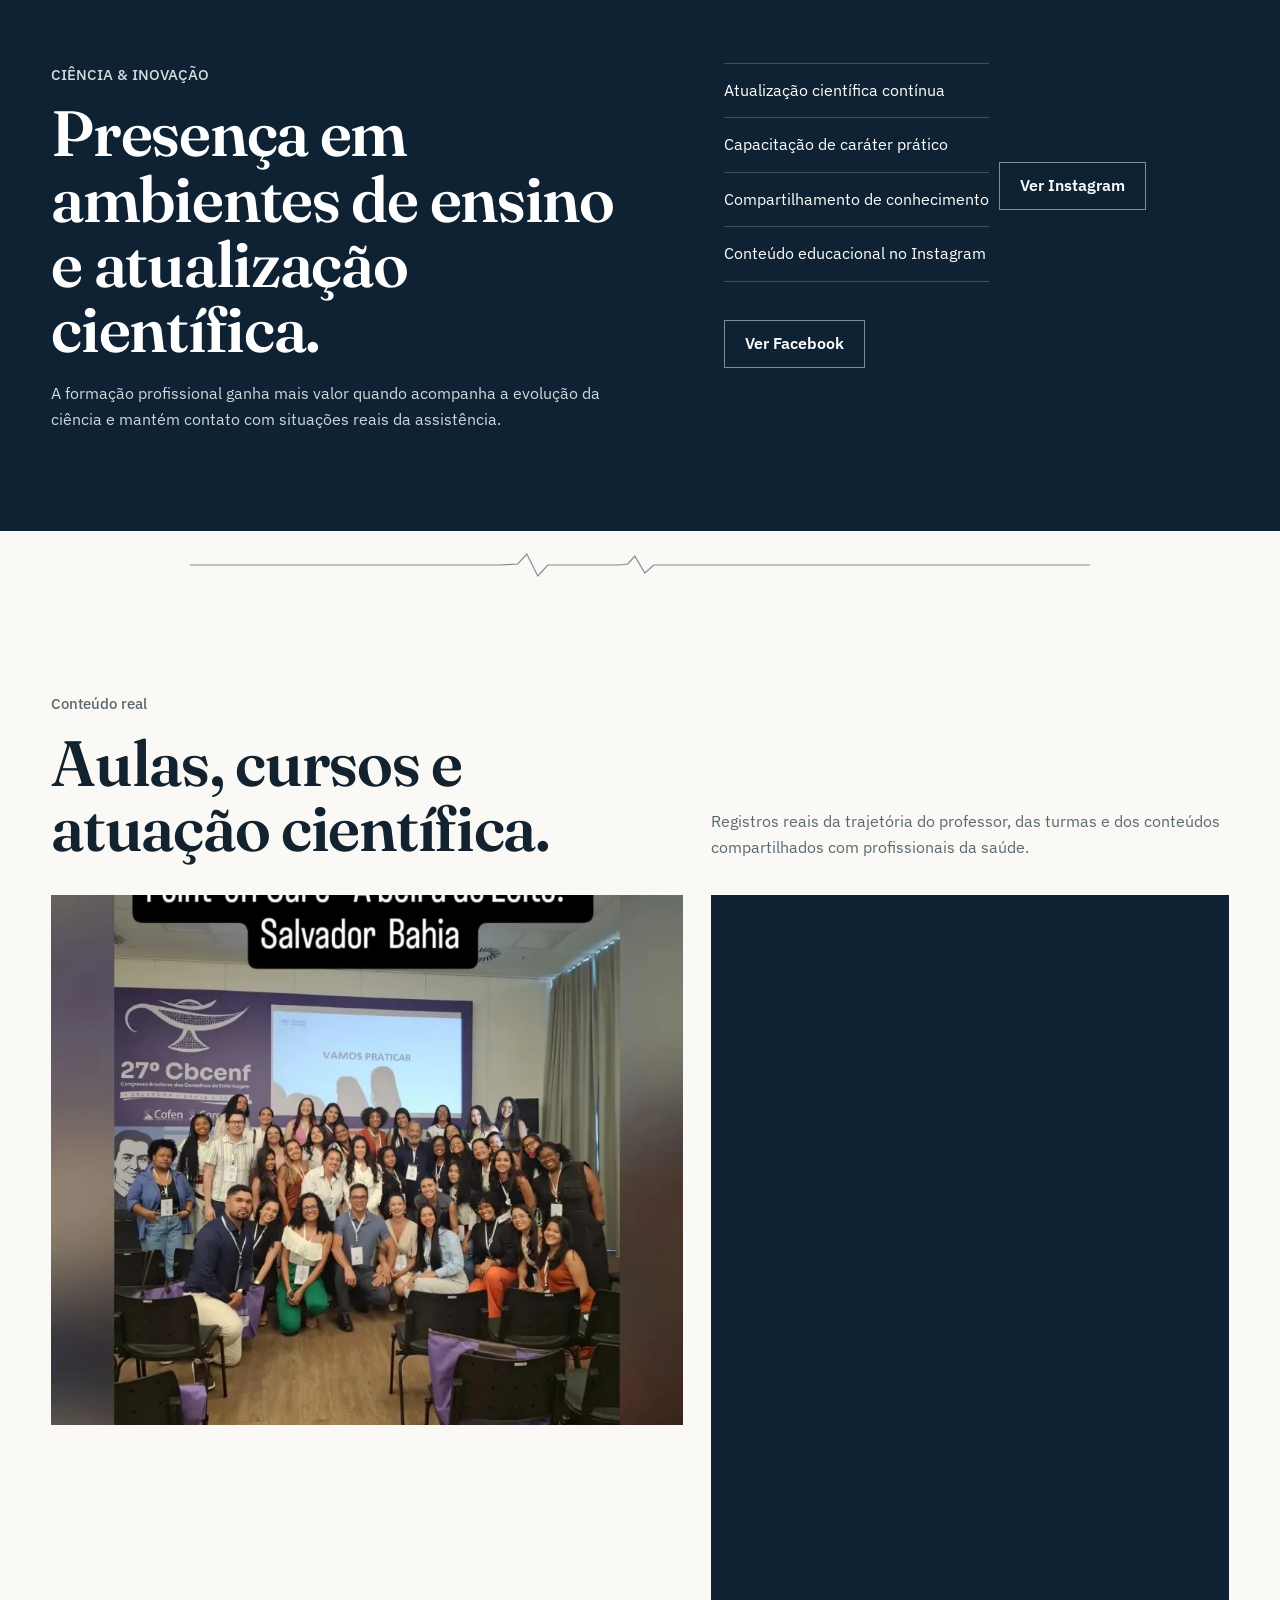
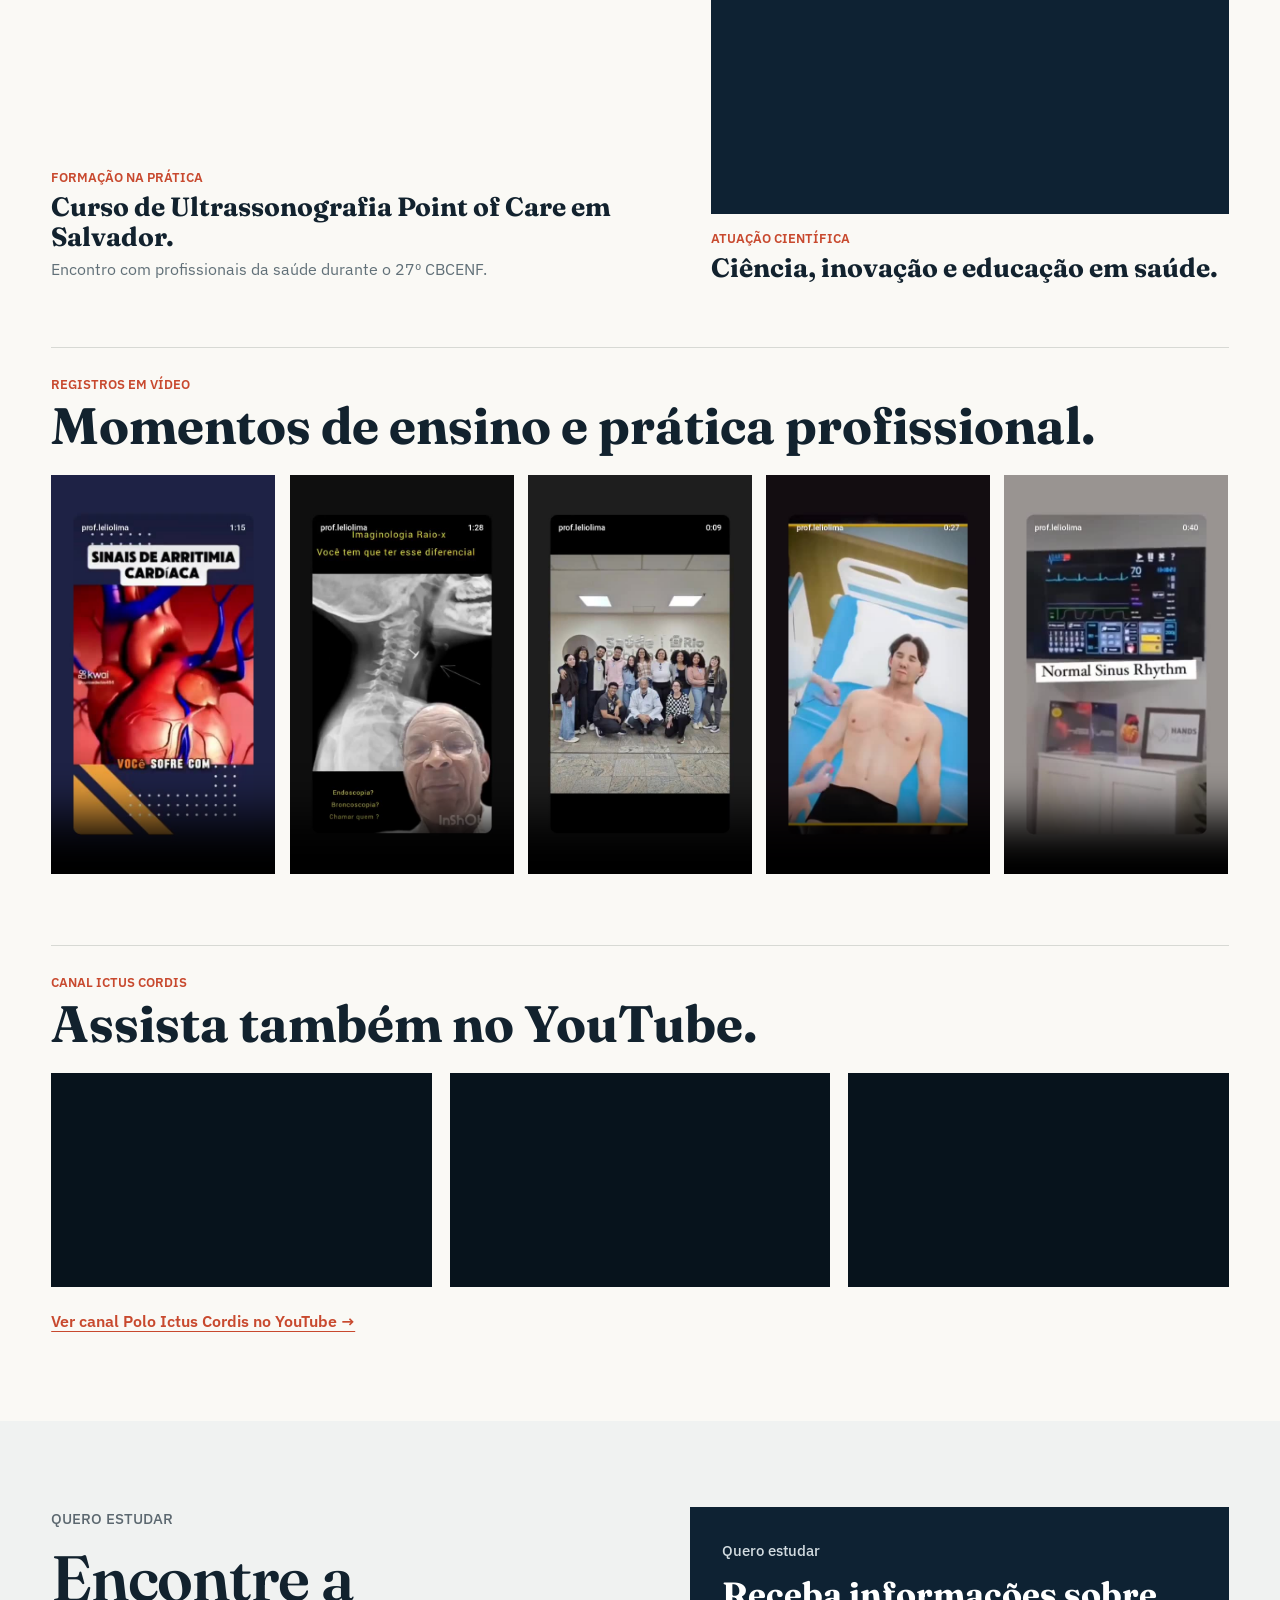
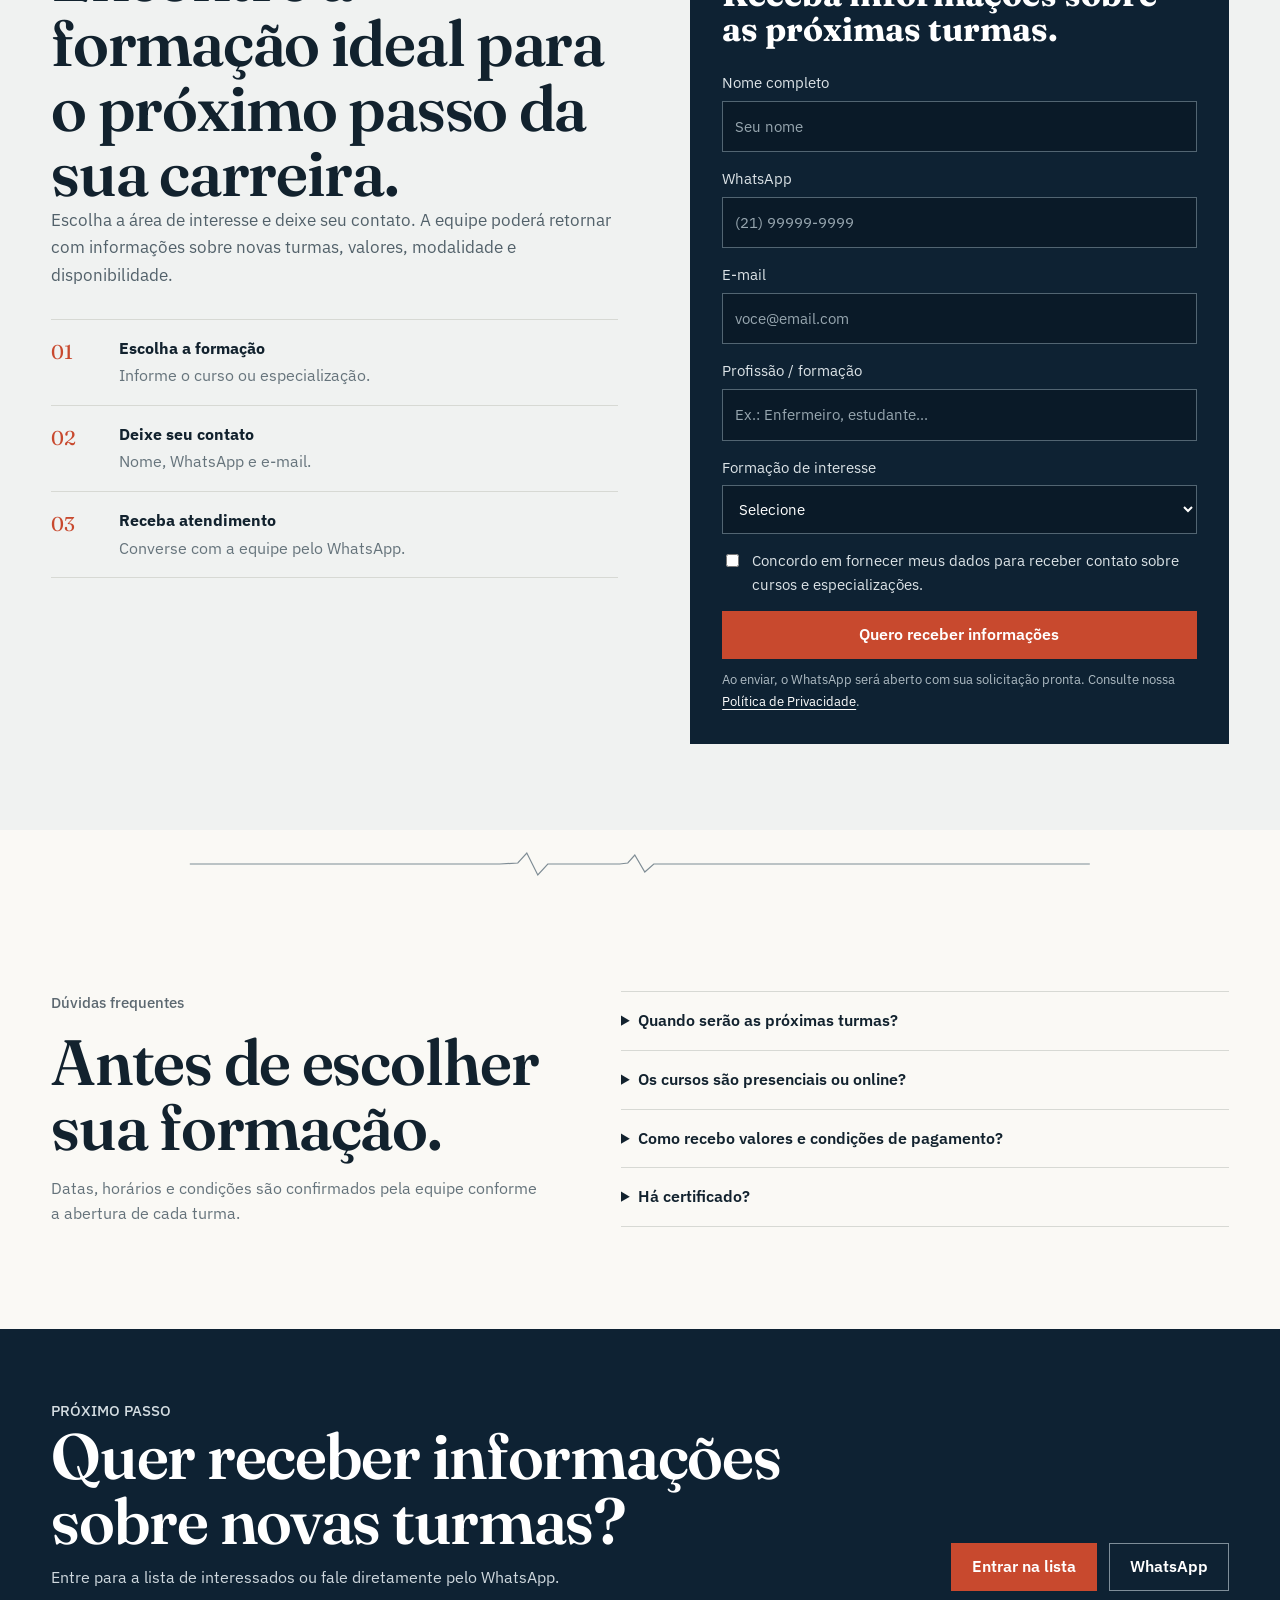
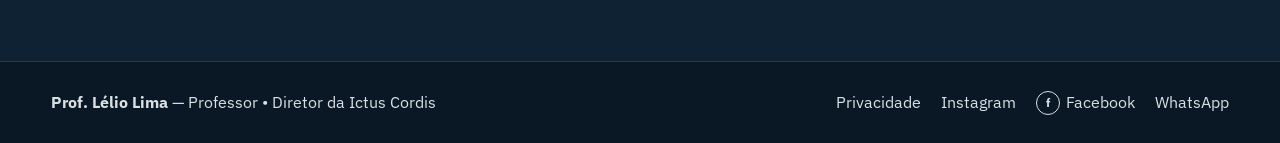
==== commit b4e5a2ba: "fix: exibe imagem cientifica inteira sem corte" ====
--- a/index.html
+++ b/index.html
@@ -17,7 +17,7 @@
   <link rel="preconnect" href="https://fonts.googleapis.com">
   <link rel="preconnect" href="https://fonts.gstatic.com" crossorigin>
   <link href="https://fonts.googleapis.com/css2?family=Fraunces:opsz,wght@9..144,500;9..144,600&family=IBM+Plex+Sans:wght@400;500;600&display=swap" rel="stylesheet">
-  <link rel="stylesheet" href="assets/css/style.css?v=20260918-1040">
+  <link rel="stylesheet" href="assets/css/style.css?v=20260918-1100">
   <script src="assets/js/config.js" defer></script>
   <script src="assets/js/app.js?v=20260918-1040" defer></script>
 </head>
--- a/assets/css/style.css
+++ b/assets/css/style.css
@@ -713,3 +713,35 @@
   [data-career-reveal]{opacity:1!important;transform:none!important;transition:none!important}
   .career-timeline-marker,.career-timeline-content{transition:none!important}
 }
+
+
+/* FIX DEFINITIVO — imagem científica inteira, sem corte */
+.photo-feature.portrait-feature{
+  justify-content:flex-start;
+  background:#0E2233;
+  overflow:hidden;
+}
+
+.photo-feature.portrait-feature img{
+  width:100%;
+  height:auto !important;
+  max-height:none !important;
+  aspect-ratio:auto !important;
+  object-fit:contain !important;
+  object-position:center top !important;
+  background:#0E2233;
+}
+
+.photo-feature.portrait-feature figcaption{
+  background:var(--paper);
+  width:100%;
+}
+
+@media(max-width:980px){
+  .photo-feature.portrait-feature img{
+    width:100%;
+    height:auto !important;
+    max-height:none !important;
+    object-fit:contain !important;
+  }
+}
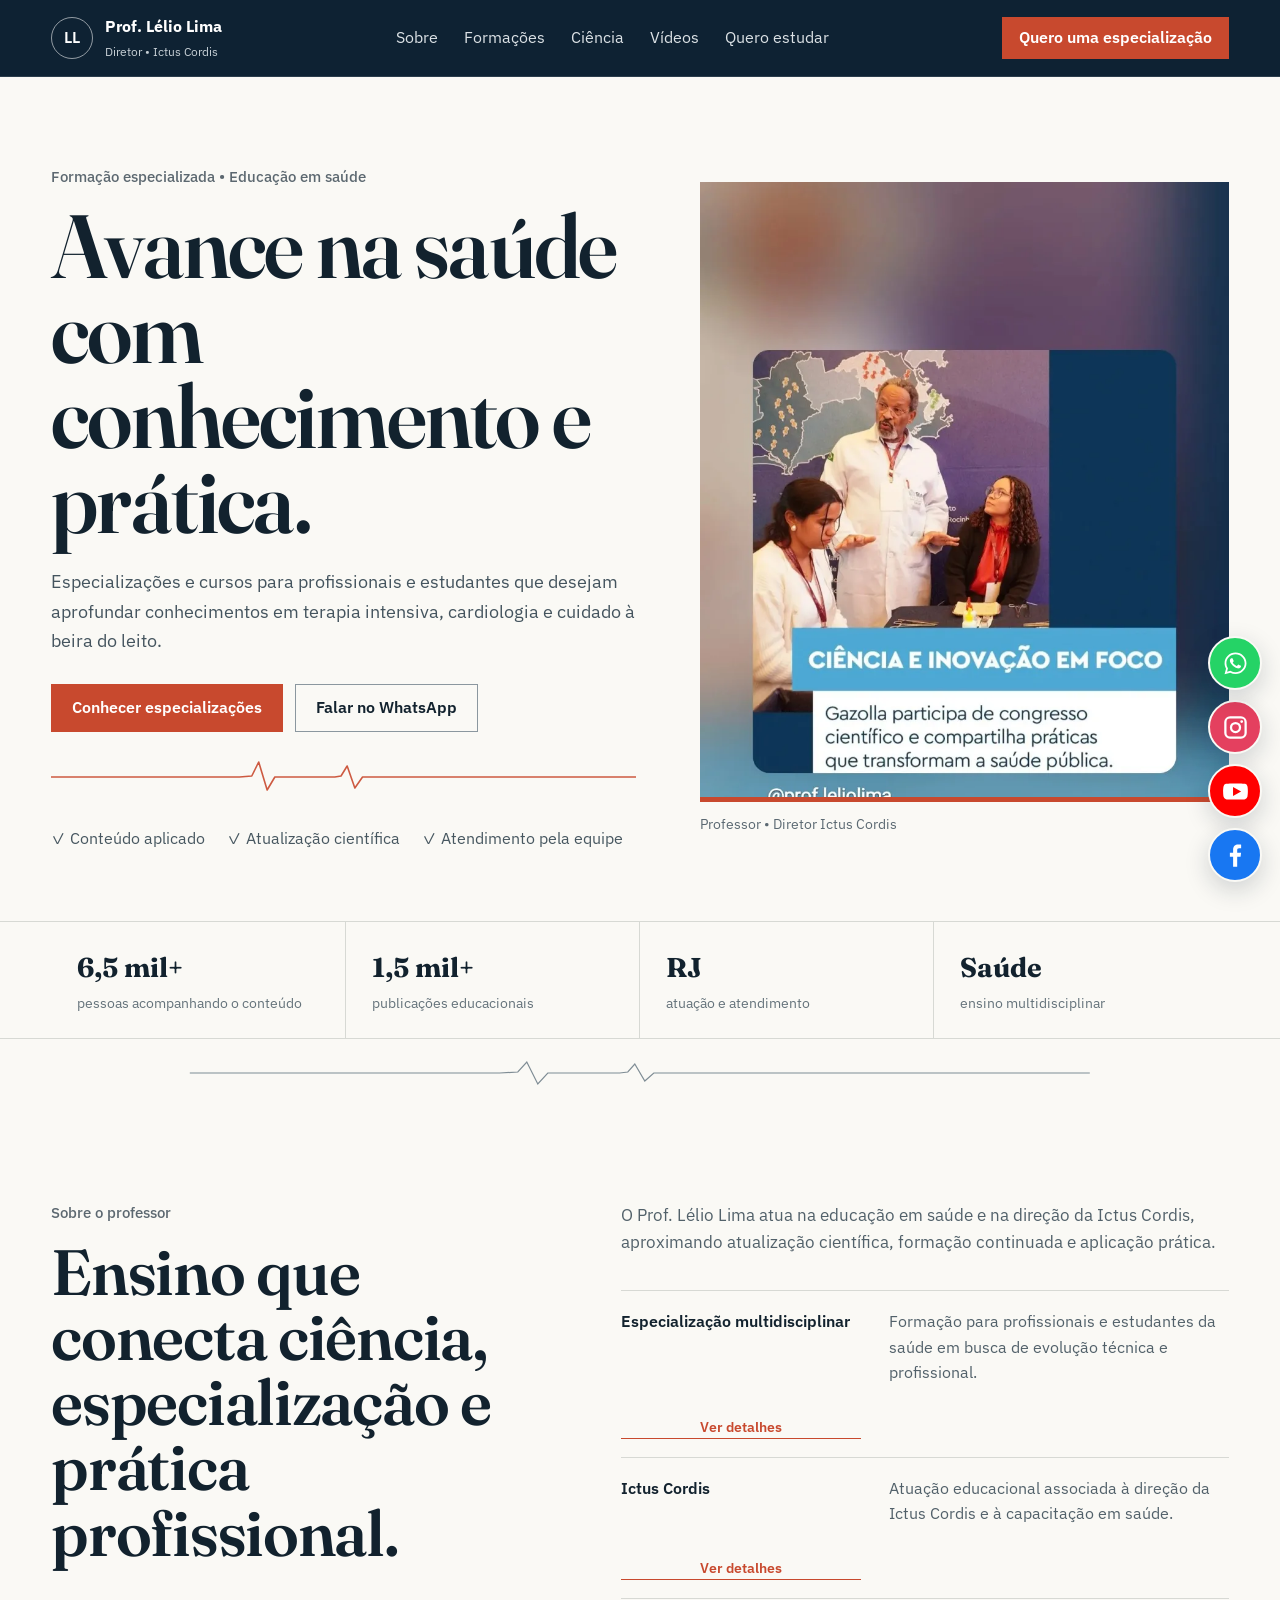
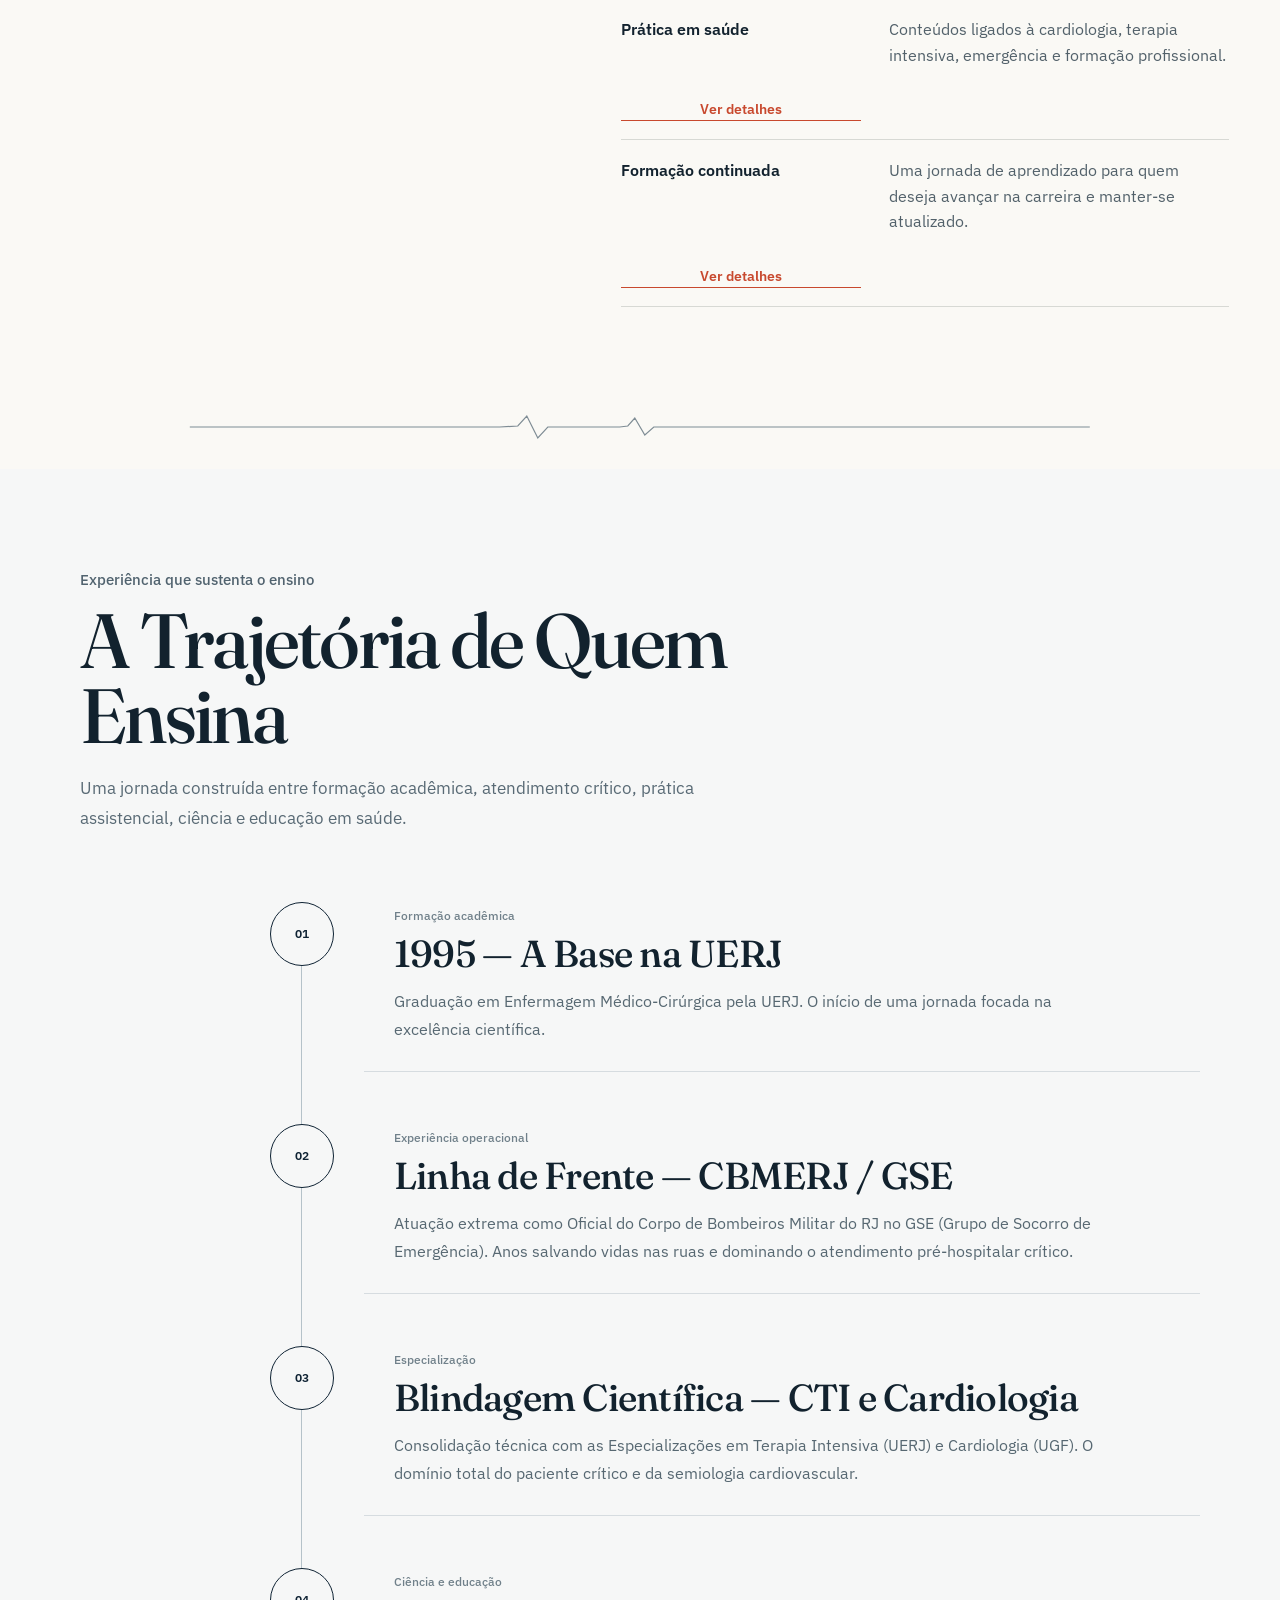
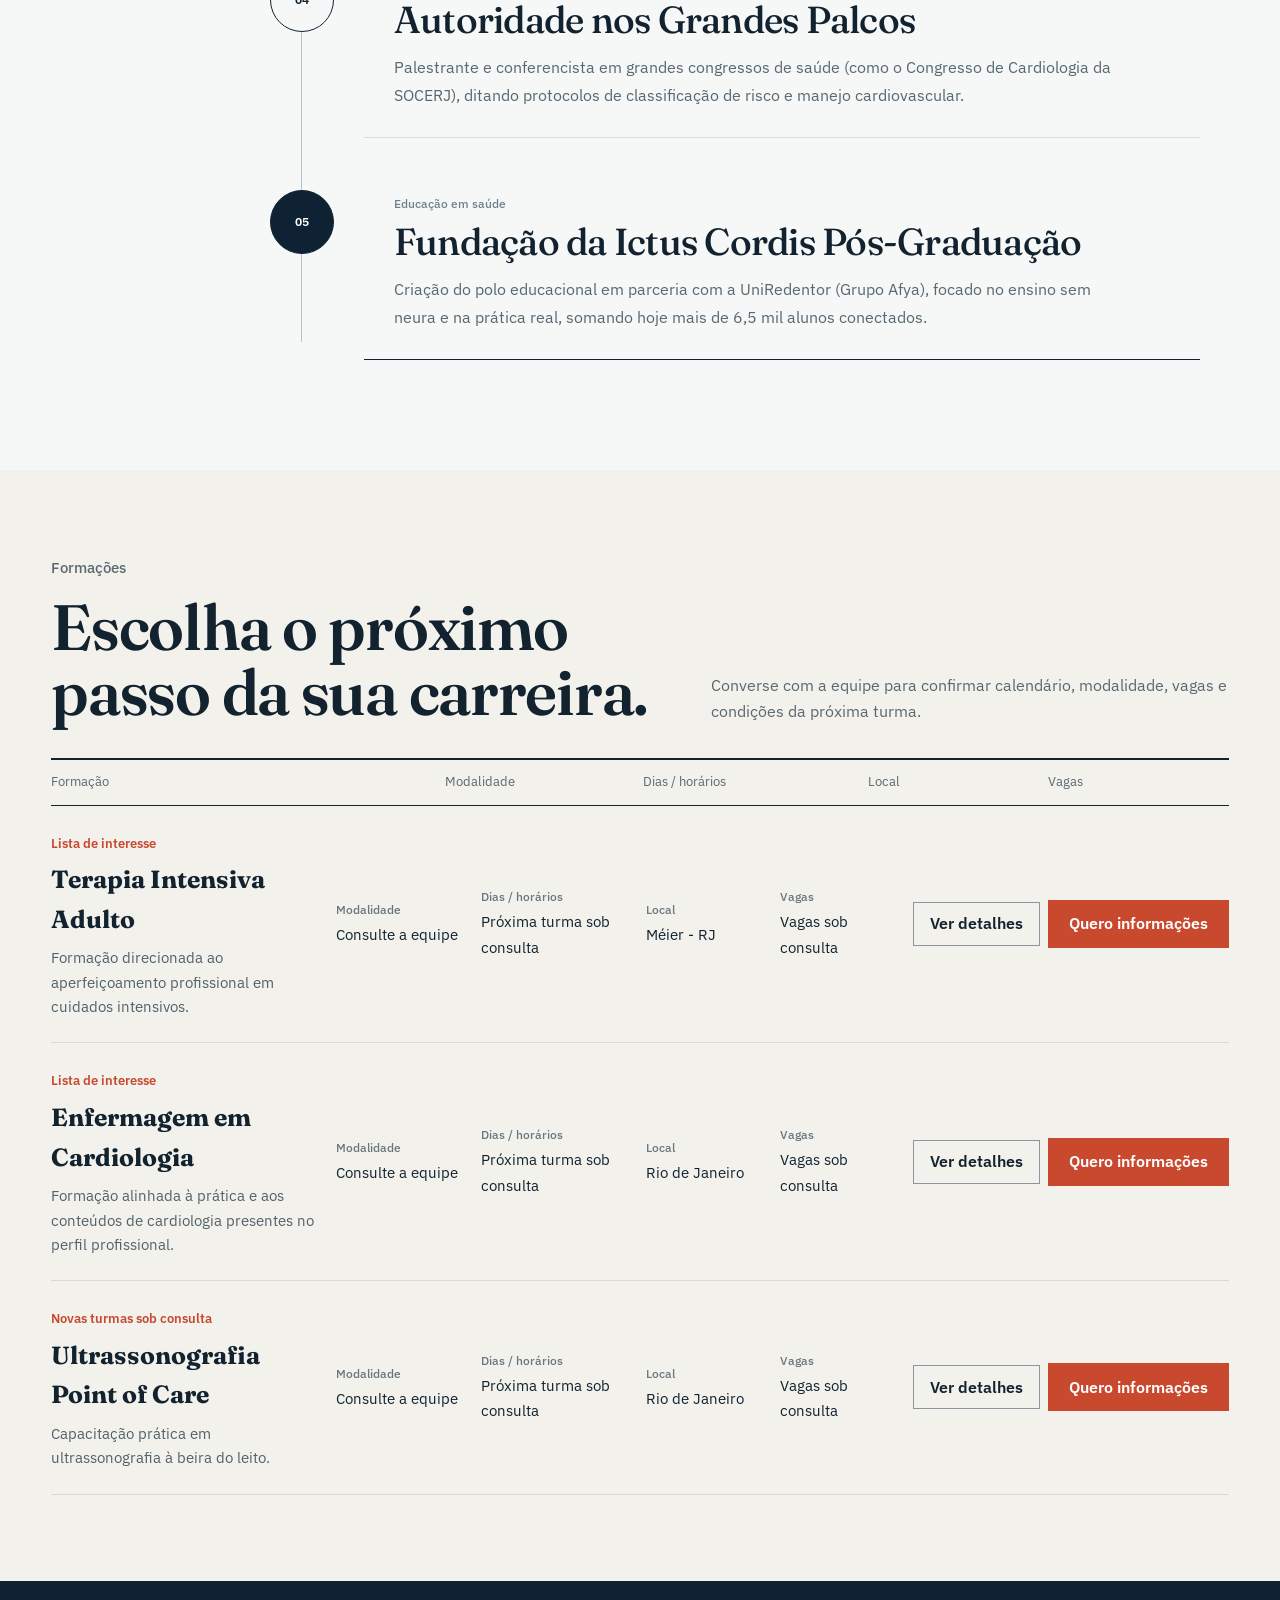
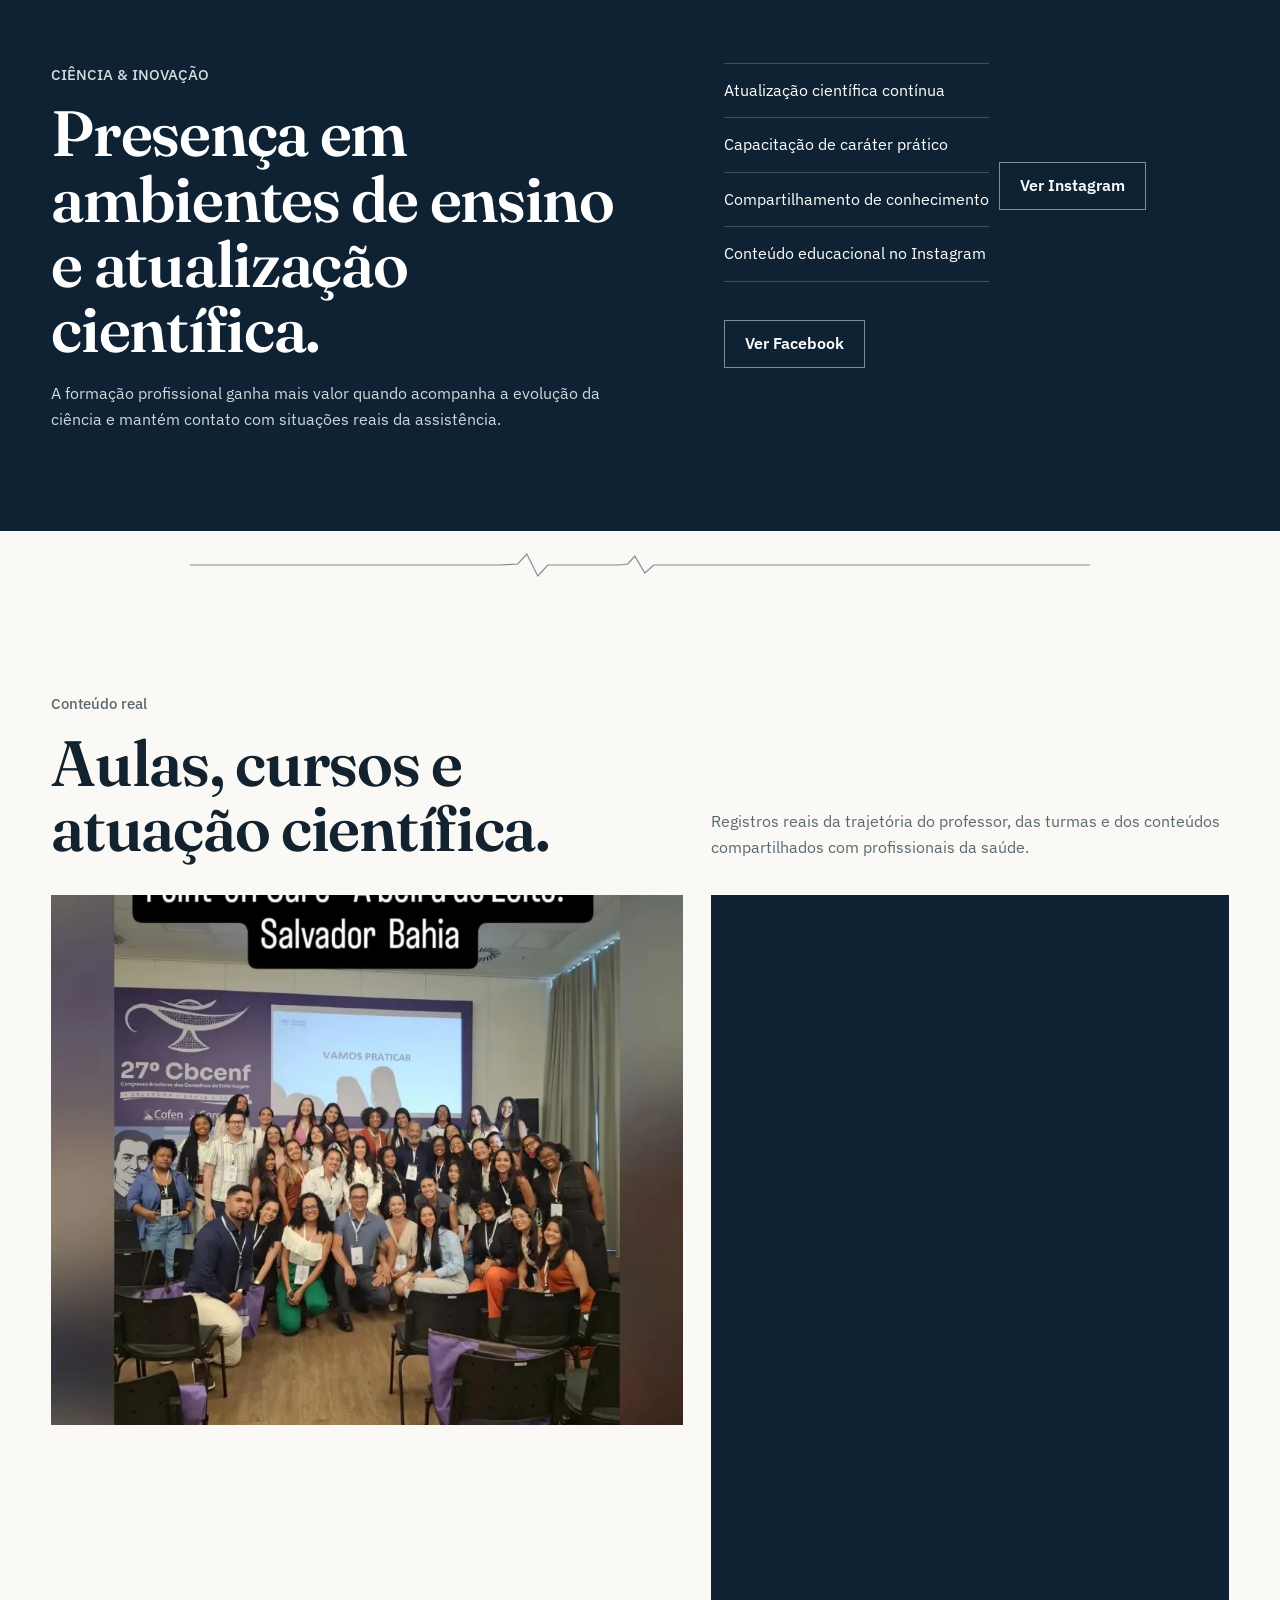
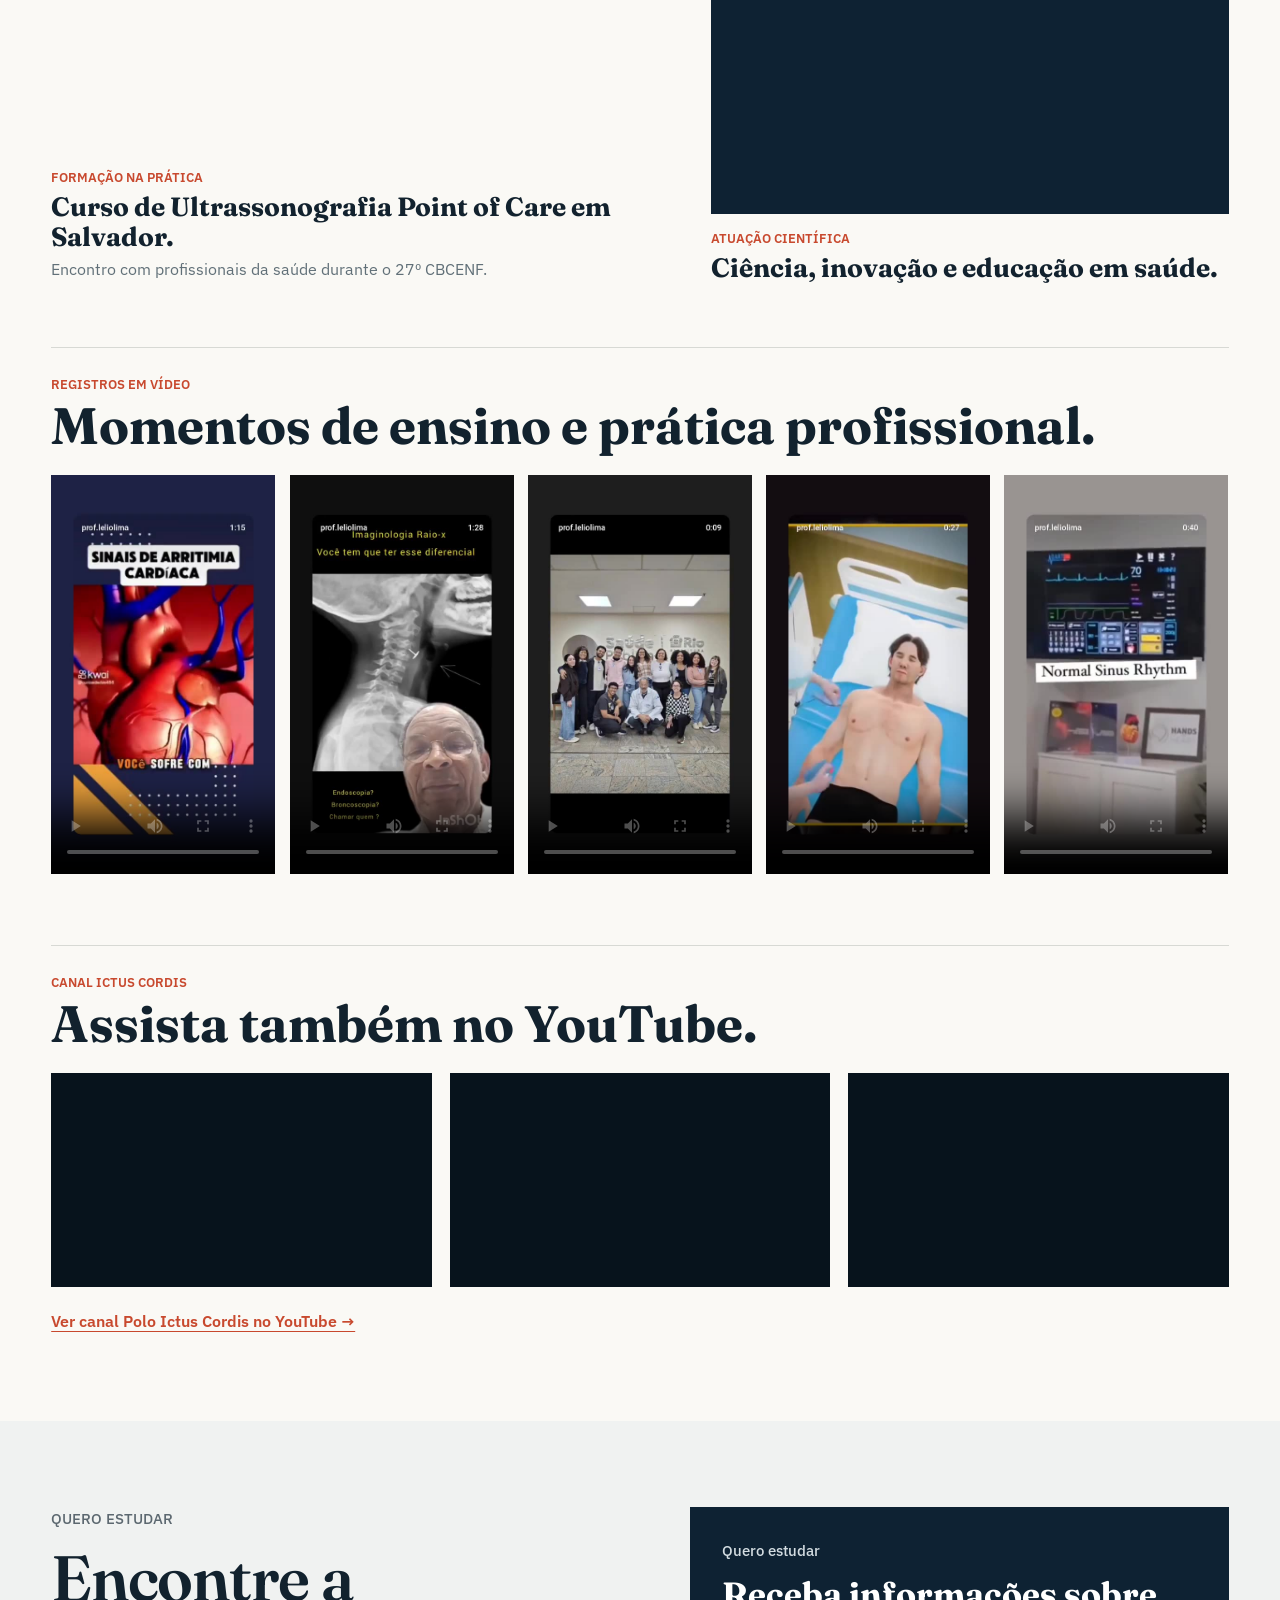
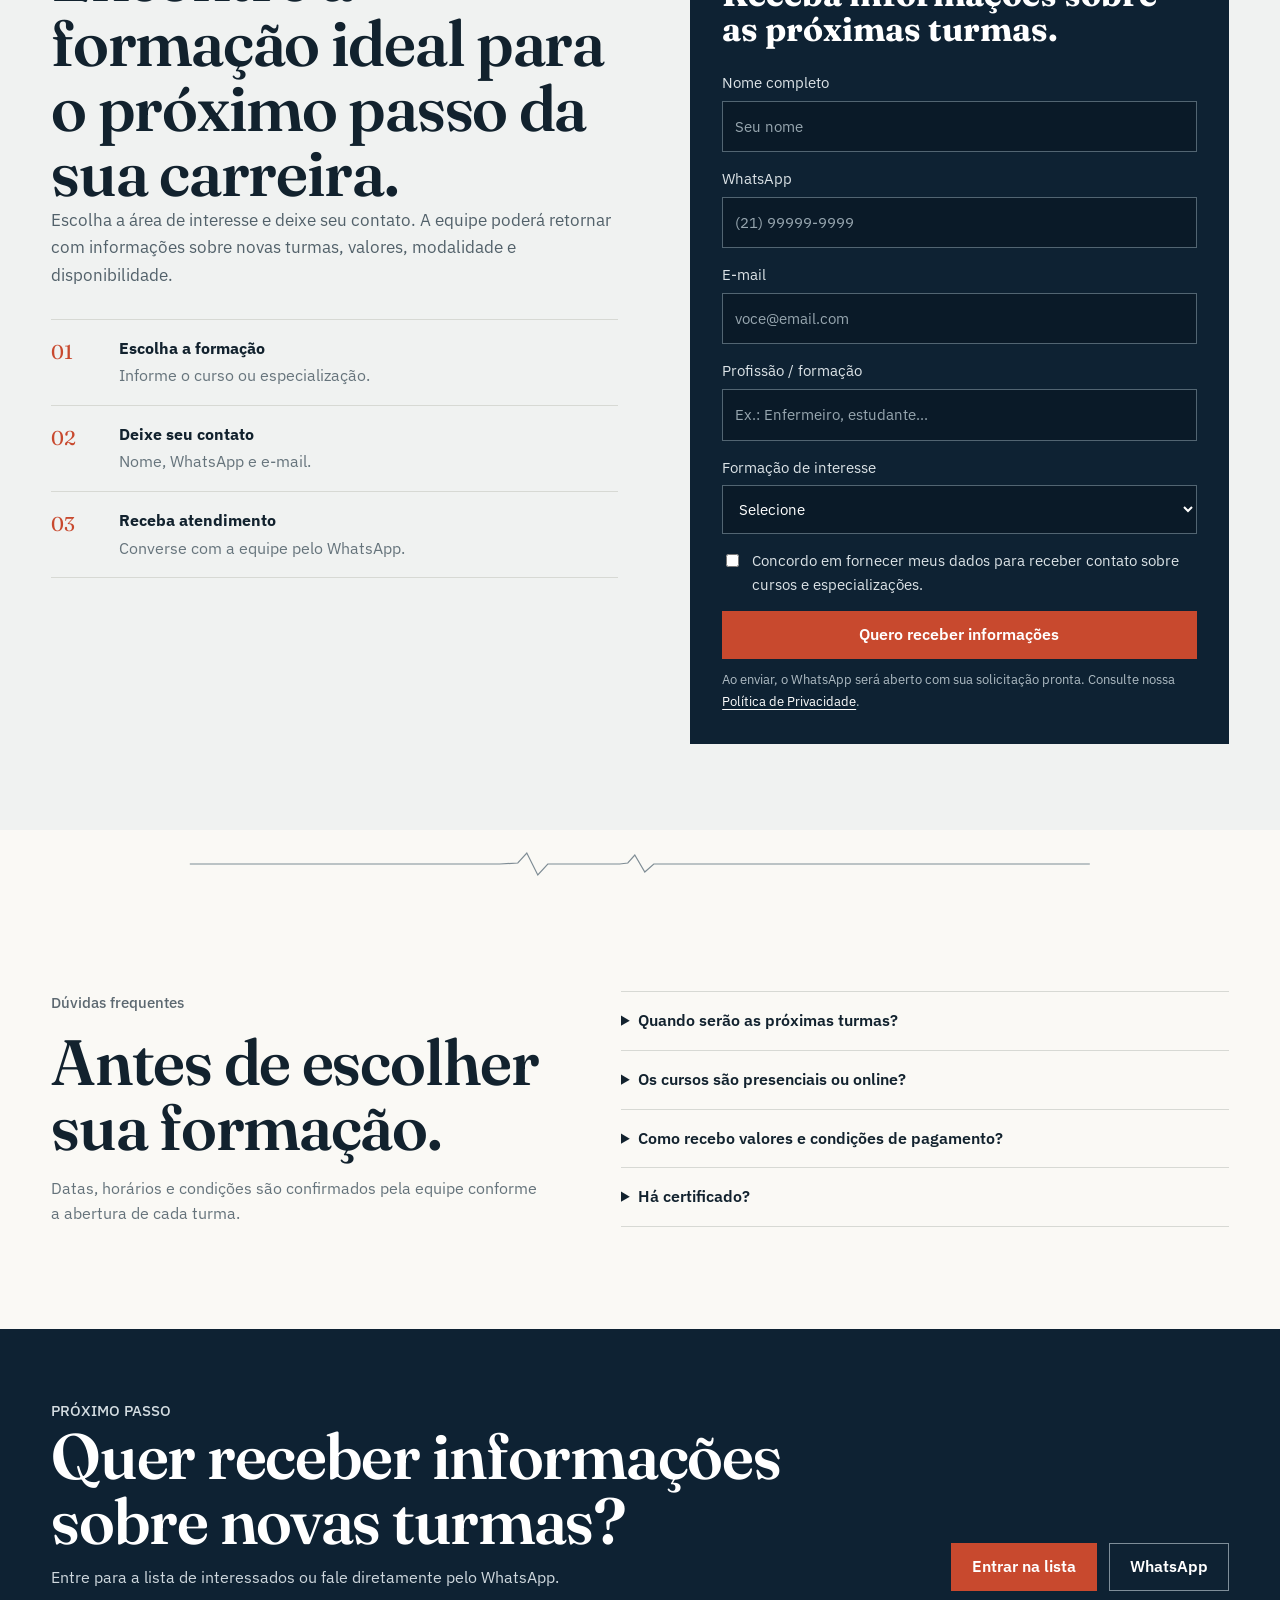
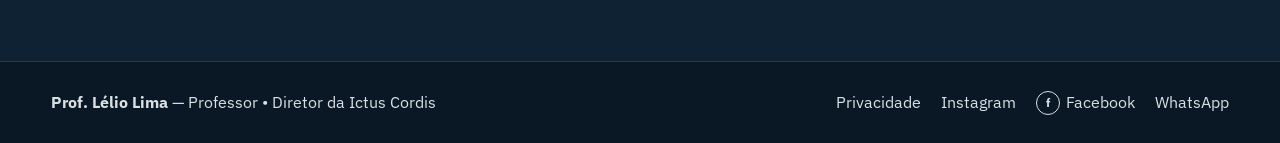
==== commit 27b4acb8: "feat: adiciona barra social flutuante com Instagram YouTube Facebook e WhatsApp" ====
--- a/index.html
+++ b/index.html
@@ -17,7 +17,7 @@
   <link rel="preconnect" href="https://fonts.googleapis.com">
   <link rel="preconnect" href="https://fonts.gstatic.com" crossorigin>
   <link href="https://fonts.googleapis.com/css2?family=Fraunces:opsz,wght@9..144,500;9..144,600&family=IBM+Plex+Sans:wght@400;500;600&display=swap" rel="stylesheet">
-  <link rel="stylesheet" href="assets/css/style.css?v=20260918-1100">
+  <link rel="stylesheet" href="assets/css/style.css?v=20260918-1020">
   <script src="assets/js/config.js" defer></script>
   <script src="assets/js/app.js?v=20260918-1040" defer></script>
 </head>
@@ -343,10 +343,51 @@
   </section>
 </div>
 
-<a class="floating-wa wa-link" data-message="Olá Professor Lélio, vim pelo site e gostaria de informações." target="_blank" rel="noopener" aria-label="Falar no WhatsApp">
-  <svg viewBox="0 0 32 32" aria-hidden="true" focusable="false">
-    <path d="M16.04 3C8.88 3 3.06 8.72 3.06 15.77c0 2.25.6 4.45 1.74 6.38L3 28.75l6.83-1.76a13.16 13.16 0 0 0 6.2 1.56h.01C23.2 28.55 29 22.83 29 15.77S23.2 3 16.04 3Zm0 23.39h-.01a10.95 10.95 0 0 1-5.58-1.52l-.4-.23-4.05 1.04 1.08-3.88-.26-.4a10.49 10.49 0 0 1-1.64-5.63c0-5.86 4.87-10.62 10.86-10.62 5.98 0 10.85 4.76 10.85 10.62 0 5.86-4.87 10.62-10.85 10.62Zm5.95-7.96c-.33-.16-1.92-.93-2.22-1.03-.3-.11-.52-.16-.74.16-.22.32-.85 1.03-1.04 1.24-.19.21-.38.24-.71.08-.33-.16-1.38-.5-2.63-1.59-.97-.85-1.63-1.9-1.82-2.22-.19-.32-.02-.5.14-.66.15-.15.33-.37.49-.56.17-.19.22-.32.33-.53.11-.21.05-.4-.03-.56-.08-.16-.74-1.75-1.01-2.4-.27-.64-.54-.56-.74-.57h-.63c-.22 0-.57.08-.87.4-.3.32-1.14 1.09-1.14 2.66 0 1.56 1.17 3.07 1.33 3.28.16.21 2.3 3.44 5.57 4.82.78.33 1.38.53 1.85.68.78.24 1.49.21 2.05.13.63-.09 1.92-.77 2.19-1.51.27-.75.27-1.39.19-1.52-.08-.14-.3-.22-.63-.38Z"/>
-  </svg>
-</a>
+
+<div class="floating-socials" aria-label="Redes sociais">
+  <a class="floating-social floating-wa wa-link"
+     data-message="Olá Professor Lélio, vim pelo site e gostaria de informações."
+     target="_blank"
+     rel="noopener"
+     aria-label="Falar no WhatsApp"
+     title="WhatsApp">
+    <svg viewBox="0 0 32 32" aria-hidden="true" focusable="false">
+      <path d="M16.04 3C8.88 3 3.06 8.72 3.06 15.77c0 2.25.6 4.45 1.74 6.38L3 28.75l6.83-1.76a13.16 13.16 0 0 0 6.2 1.56h.01C23.2 28.55 29 22.83 29 15.77S23.2 3 16.04 3Zm0 23.39h-.01a10.95 10.95 0 0 1-5.58-1.52l-.4-.23-4.05 1.04 1.08-3.88-.26-.4a10.49 10.49 0 0 1-1.64-5.63c0-5.86 4.87-10.62 10.86-10.62 5.98 0 10.85 4.76 10.85 10.62 0 5.86-4.87 10.62-10.85 10.62Zm5.95-7.96c-.33-.16-1.92-.93-2.22-1.03-.3-.11-.52-.16-.74.16-.22.32-.85 1.03-1.04 1.24-.19.21-.38.24-.71.08-.33-.16-1.38-.5-2.63-1.59-.97-.85-1.63-1.9-1.82-2.22-.19-.32-.02-.5.14-.66.15-.15.33-.37.49-.56.17-.19.22-.32.33-.53.11-.21.05-.4-.03-.56-.08-.16-.74-1.75-1.01-2.4-.27-.64-.54-.56-.74-.57h-.63c-.22 0-.57.08-.87.4-.3.32-1.14 1.09-1.14 2.66 0 1.56 1.17 3.07 1.33 3.28.16.21 2.3 3.44 5.57 4.82.78.33 1.38.53 1.85.68.78.24 1.49.21 2.05.13.63-.09 1.92-.77 2.19-1.51.27-.75.27-1.39.19-1.52-.08-.14-.3-.22-.63-.38Z"/>
+    </svg>
+  </a>
+
+  <a class="floating-social floating-instagram"
+     href="https://www.instagram.com/prof.leliolima"
+     target="_blank"
+     rel="noopener"
+     aria-label="Abrir Instagram"
+     title="Instagram">
+    <svg viewBox="0 0 24 24" aria-hidden="true" focusable="false">
+      <path d="M7.2 2h9.6A5.2 5.2 0 0 1 22 7.2v9.6a5.2 5.2 0 0 1-5.2 5.2H7.2A5.2 5.2 0 0 1 2 16.8V7.2A5.2 5.2 0 0 1 7.2 2Zm-.18 2A3.02 3.02 0 0 0 4 7.02v9.96A3.02 3.02 0 0 0 7.02 20h9.96A3.02 3.02 0 0 0 20 16.98V7.02A3.02 3.02 0 0 0 16.98 4H7.02ZM17.5 5.5a1.25 1.25 0 1 1 0 2.5 1.25 1.25 0 0 1 0-2.5ZM12 7a5 5 0 1 1 0 10 5 5 0 0 1 0-10Zm0 2a3 3 0 1 0 0 6 3 3 0 0 0 0-6Z"/>
+    </svg>
+  </a>
+
+  <a class="floating-social floating-youtube"
+     href="https://www.youtube.com/@poloictuscordis888"
+     target="_blank"
+     rel="noopener"
+     aria-label="Abrir YouTube"
+     title="YouTube">
+    <svg viewBox="0 0 24 24" aria-hidden="true" focusable="false">
+      <path d="M23 12s0-3.15-.4-4.67a3 3 0 0 0-2.12-2.12C18.96 4.8 12 4.8 12 4.8s-6.96 0-8.48.41A3 3 0 0 0 1.4 7.33C1 8.85 1 12 1 12s0 3.15.4 4.67a3 3 0 0 0 2.12 2.12c1.52.41 8.48.41 8.48.41s6.96 0 8.48-.41a3 3 0 0 0 2.12-2.12C23 15.15 23 12 23 12Zm-13.2 4.1V7.9L17 12l-7.2 4.1Z"/>
+    </svg>
+  </a>
+
+  <a class="floating-social floating-facebook"
+     href="https://www.facebook.com/leliolima.ictuspos/"
+     target="_blank"
+     rel="noopener"
+     aria-label="Abrir Facebook"
+     title="Facebook">
+    <svg viewBox="0 0 24 24" aria-hidden="true" focusable="false">
+      <path d="M13.5 22v-9h3l.45-3.5H13.5V7.25c0-1.01.28-1.7 1.73-1.7H17V2.42C16.69 2.38 15.62 2.3 14.35 2.3c-2.65 0-4.47 1.62-4.47 4.59V9.5H7v3.5h2.88v9h3.62Z"/>
+    </svg>
+  </a>
+</div>
 </body>
 </html>
--- a/assets/css/style.css
+++ b/assets/css/style.css
@@ -745,3 +745,85 @@
     object-fit:contain !important;
   }
 }
+
+
+/* ===== BARRA SOCIAL FLUTUANTE ===== */
+.floating-socials{
+  position:fixed;
+  right:18px;
+  bottom:18px;
+  z-index:1000;
+  display:flex;
+  flex-direction:column;
+  gap:10px;
+  align-items:center;
+}
+
+.floating-social{
+  width:54px;
+  height:54px;
+  border-radius:50%;
+  display:grid;
+  place-items:center;
+  color:#fff;
+  text-decoration:none;
+  border:2px solid var(--paper);
+  box-shadow:0 8px 24px rgba(14,34,51,.18);
+  transition:transform .25s ease-out,box-shadow .25s ease-out,filter .25s ease-out;
+}
+
+.floating-social:hover{
+  transform:translateY(-2px) scale(1.06);
+  box-shadow:0 12px 30px rgba(14,34,51,.26);
+  filter:brightness(1.04);
+}
+
+.floating-social svg{
+  width:27px;
+  height:27px;
+  fill:currentColor;
+  display:block;
+}
+
+.floating-wa{
+  position:static !important;
+  right:auto !important;
+  bottom:auto !important;
+  background:#25D366;
+}
+
+.floating-instagram{
+  background:#E4405F;
+}
+
+.floating-youtube{
+  background:#FF0000;
+}
+
+.floating-facebook{
+  background:#1877F2;
+}
+
+@media(max-width:620px){
+  .floating-socials{
+    right:12px;
+    bottom:12px;
+    gap:8px;
+  }
+
+  .floating-social{
+    width:48px;
+    height:48px;
+  }
+
+  .floating-social svg{
+    width:24px;
+    height:24px;
+  }
+}
+
+@media(prefers-reduced-motion:reduce){
+  .floating-social{
+    transition:none!important;
+  }
+}
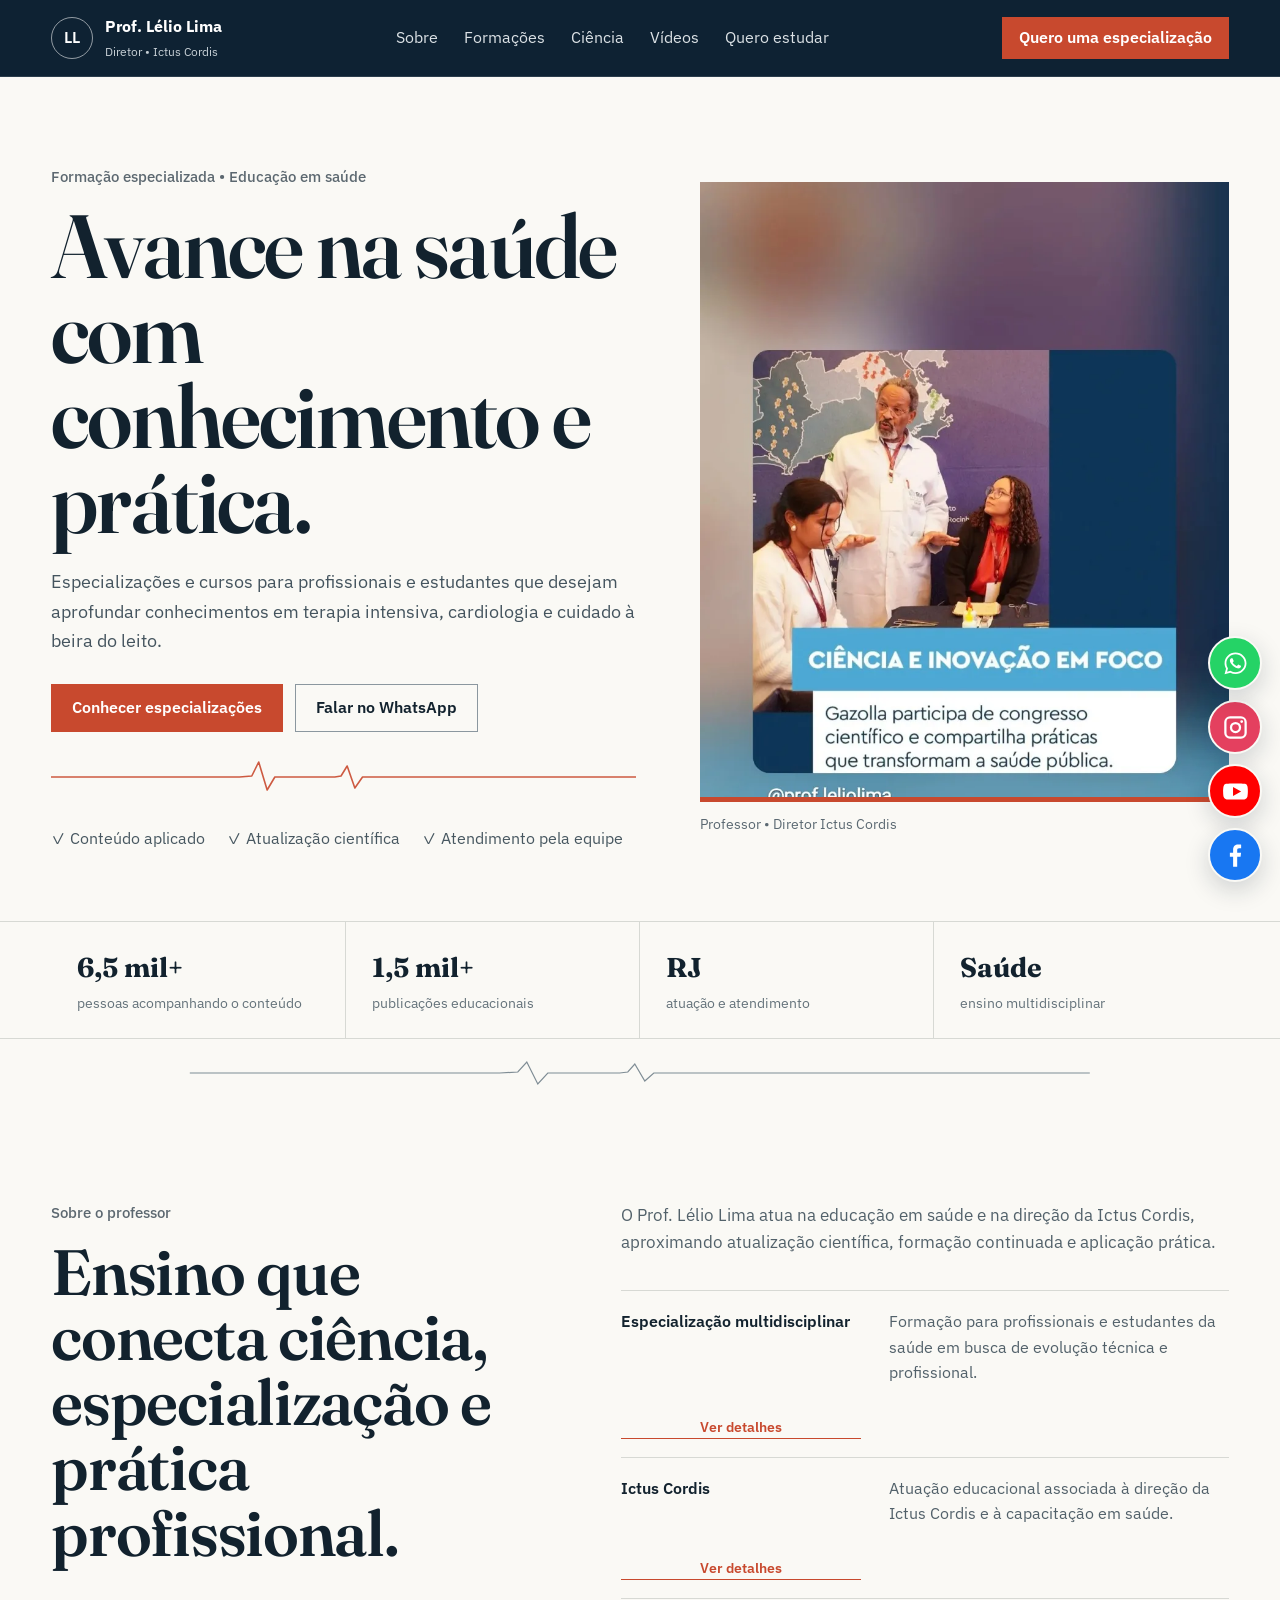
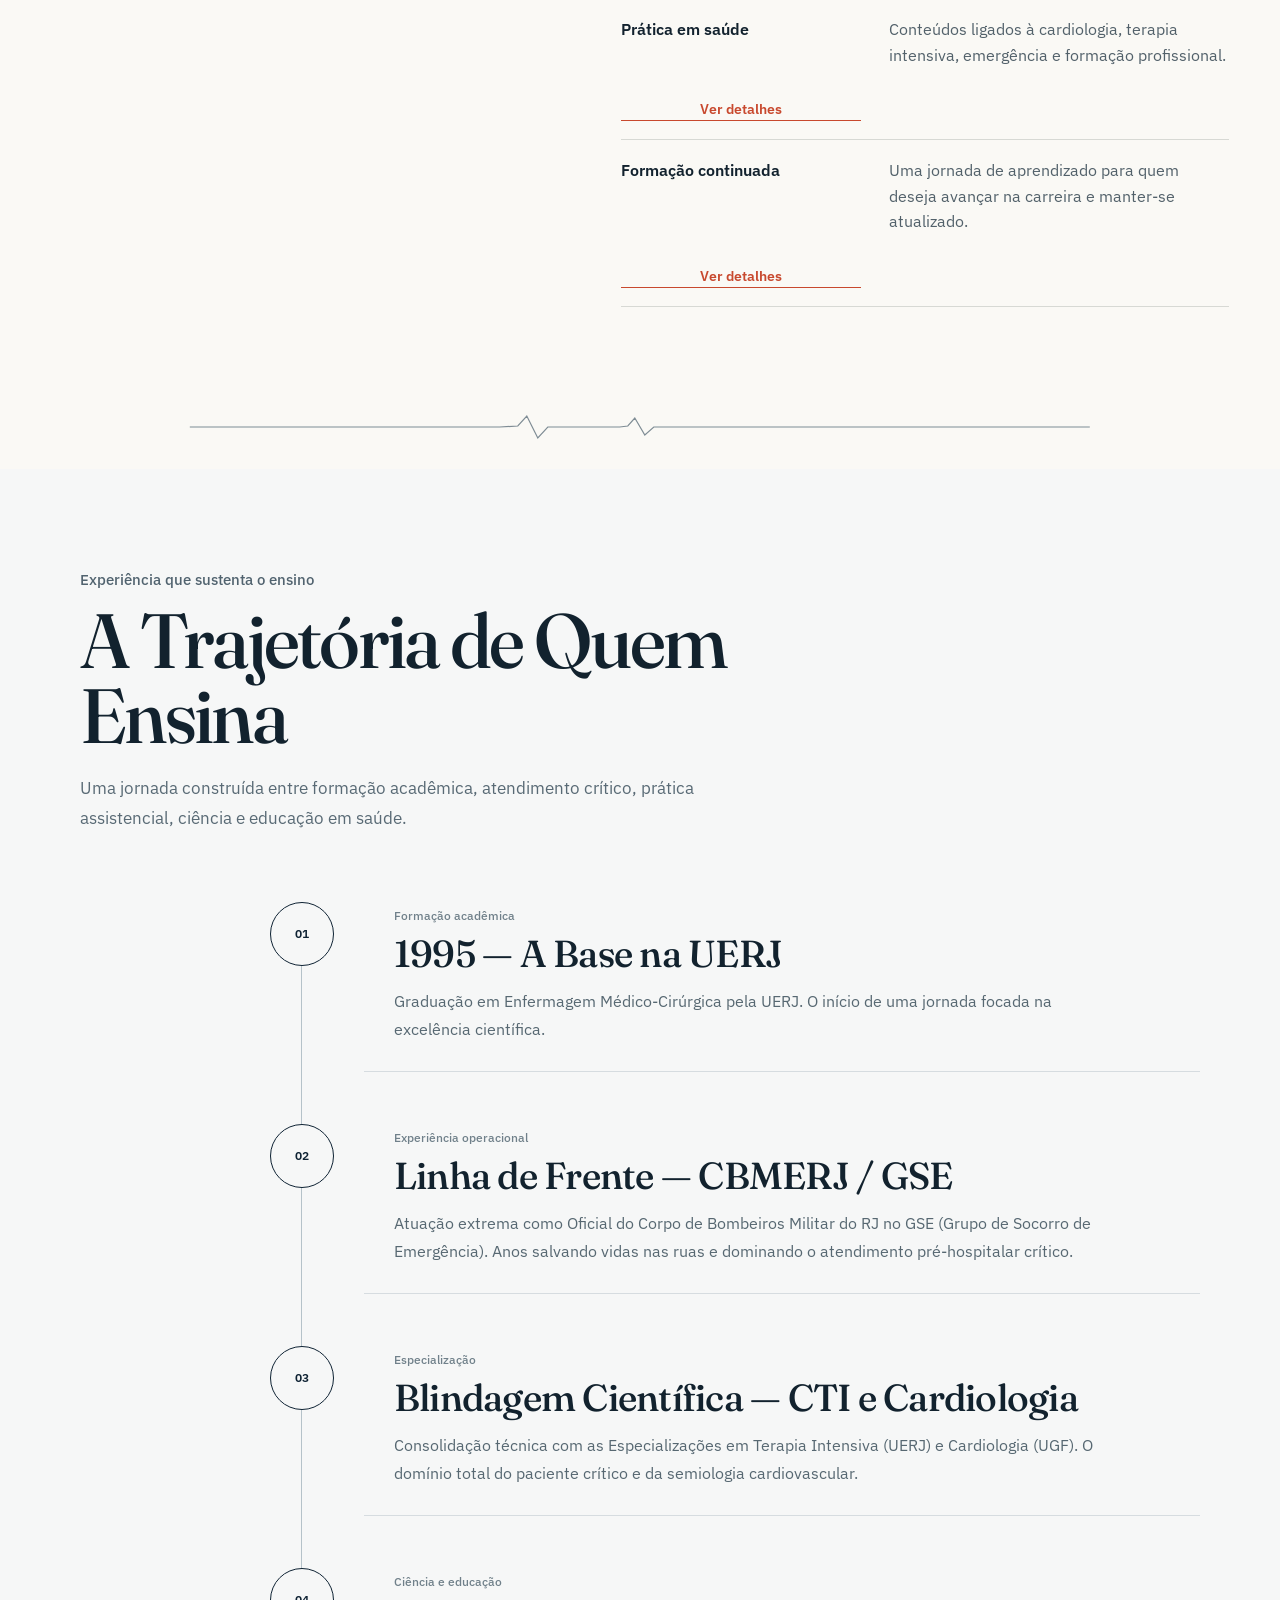
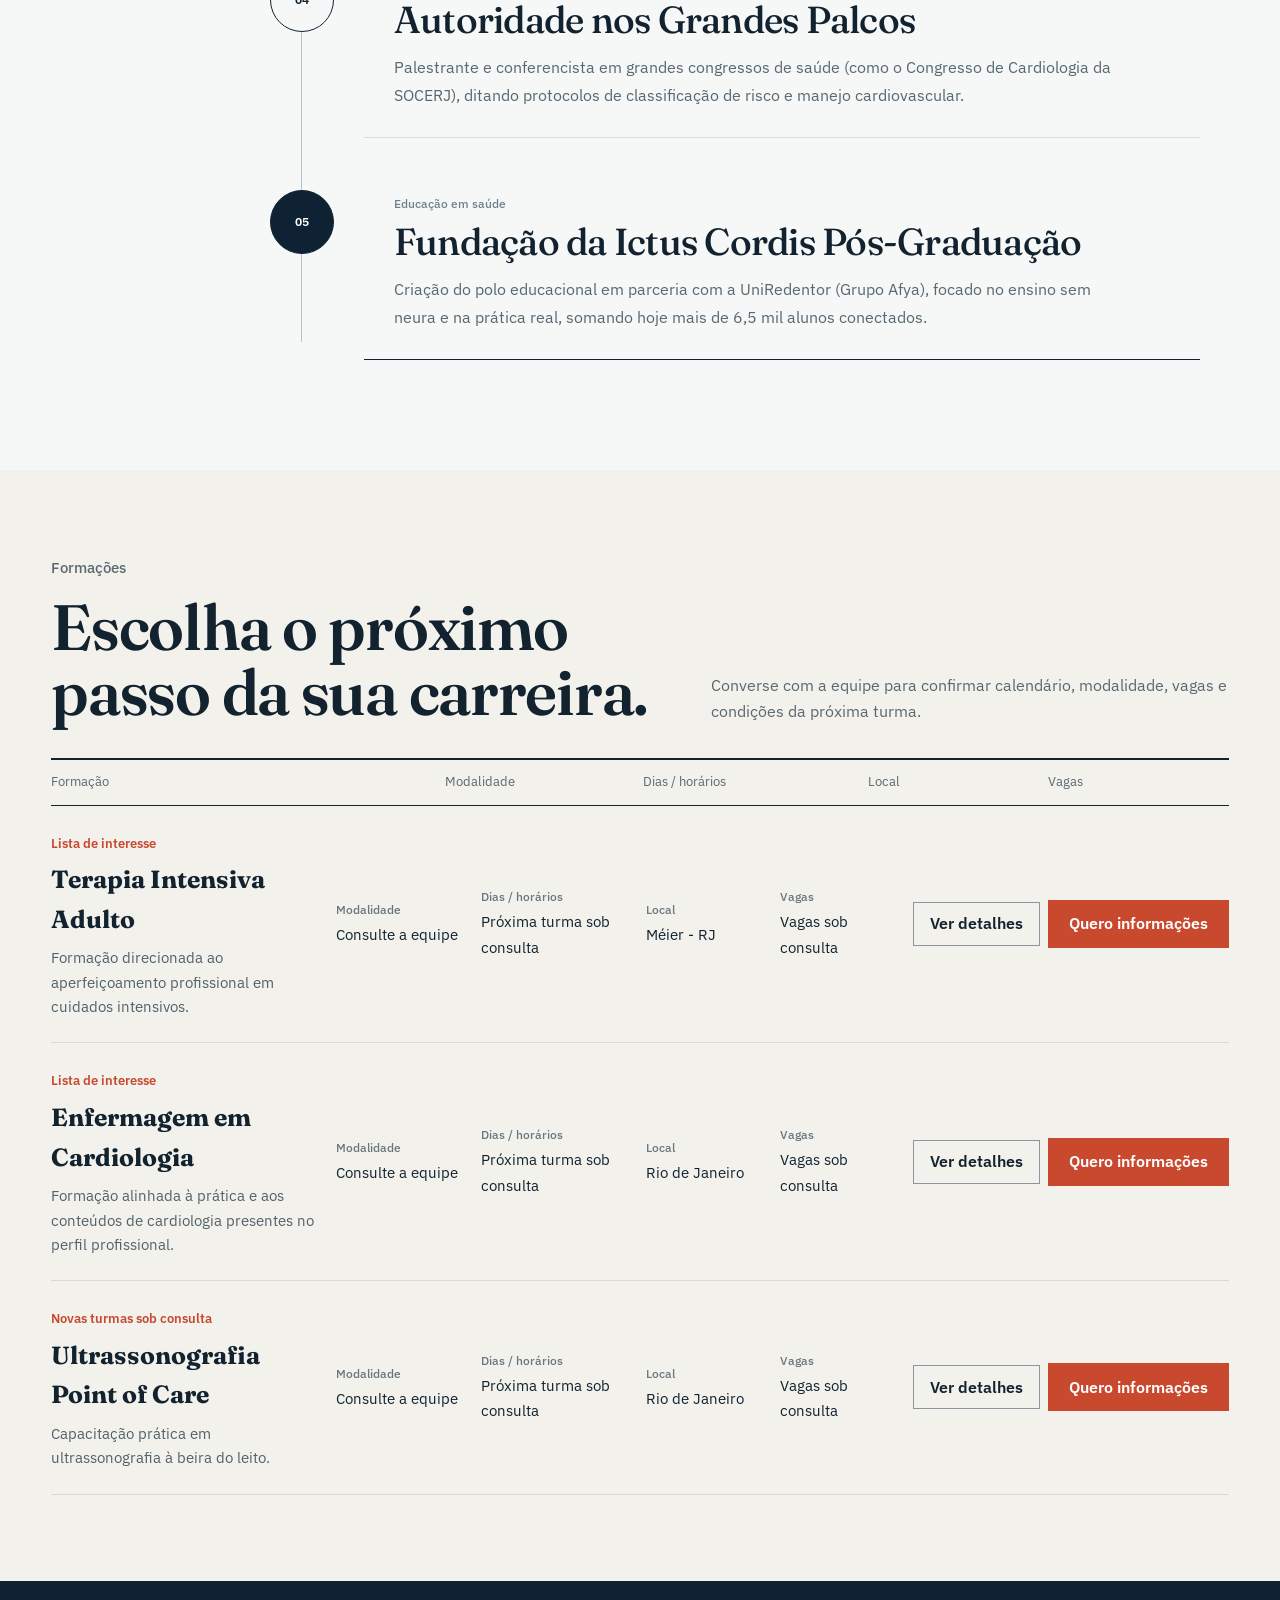
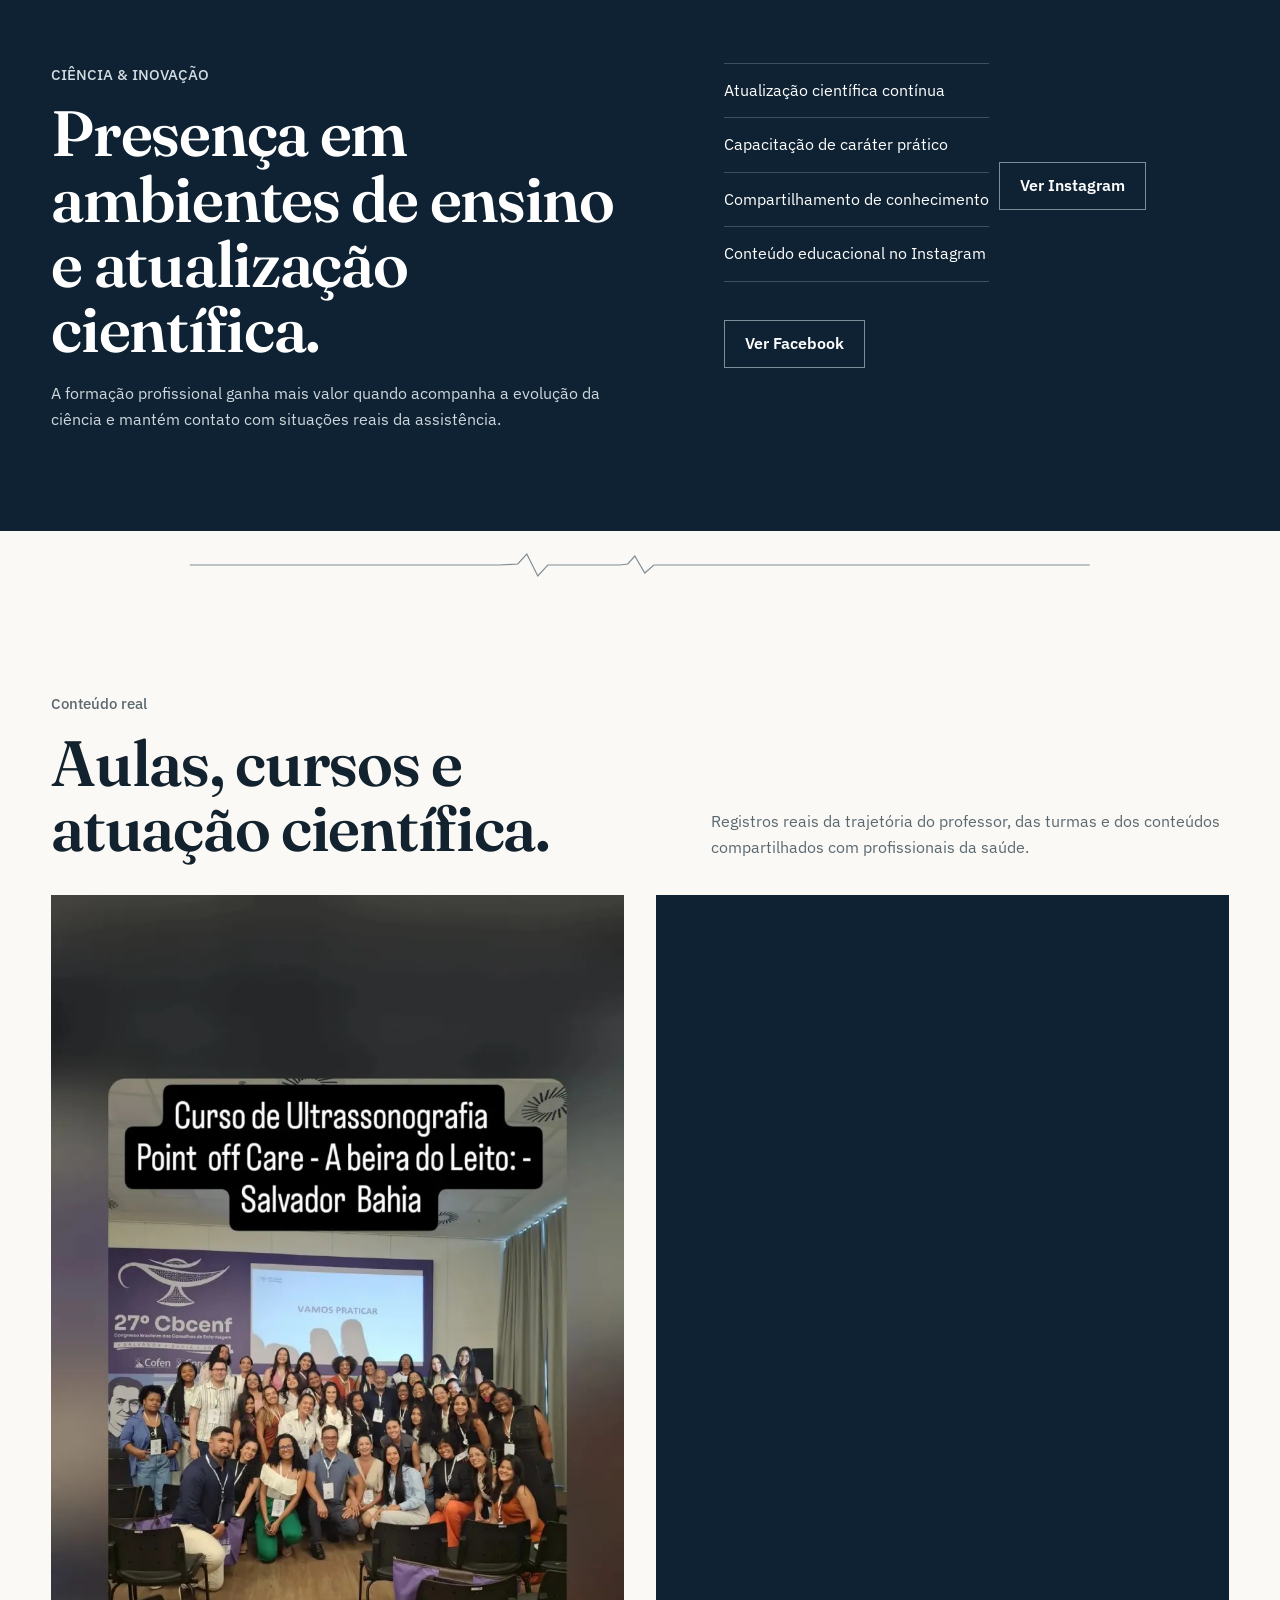
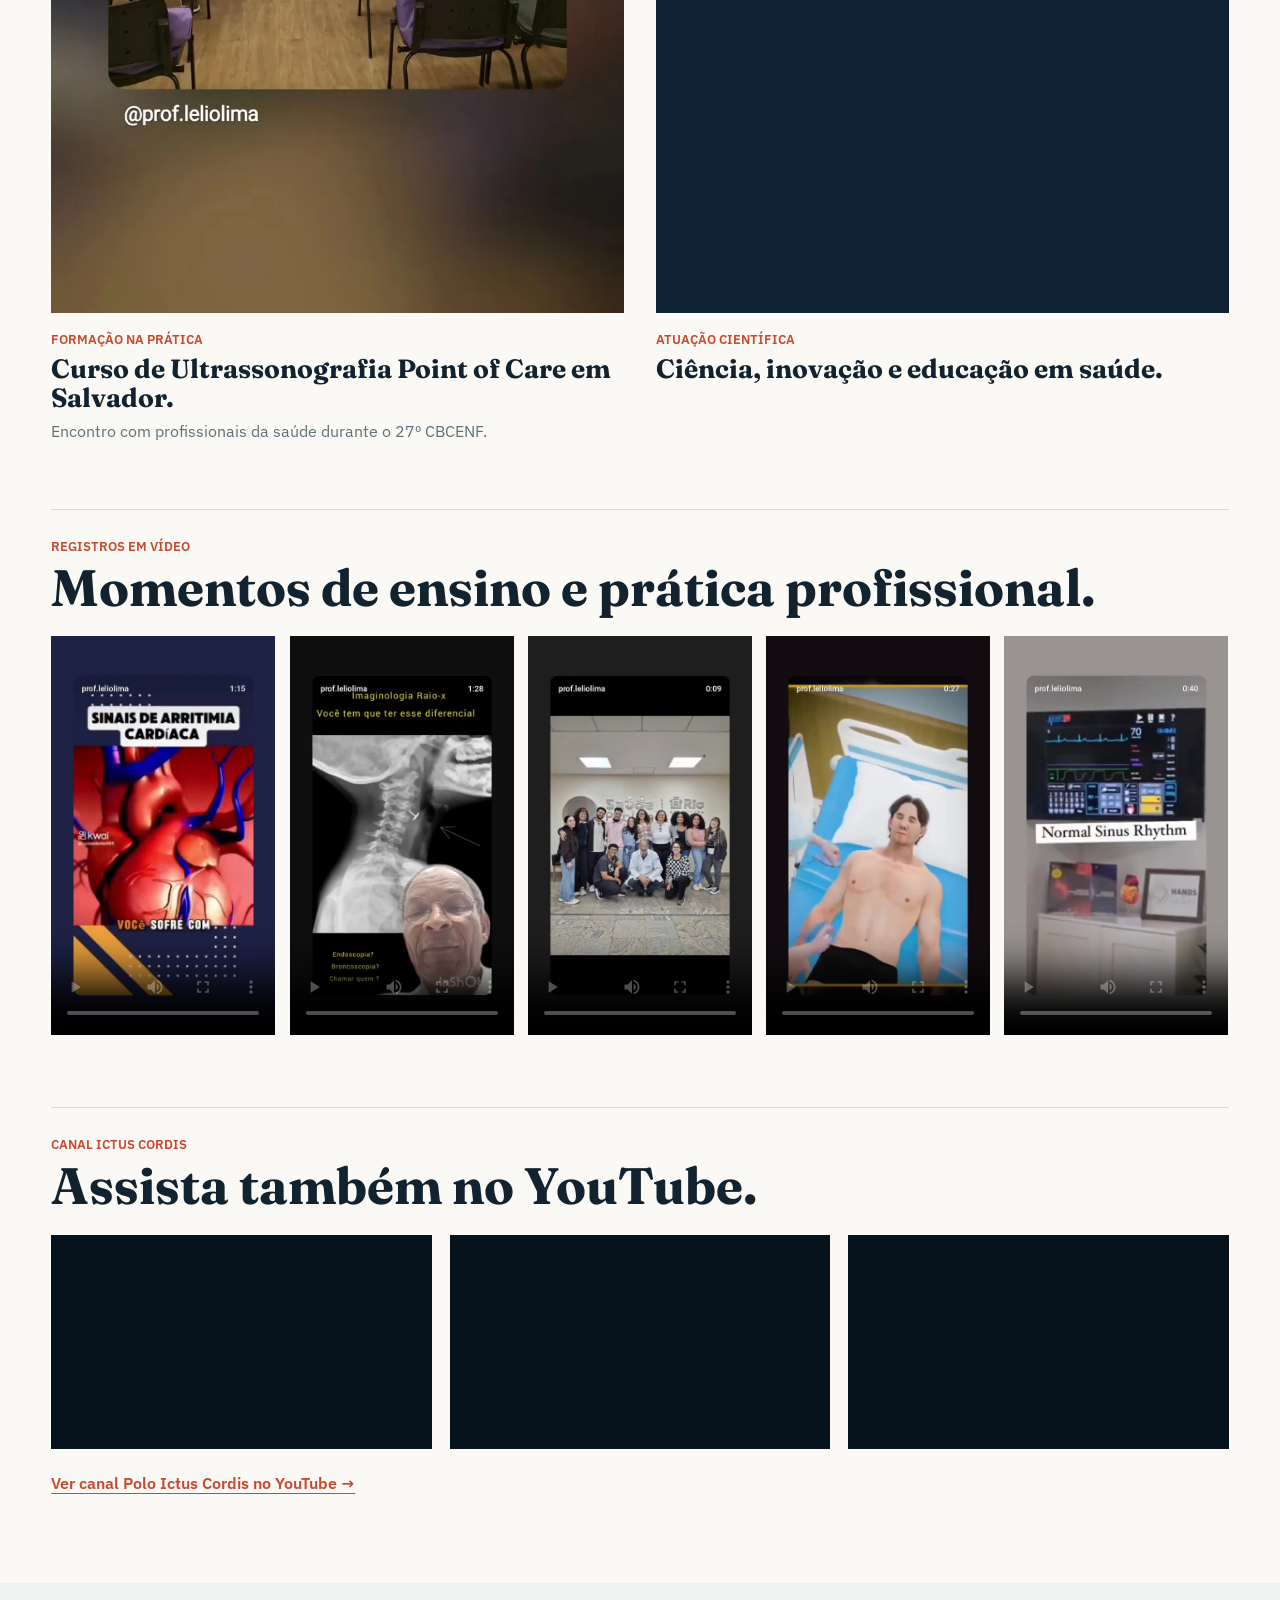
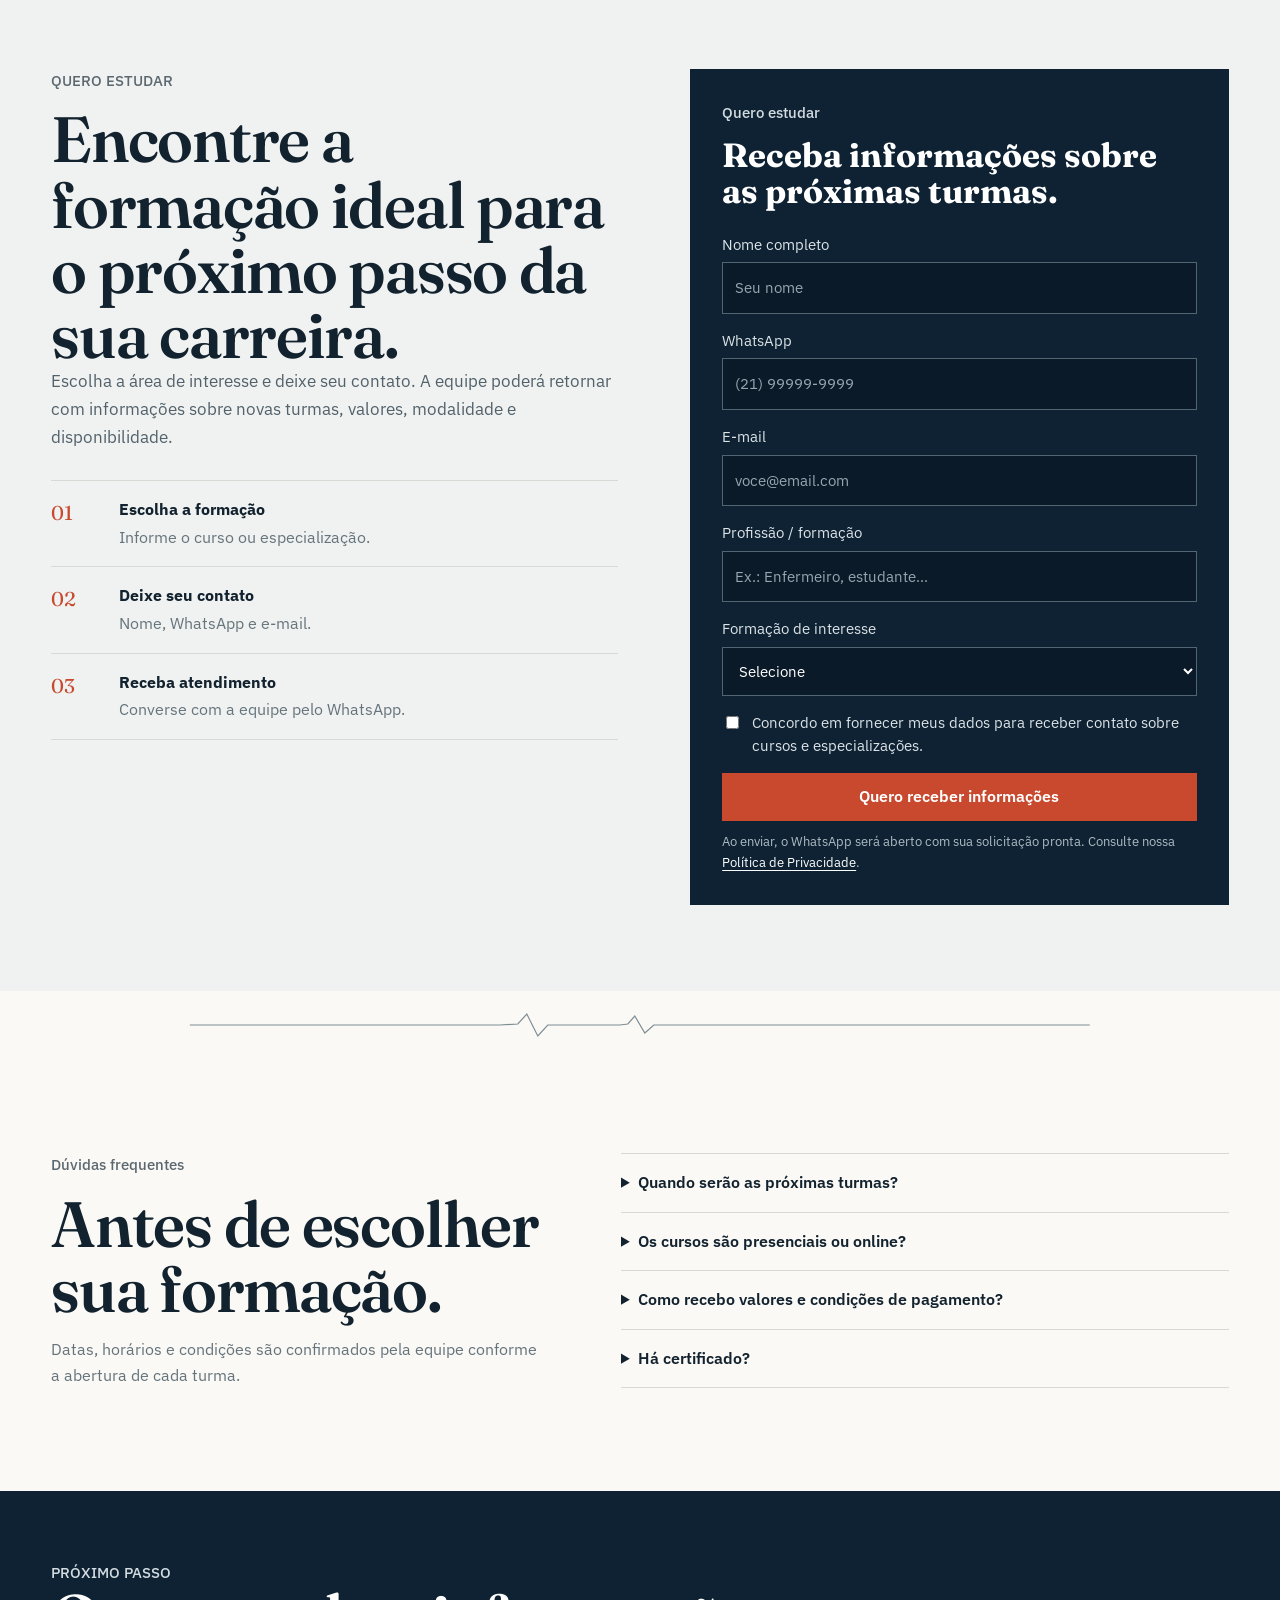
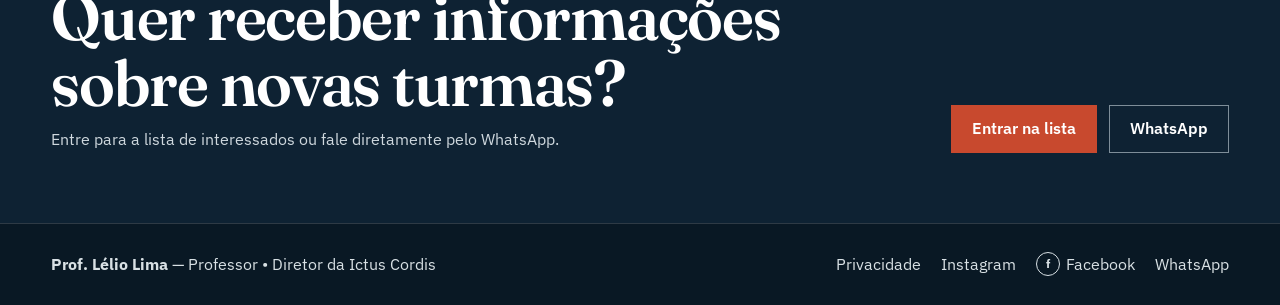
==== commit d8e72e3f: "fix: ajusta fotos verticais da secao de conteudo real" ====
--- a/index.html
+++ b/index.html
@@ -17,7 +17,7 @@
   <link rel="preconnect" href="https://fonts.googleapis.com">
   <link rel="preconnect" href="https://fonts.gstatic.com" crossorigin>
   <link href="https://fonts.googleapis.com/css2?family=Fraunces:opsz,wght@9..144,500;9..144,600&family=IBM+Plex+Sans:wght@400;500;600&display=swap" rel="stylesheet">
-  <link rel="stylesheet" href="assets/css/style.css?v=20260918-1020">
+  <link rel="stylesheet" href="assets/css/style.css?v=20260918-1028">
   <script src="assets/js/config.js" defer></script>
   <script src="assets/js/app.js?v=20260918-1040" defer></script>
 </head>
--- a/assets/css/style.css
+++ b/assets/css/style.css
@@ -827,3 +827,49 @@
     transition:none!important;
   }
 }
+
+
+/* FIX MÍDIA REAL — fotos verticais sem corte e sem bloco vazio */
+.media-section .media-grid{
+  grid-template-columns:repeat(2,minmax(0,1fr));
+  align-items:start;
+  gap:32px;
+}
+
+.media-section .photo-feature{
+  display:block;
+  margin:0;
+  background:transparent;
+  overflow:visible;
+}
+
+.media-section .photo-feature img,
+.media-section .photo-feature.portrait-feature img{
+  display:block;
+  width:100%;
+  height:auto !important;
+  max-height:none !important;
+  aspect-ratio:9 / 16 !important;
+  object-fit:contain !important;
+  object-position:center center !important;
+  background:#0E2233;
+}
+
+.media-section .photo-feature figcaption,
+.media-section .photo-feature.portrait-feature figcaption{
+  width:100%;
+  padding:16px 0 0;
+  background:transparent;
+}
+
+@media(max-width:760px){
+  .media-section .media-grid{
+    grid-template-columns:1fr;
+    gap:42px;
+  }
+
+  .media-section .photo-feature img,
+  .media-section .photo-feature.portrait-feature img{
+    aspect-ratio:9 / 16 !important;
+  }
+}
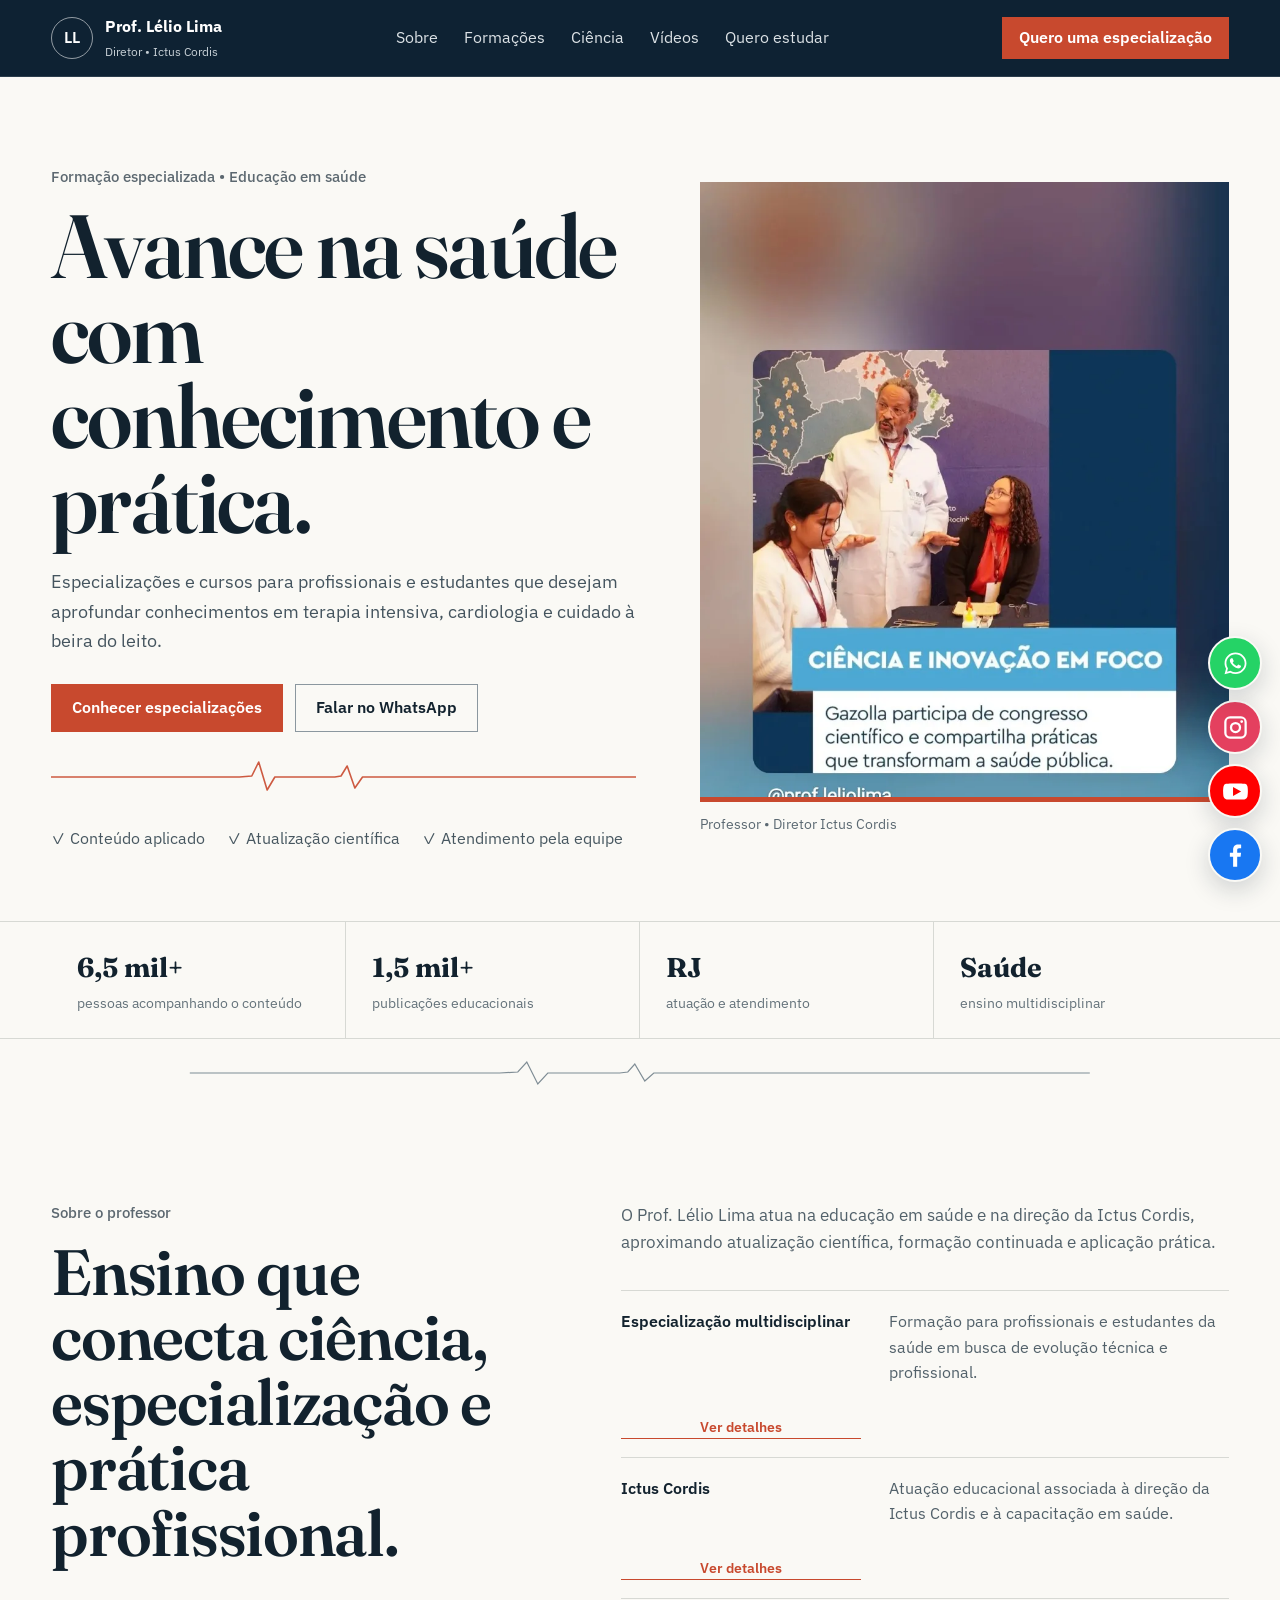
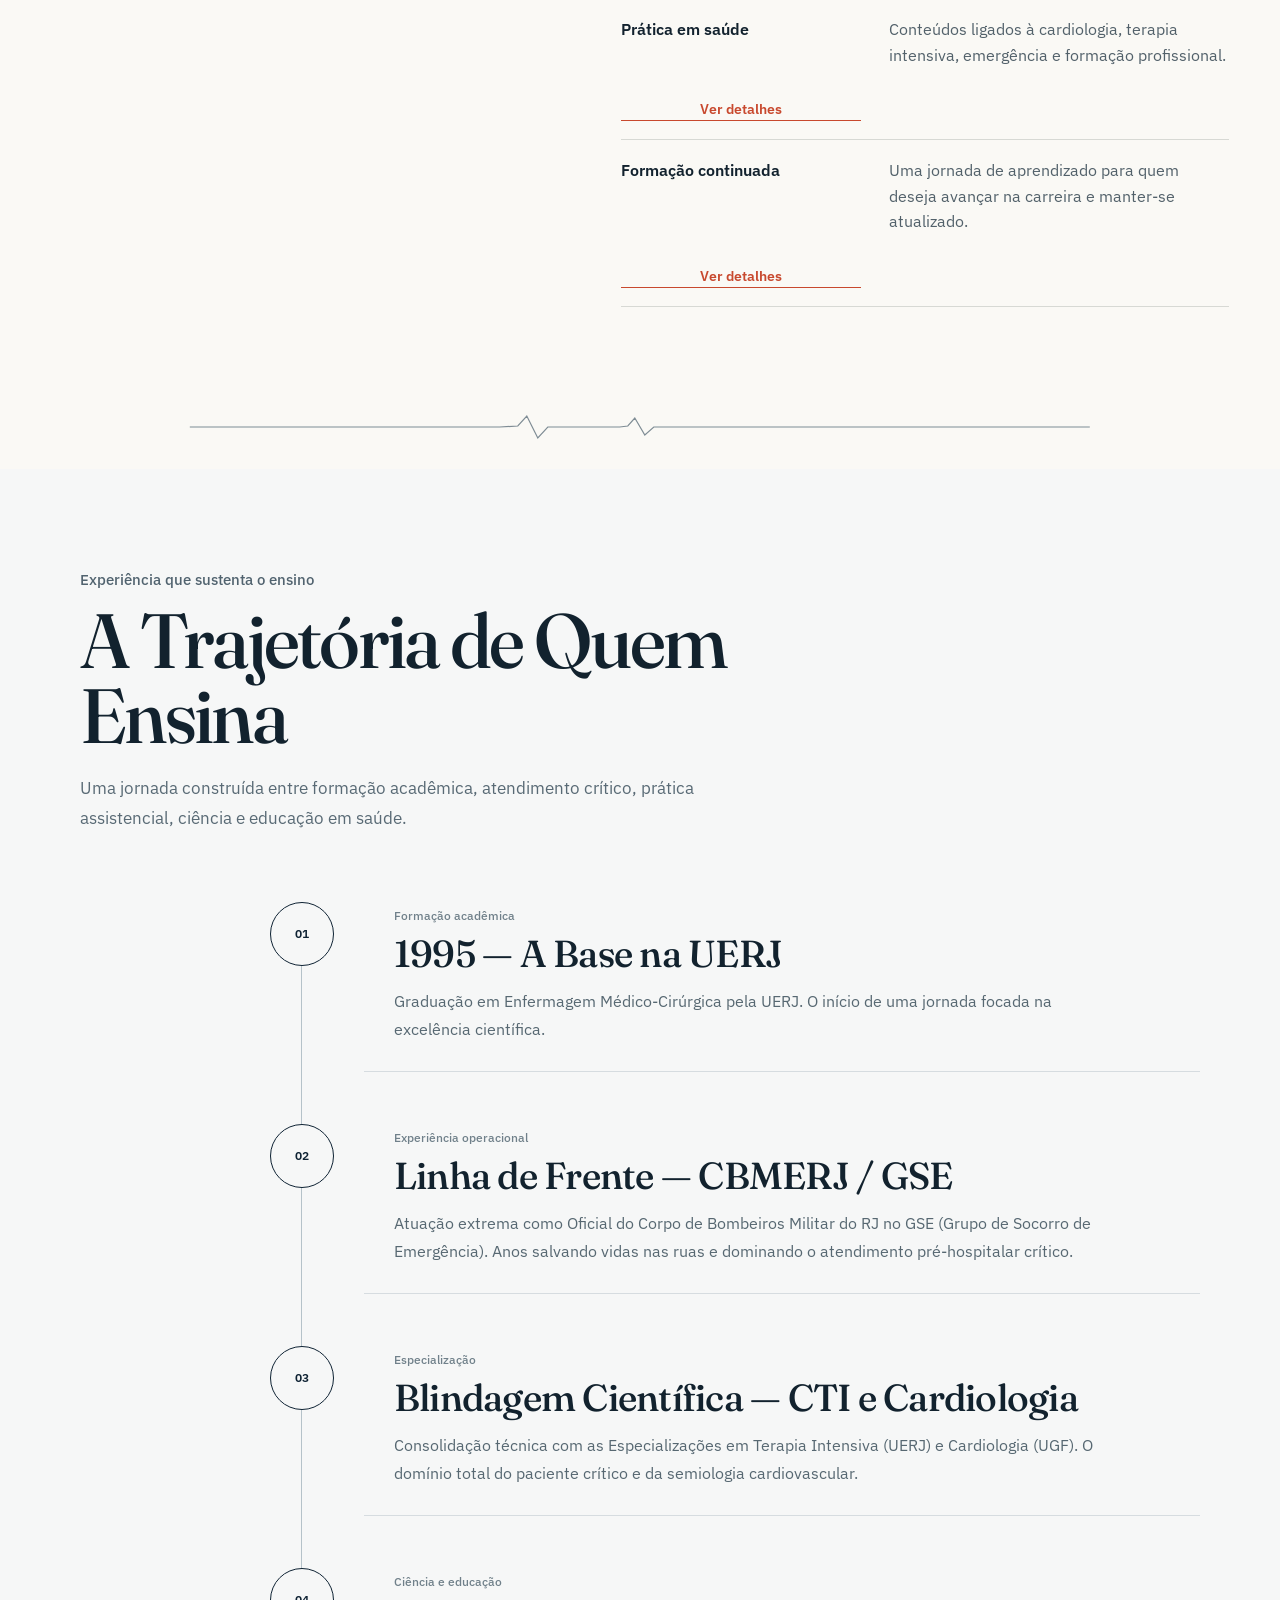
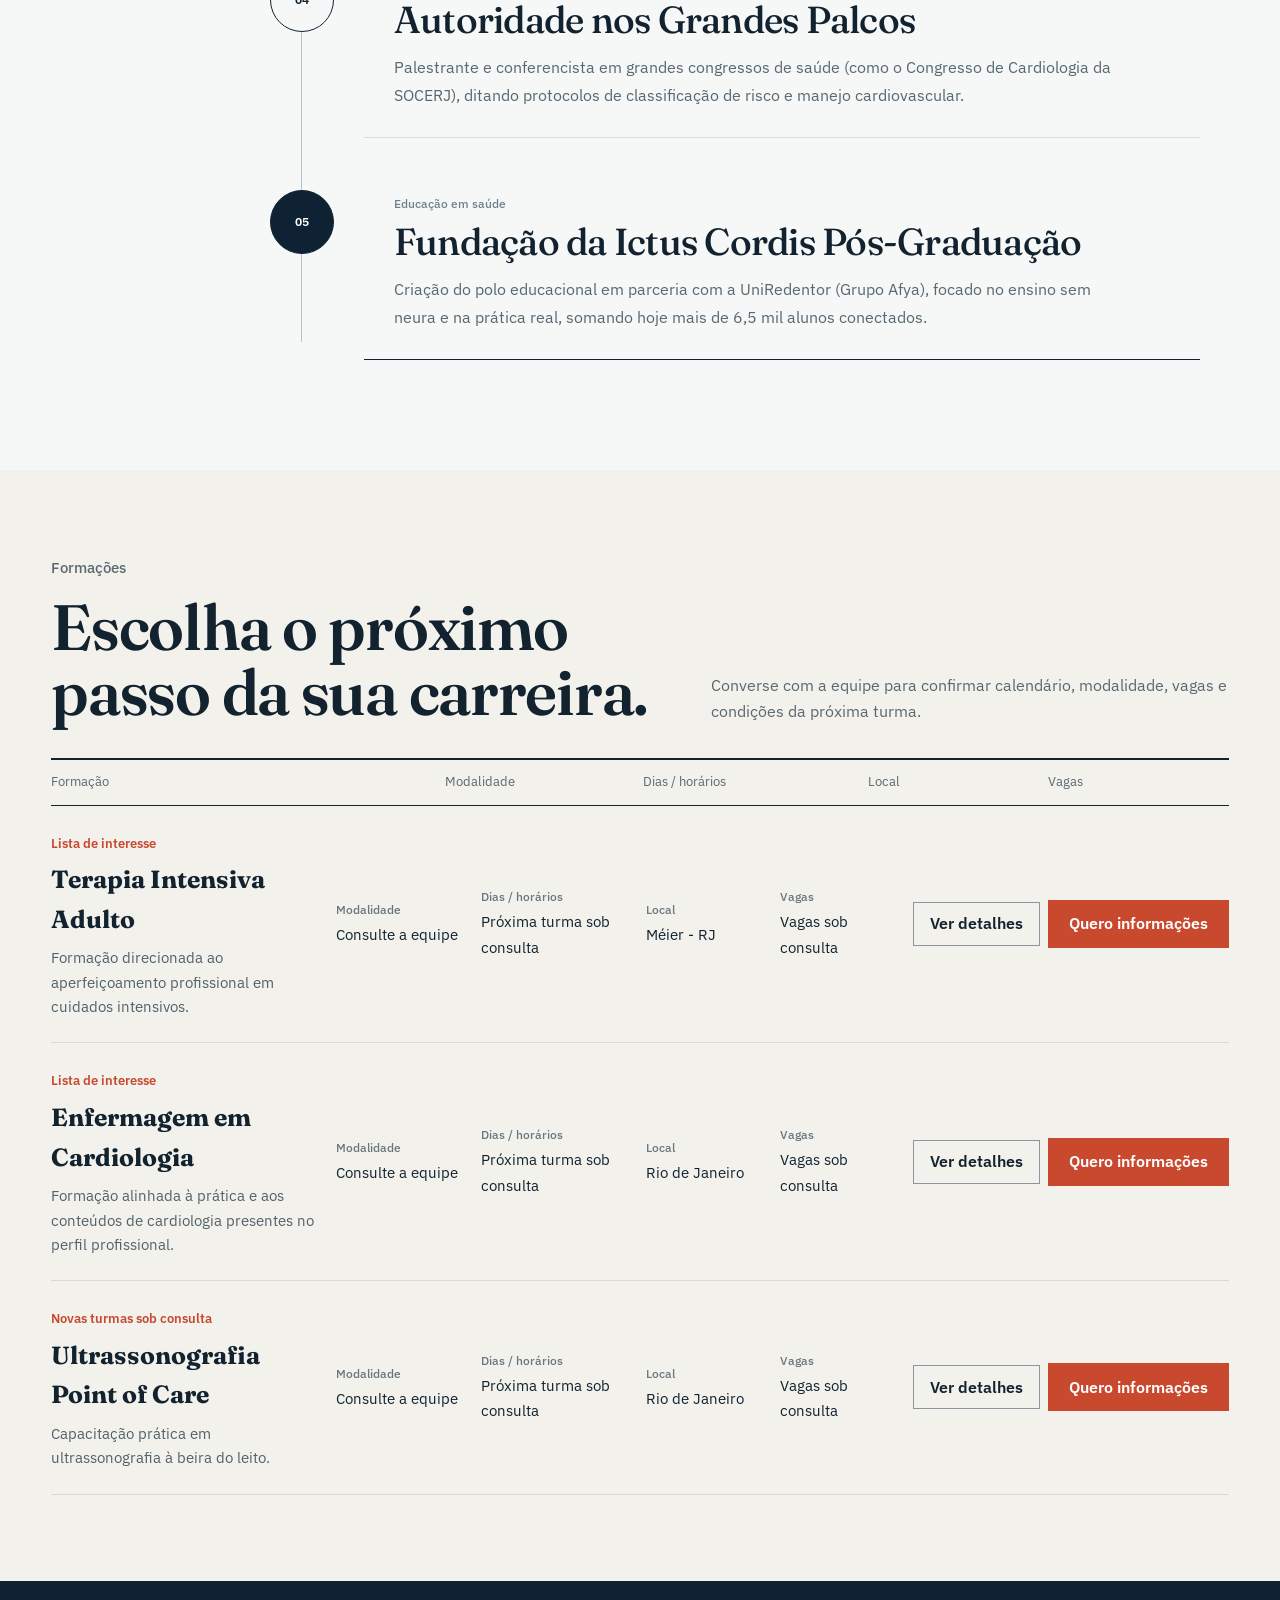
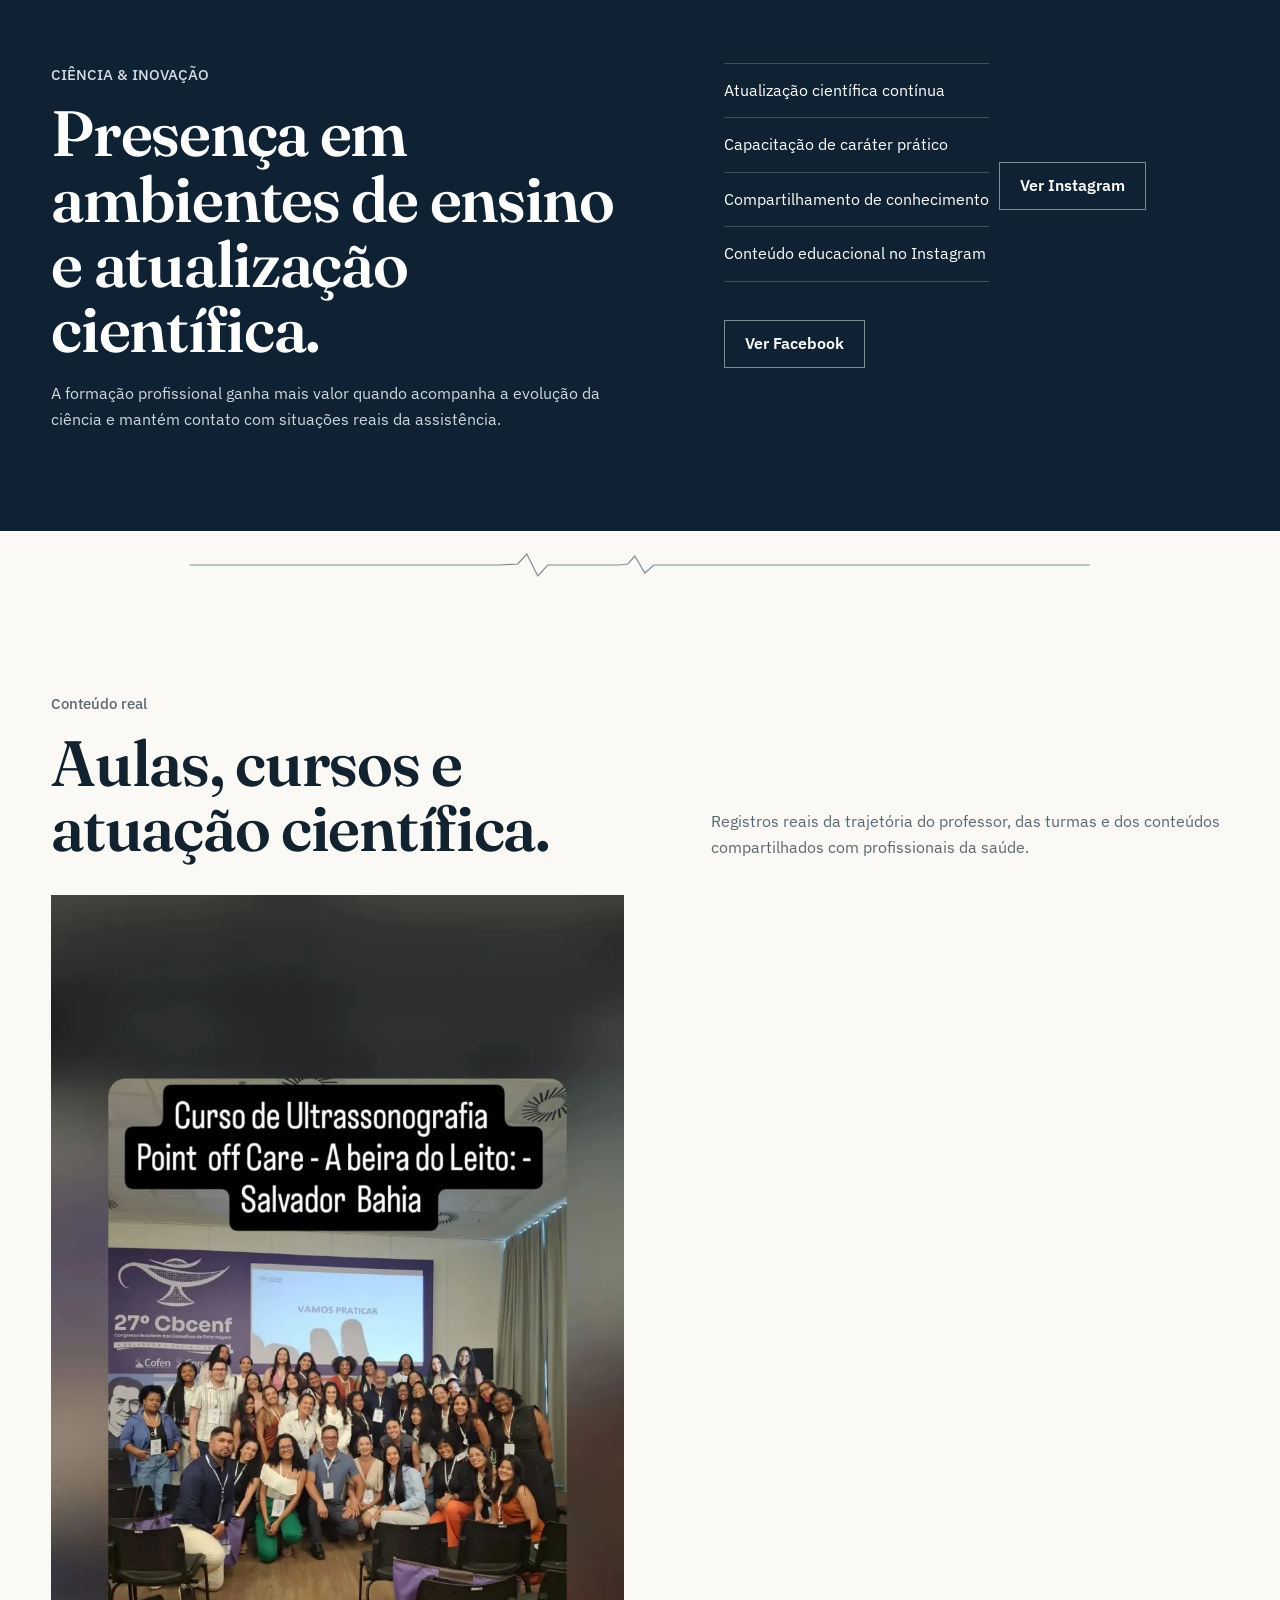
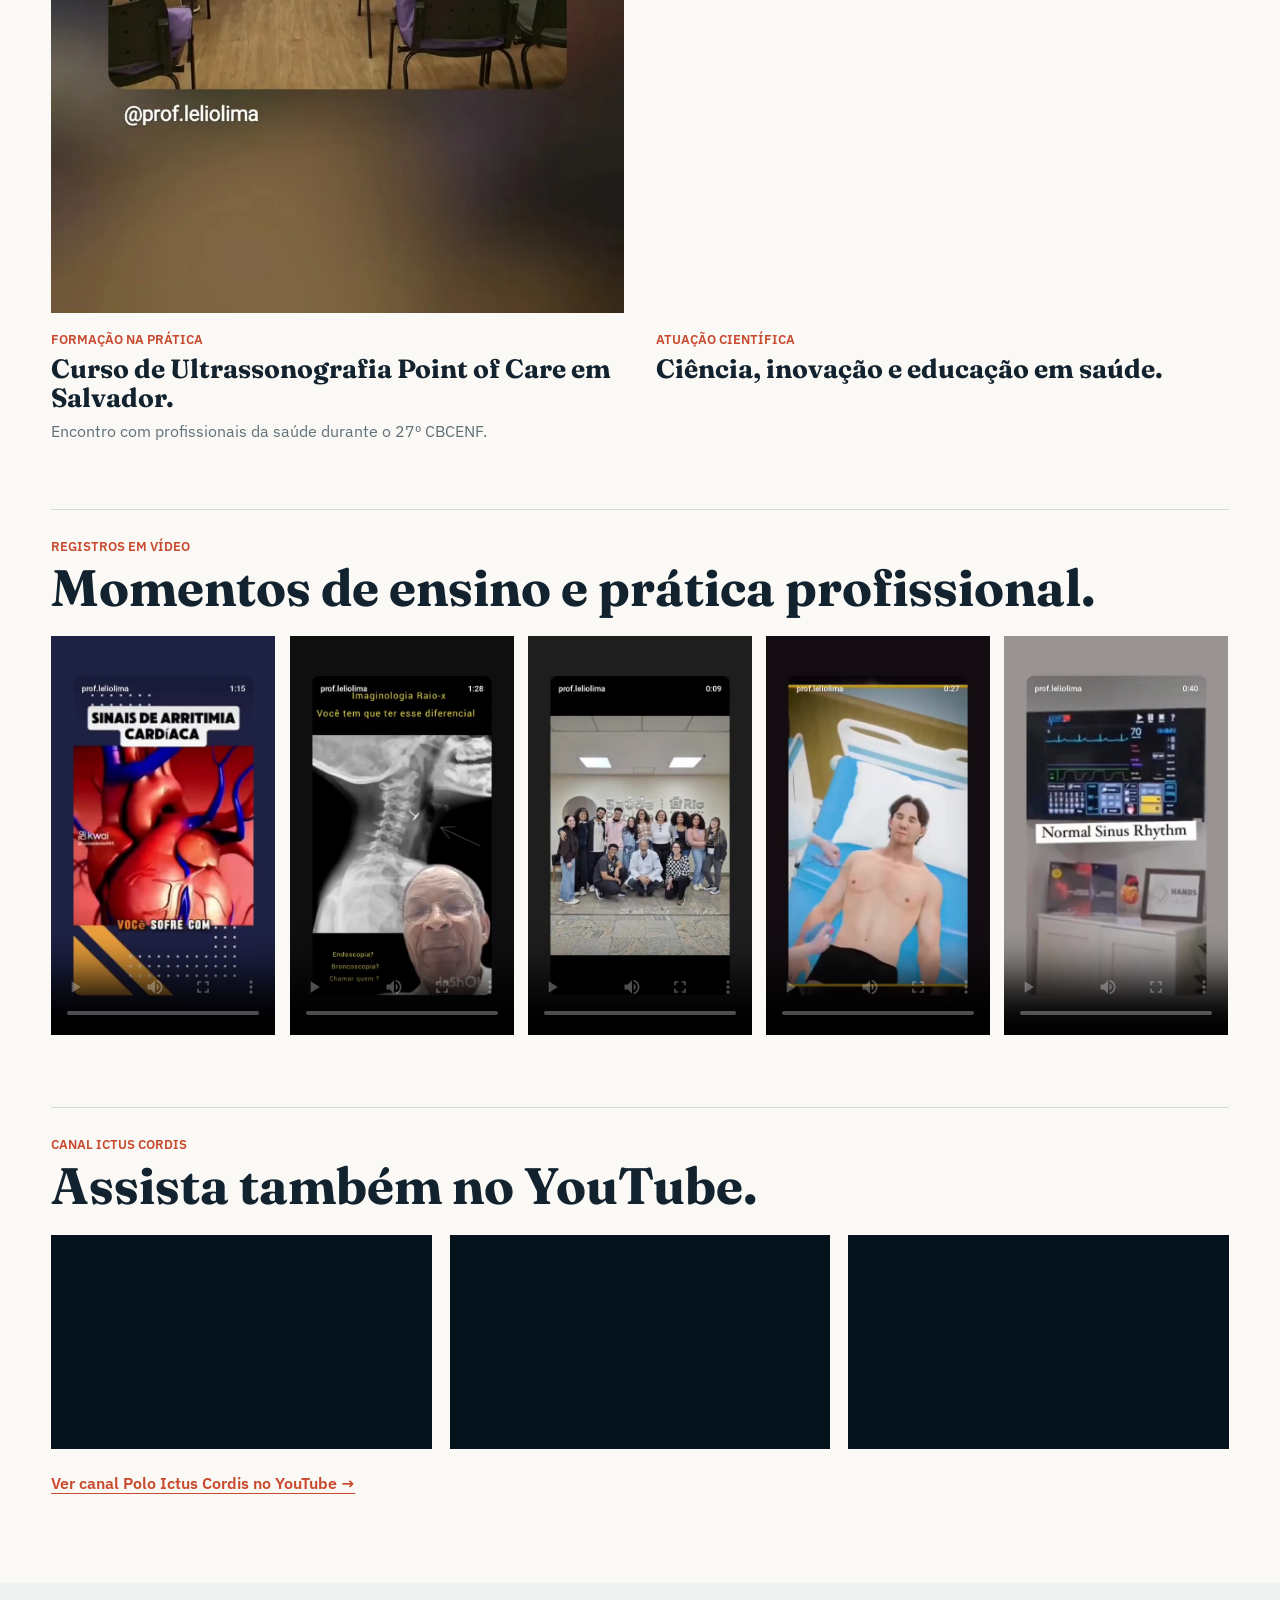
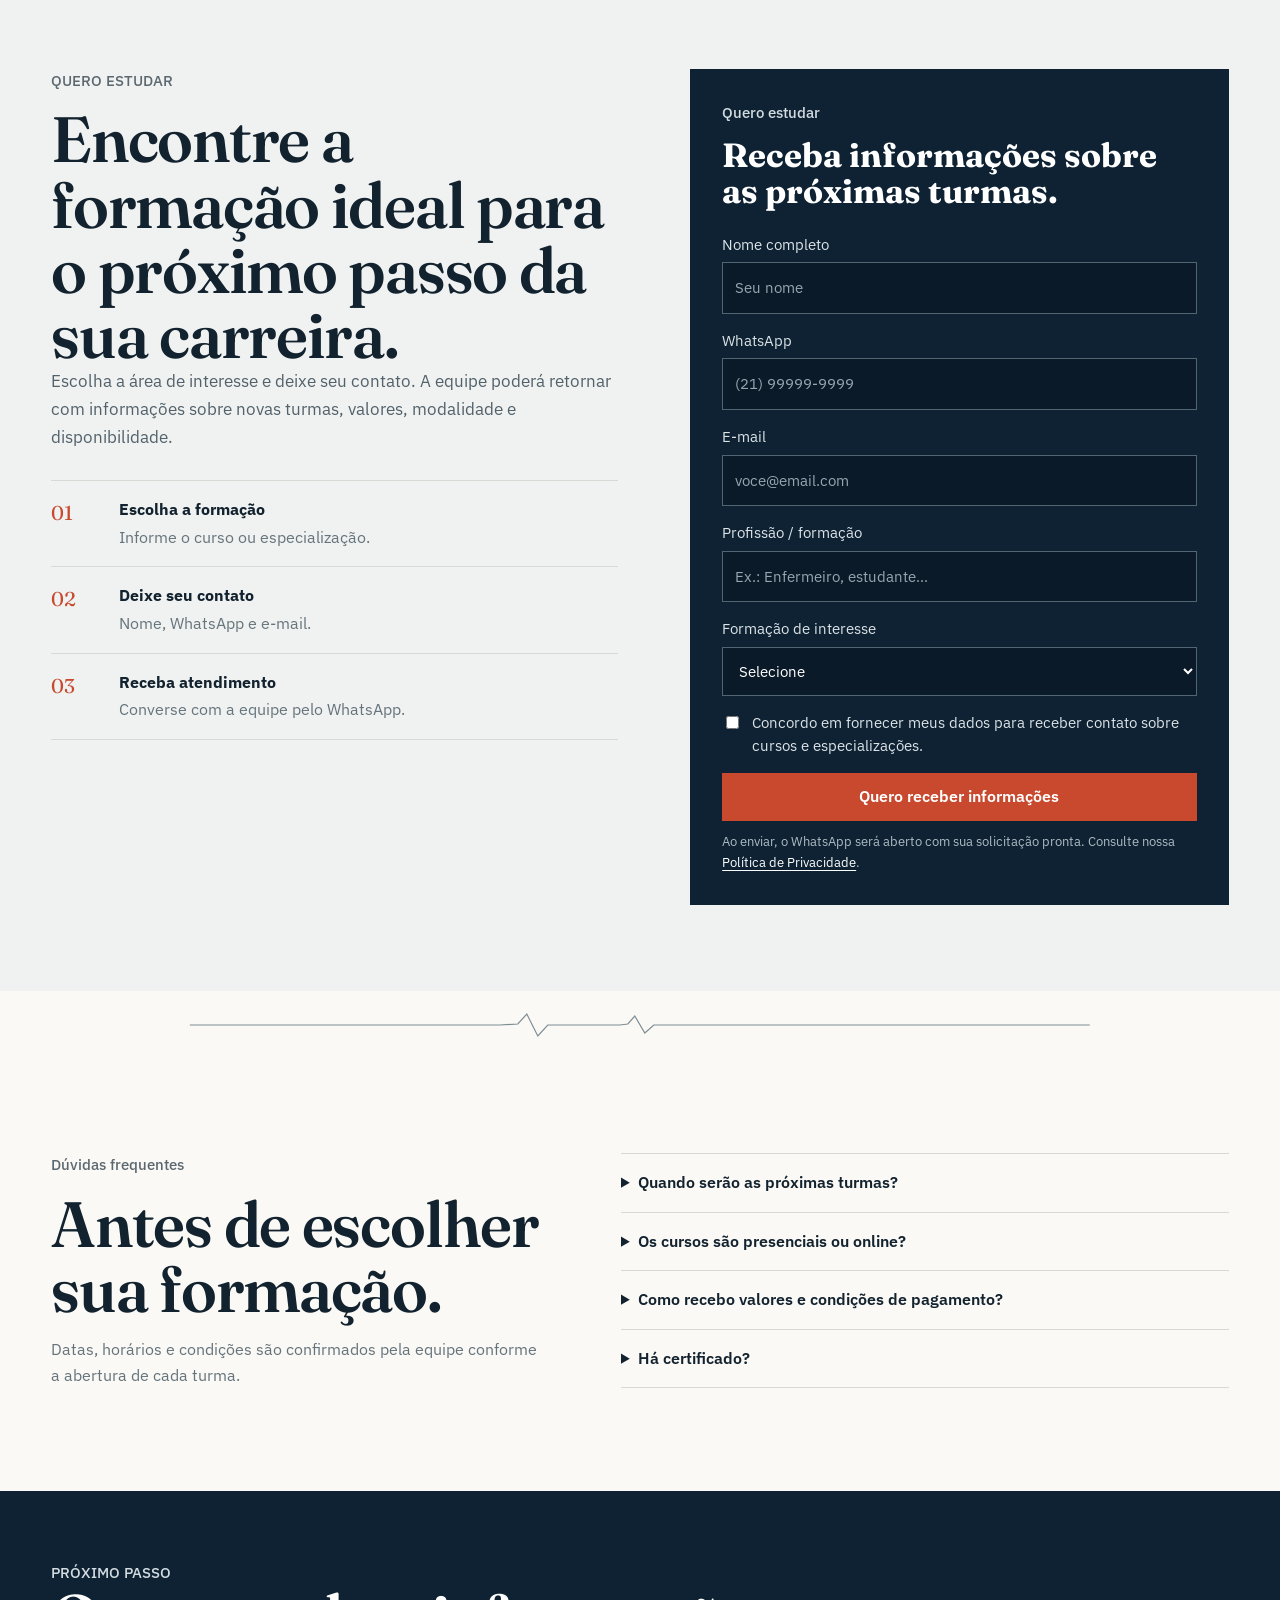
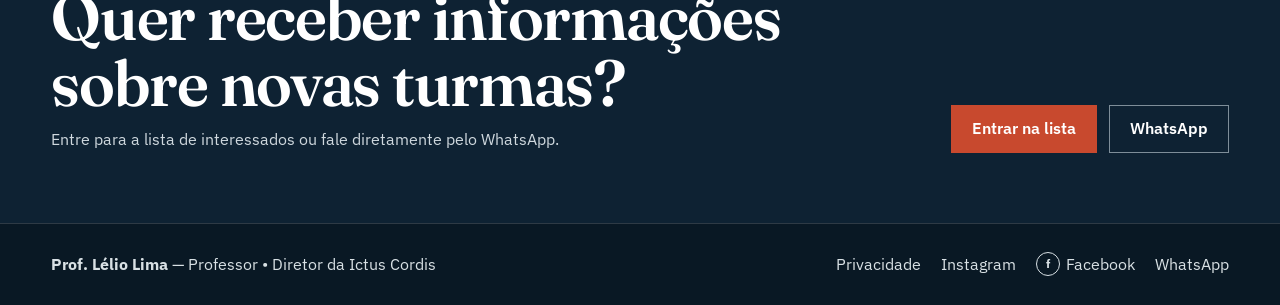
==== commit 0ee6812c: "fix: aplica imagem cientifica da ADM no bloco correto" ====
--- a/index.html
+++ b/index.html
@@ -17,9 +17,9 @@
   <link rel="preconnect" href="https://fonts.googleapis.com">
   <link rel="preconnect" href="https://fonts.gstatic.com" crossorigin>
   <link href="https://fonts.googleapis.com/css2?family=Fraunces:opsz,wght@9..144,500;9..144,600&family=IBM+Plex+Sans:wght@400;500;600&display=swap" rel="stylesheet">
-  <link rel="stylesheet" href="assets/css/style.css?v=20260918-1028">
+  <link rel="stylesheet" href="assets/css/style.css?v=20260918-1034">
   <script src="assets/js/config.js" defer></script>
-  <script src="assets/js/app.js?v=20260918-1040" defer></script>
+  <script src="assets/js/app.js?v=20260918-1034" defer></script>
 </head>
 <body>
 <a class="skip-link" href="#conteudo">Pular para o conteúdo</a>
--- a/assets/css/style.css
+++ b/assets/css/style.css
@@ -873,3 +873,52 @@
     aspect-ratio:9 / 16 !important;
   }
 }
+
+
+/* FIX FINAL ADM MEDIA — cada upload no bloco correto e proporção natural */
+.media-section .media-grid{
+  grid-template-columns:repeat(2,minmax(0,1fr));
+  align-items:start;
+  gap:32px;
+}
+
+.media-section .photo-feature,
+.media-section .photo-feature.portrait-feature{
+  display:block;
+  background:transparent !important;
+  overflow:visible;
+}
+
+.media-section .photo-feature img,
+.media-section .photo-feature.portrait-feature img{
+  display:block;
+  width:100%;
+  height:auto !important;
+  max-height:none !important;
+  aspect-ratio:auto !important;
+  object-fit:contain !important;
+  object-position:center top !important;
+  background:transparent !important;
+}
+
+.media-section .photo-feature figcaption,
+.media-section .photo-feature.portrait-feature figcaption{
+  position:static;
+  width:100%;
+  padding:16px 0 0;
+  background:transparent !important;
+}
+
+@media(max-width:760px){
+  .media-section .media-grid{
+    grid-template-columns:1fr;
+    gap:42px;
+  }
+
+  .media-section .photo-feature img,
+  .media-section .photo-feature.portrait-feature img{
+    width:100%;
+    height:auto !important;
+    aspect-ratio:auto !important;
+  }
+}
